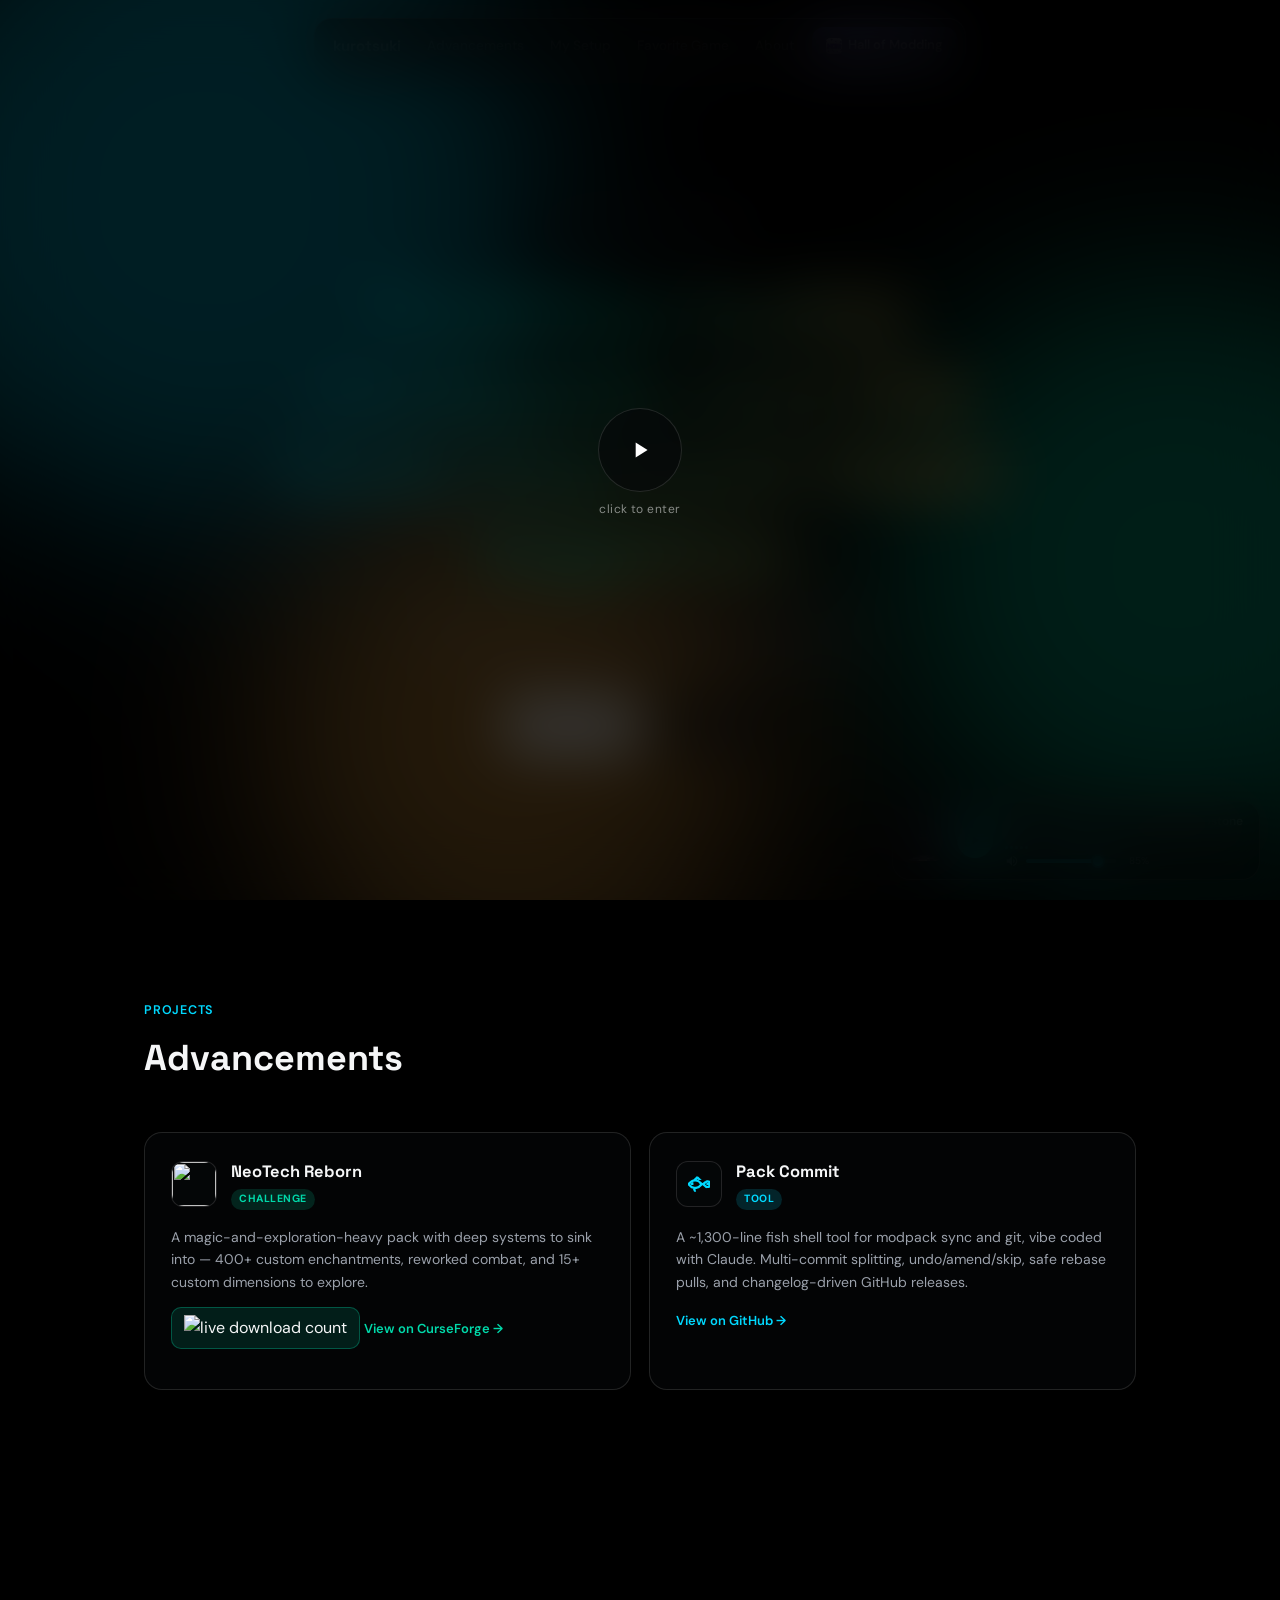
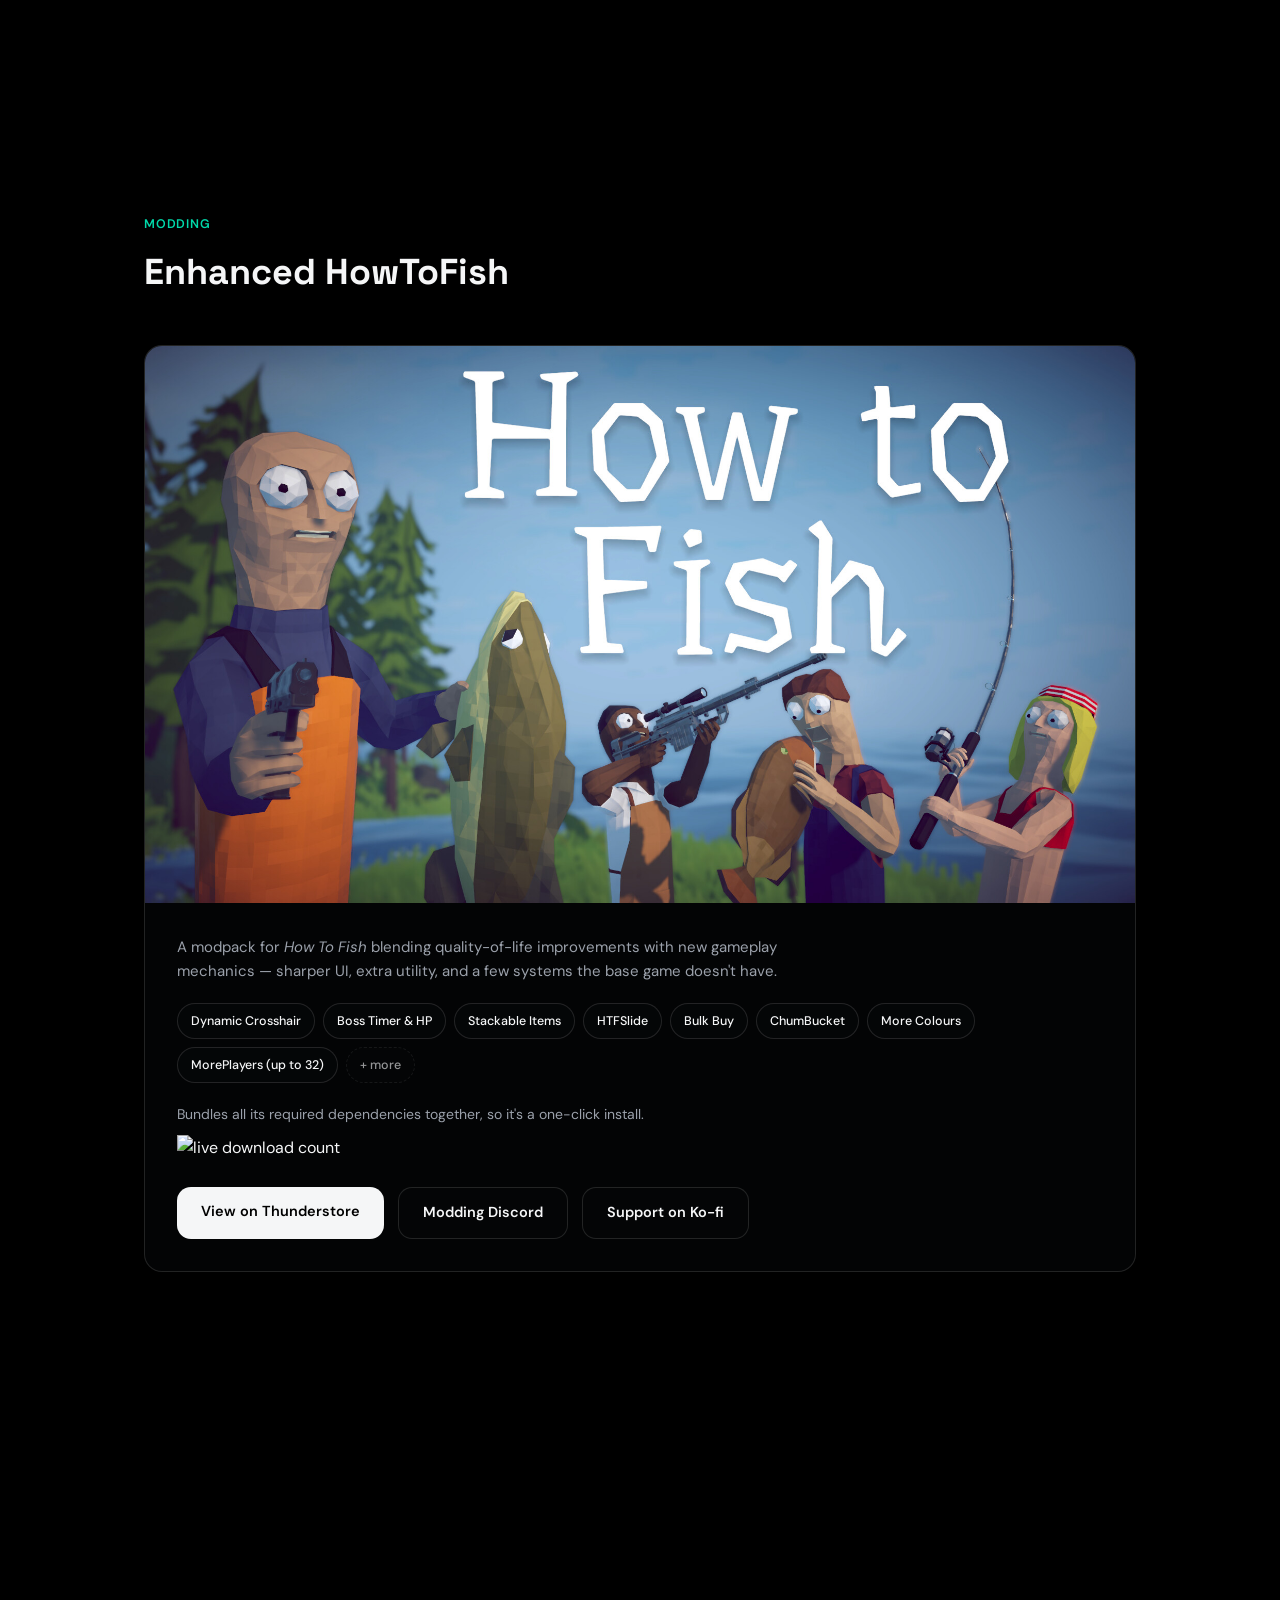
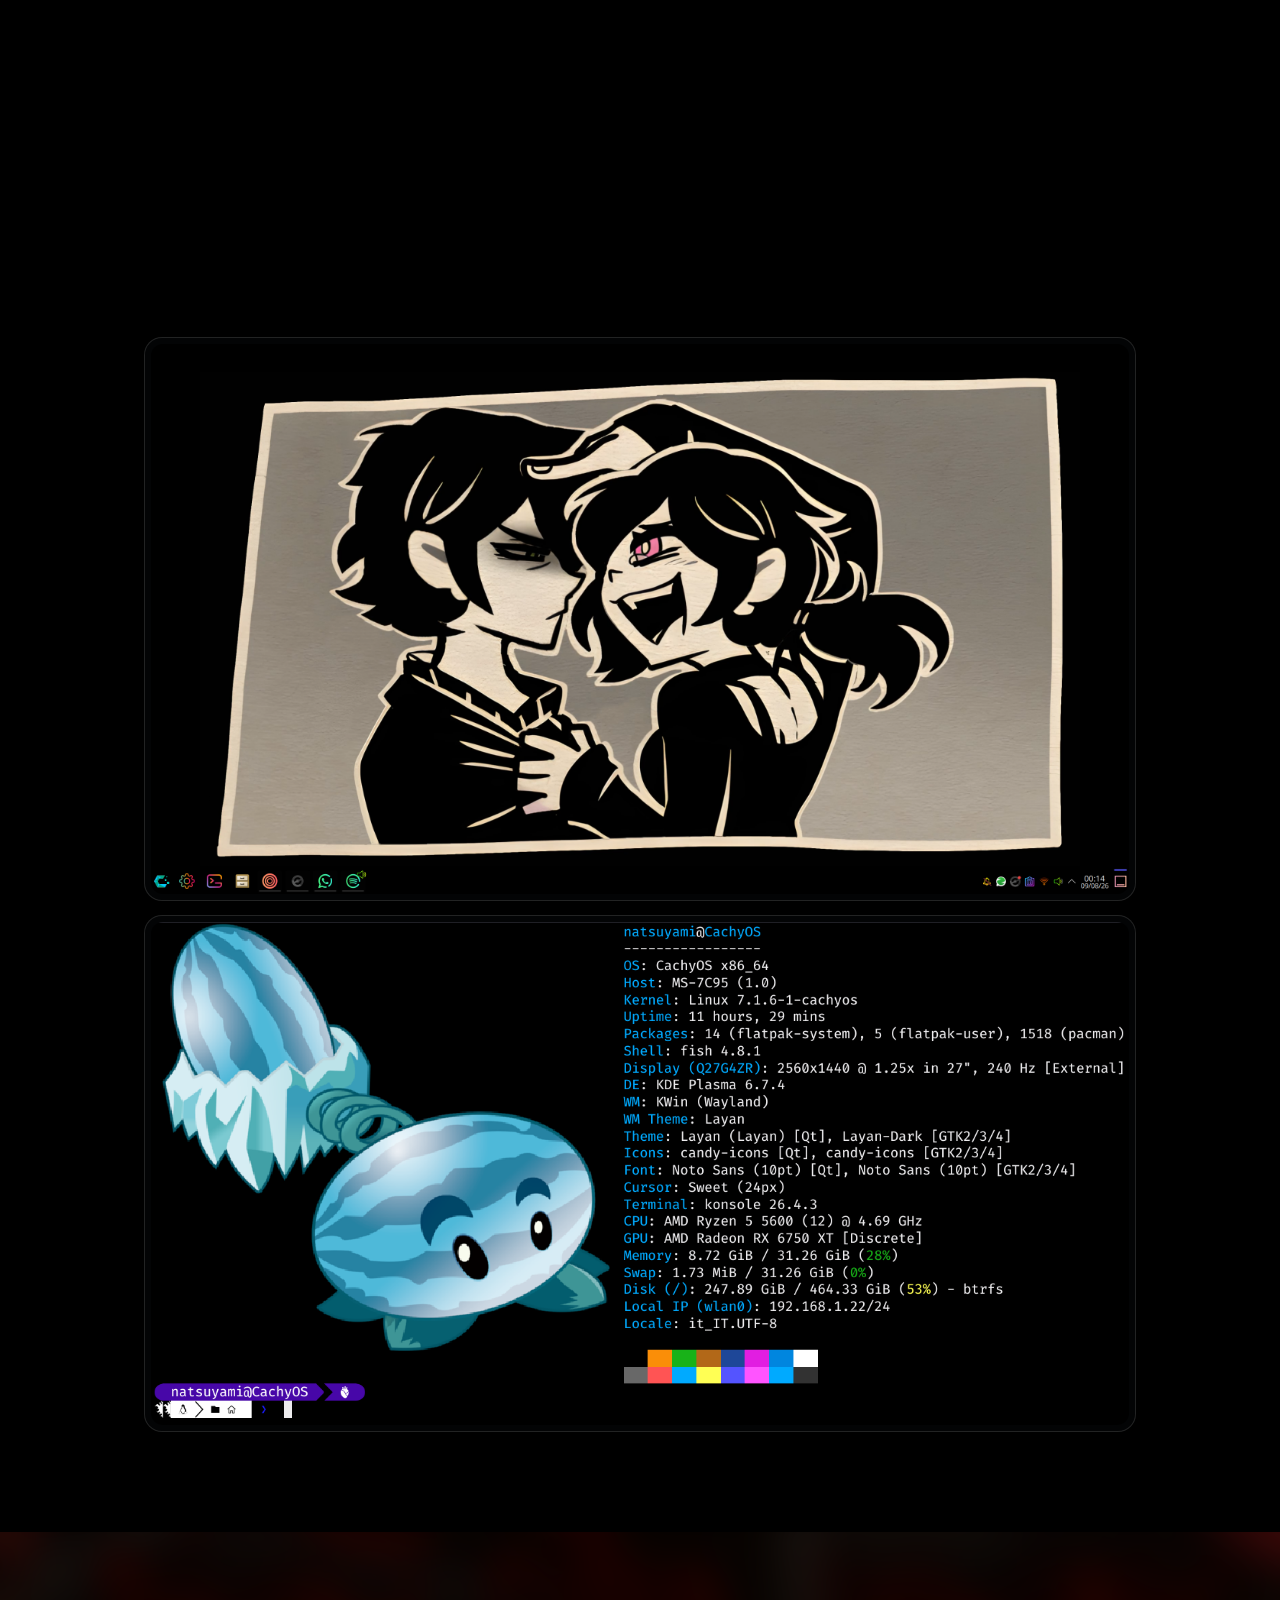
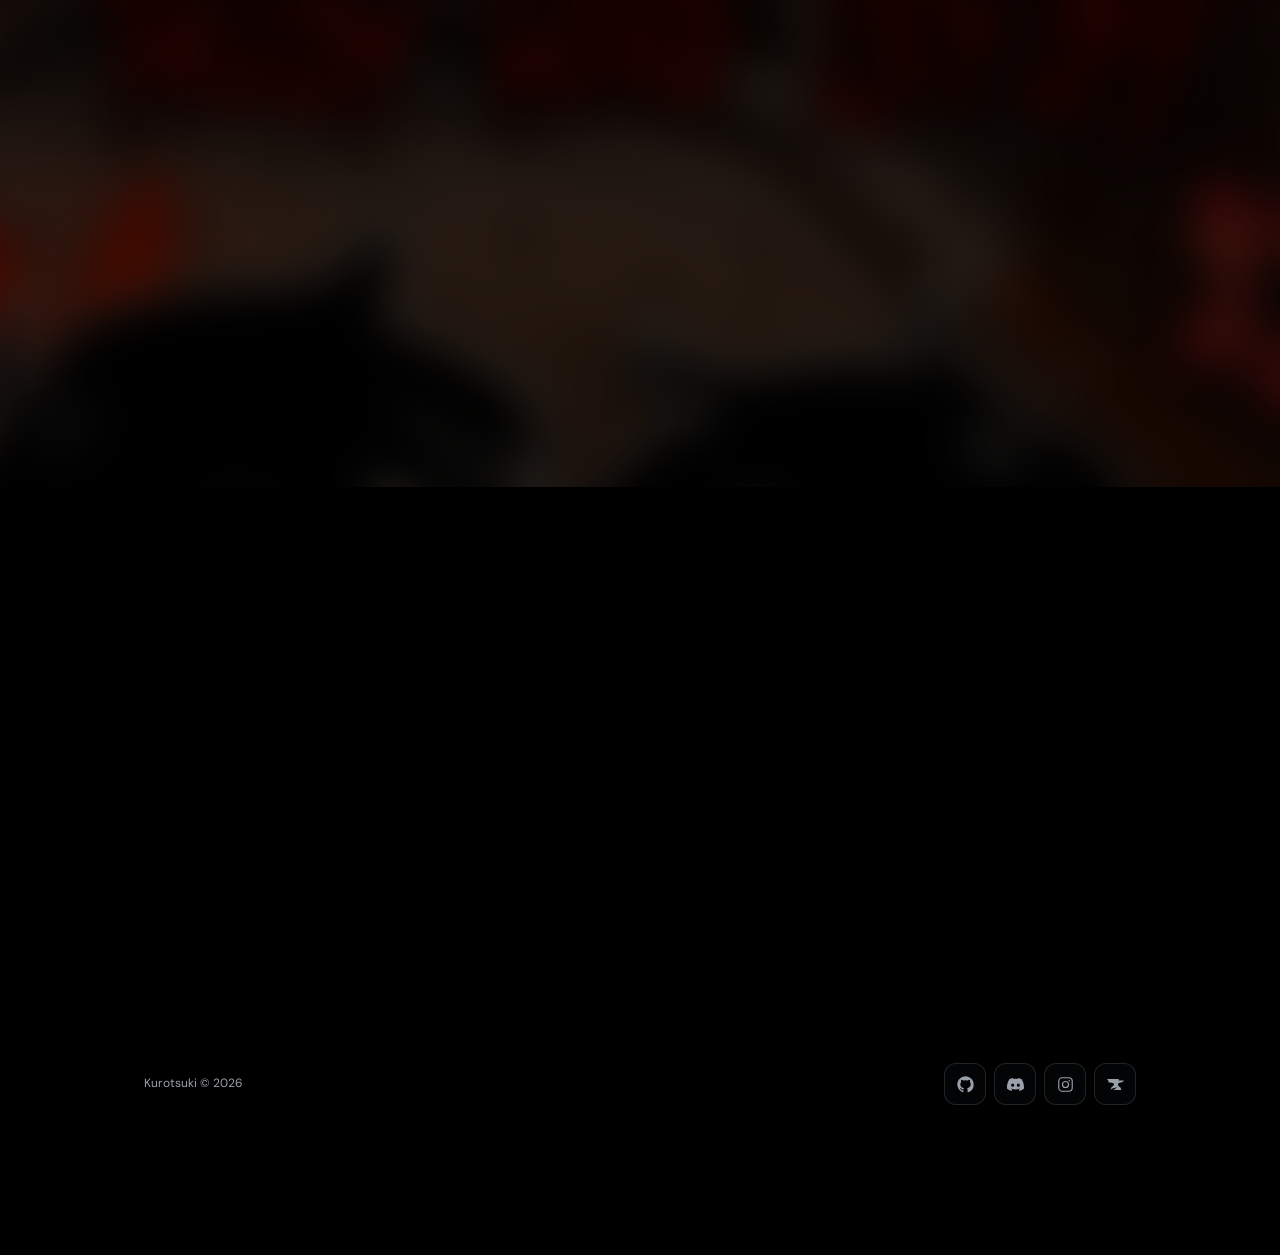
==== index.html @ 496e0413 "some fixes" ====
<!DOCTYPE html>
<html lang="en">
<head>
<meta charset="UTF-8">
<meta name="viewport" content="width=device-width, initial-scale=1.0">
<title>kurotsuki</title>
<meta name="description" content="Federico (kurotsuki) — developer of NeoTech Reborn and Pack Commit.">
<link rel="preconnect" href="https://fonts.googleapis.com">
<link rel="preconnect" href="https://fonts.gstatic.com" crossorigin>
<link href="https://fonts.googleapis.com/css2?family=Space+Grotesk:wght@500;600;700&family=DM+Sans:ital,wght@0,400;0,500;0,600;0,700;1,500&display=swap" rel="stylesheet">
<style>
  :root{
    --base:#000000;
    --glass:rgba(6,7,9,0.62);
    --glass-hover:rgba(6,7,9,0.75);
    --glass-border:rgba(255,255,255,0.12);
    --cyan:#00D9FF;
    --amber:#FFB347;
    --green:#00D9AA;
    --text:#F5F6F7;
    --muted:#9BA1AB;
    --display:'Space Grotesk', sans-serif;
    --body:'DM Sans', sans-serif;
  }
  *{margin:0;padding:0;box-sizing:border-box;}
  html{scroll-behavior:smooth;}
  @media (prefers-reduced-motion: reduce){
    html{scroll-behavior:auto;}
    *{animation-duration:.01ms !important; animation-iteration-count:1 !important; transition-duration:.01ms !important;}
  }
  body{background:var(--base); color:var(--text); font-family:var(--body); line-height:1.6; overflow-x:hidden;}
  a{color:inherit;}
  ::selection{background:var(--cyan); color:#000;}
  :focus-visible{outline:2px solid var(--cyan); outline-offset:3px;}
  .wrap{max-width:1040px; margin:0 auto; padding:0 24px;}
  body.gate-open{overflow:hidden; height:100vh;}
  svg{flex:none;}

  /* GRADIENT MESH BACKGROUND */
  .mesh{position:fixed; inset:0; z-index:-1; overflow:hidden; background:var(--base);}
  .blob{position:absolute; border-radius:50%; filter:blur(90px); mix-blend-mode:screen; opacity:.55;}
  .blob-cyan{width:52vw; height:52vw; background:var(--cyan); top:-15%; left:-10%; animation:float1 26s ease-in-out infinite, huecycle 50s linear infinite;}
  .blob-green{width:46vw; height:46vw; background:var(--green); top:30%; right:-15%; animation:float2 32s ease-in-out infinite, huecycle 62s linear infinite reverse;}
  .blob-amber{width:40vw; height:40vw; background:var(--amber); bottom:-10%; left:20%; animation:float3 38s ease-in-out infinite, huecycle 70s linear infinite;}
  @keyframes float1{0%,100%{transform:translate(0,0) scale(1);} 50%{transform:translate(8%,10%) scale(1.15);}}
  @keyframes float2{0%,100%{transform:translate(0,0) scale(1);} 50%{transform:translate(-10%,-6%) scale(0.9);}}
  @keyframes float3{0%,100%{transform:translate(0,0) scale(1);} 50%{transform:translate(6%,-8%) scale(1.1);}}
  @keyframes huecycle{0%{filter:blur(90px) hue-rotate(0deg);} 100%{filter:blur(90px) hue-rotate(360deg);}}

  /* GLASS PRIMITIVE */
  .glass{
    background:var(--glass);
    backdrop-filter:blur(18px); -webkit-backdrop-filter:blur(18px);
    border:1px solid var(--glass-border);
    border-radius:18px;
  }

  /* ENTRY GATE */
  .entry-gate{
    position:fixed; inset:0; z-index:200;
    background:rgba(0,0,0,0.75); backdrop-filter:blur(30px);
    display:flex; align-items:center; justify-content:center; cursor:pointer;
    transition:opacity .5s ease, visibility .5s ease;
  }
  .entry-gate.hidden{opacity:0; visibility:hidden; pointer-events:none;}
  .entry-play{
    width:84px; height:84px; border-radius:50%; display:flex; align-items:center; justify-content:center;
    background:var(--glass); border:1px solid var(--glass-border); transition:transform .2s ease;
  }
  .entry-gate:hover .entry-play{transform:scale(1.08);}
  .entry-play svg{width:26px; height:26px; fill:#fff;}
  .entry-label{position:absolute; margin-top:120px; font-family:var(--body); font-size:12px; color:rgba(255,255,255,0.5); letter-spacing:.04em;}

  /* NAVBAR */
  .navbar{
    position:fixed; top:18px; left:50%; transform:translateX(-50%); z-index:80;
    display:flex; align-items:center; gap:6px; padding:8px 8px 8px 18px;
    max-width:calc(100% - 32px);
  }
  .nav-logo{font-family:var(--display); font-weight:700; font-size:15px; margin-right:8px; white-space:nowrap;}
  .nav-links{display:flex; gap:2px;}
  .nav-links a{
    font-family:var(--body); font-weight:500; font-size:13.5px; text-decoration:none; color:var(--muted);
    padding:8px 12px; border-radius:12px; transition:color .15s ease, background .15s ease;
    white-space:nowrap;
  }
  .nav-links a:hover{color:var(--text); background:var(--glass-hover);}
  .nav-discord{
    display:flex; align-items:center; gap:6px; padding:8px 14px; border-radius:12px;
    background:linear-gradient(135deg, rgba(88,101,242,0.35), rgba(88,101,242,0.15));
    text-decoration:none; font-size:13px; font-weight:600; white-space:nowrap;
  }
  .nav-discord img{width:16px; height:16px; border-radius:4px;}
  @media (max-width:760px){
    .nav-links{display:none;}
    .navbar{padding:8px 8px 8px 14px;}
  }
  .nav-toggle{display:none; background:none; border:none; cursor:pointer; padding:8px; color:var(--text);}
  .nav-toggle svg{width:18px; height:18px;}
  @media (max-width:760px){
    .nav-toggle{display:flex; align-items:center;}
  }
  .mobile-menu{
    position:fixed; top:74px; left:50%; transform:translateX(-50%); z-index:79;
    display:none; flex-direction:column; gap:4px; padding:10px; min-width:200px;
  }
  .mobile-menu.open{display:flex;}
  .mobile-menu a{
    font-family:var(--body); font-weight:500; font-size:14px; color:var(--text); text-decoration:none;
    padding:10px 14px; border-radius:12px;
  }
  .mobile-menu a:hover{background:var(--glass-hover);}

  /* HERO */
  .hero{
    min-height:100vh; display:flex; flex-direction:column; align-items:center; justify-content:center;
    text-align:center; padding:120px 24px 60px; position:relative;
  }
  .hero-tag{
    font-family:var(--body); font-size:12.5px; color:var(--muted); padding:7px 14px; border-radius:20px;
    margin-bottom:26px; display:inline-flex; align-items:center; gap:8px;
  }
  .hero-tag .dot{width:6px; height:6px; border-radius:50%; background:var(--green); box-shadow:0 0 8px var(--green);}
  .hero h1{
    font-family:var(--display); font-weight:700; font-size:clamp(40px,8vw,76px); line-height:1.04; letter-spacing:-.02em;
    background:linear-gradient(100deg, var(--cyan), var(--green) 45%, var(--amber) 85%);
    -webkit-background-clip:text; background-clip:text; -webkit-text-fill-color:transparent;
    max-width:780px;
  }
  .hero p{margin-top:22px; color:var(--muted); font-size:17px; max-width:520px;}
  .hero-ctas{margin-top:36px; display:flex; gap:14px; flex-wrap:wrap; justify-content:center;}
  .cta{
    padding:13px 24px; border-radius:14px; font-family:var(--body); font-weight:600; font-size:14.5px;
    text-decoration:none; transition:transform .15s ease, box-shadow .15s ease;
  }
  .cta-primary{background:var(--text); color:#000;}
  .cta-primary:hover{transform:translateY(-2px); box-shadow:0 10px 30px rgba(255,255,255,0.15);}
  .cta-ghost{background:var(--glass); border:1px solid var(--glass-border); color:var(--text);}
  .cta-ghost:hover{background:var(--glass-hover); transform:translateY(-2px);}

  /* SECTIONS */
  .section{padding:100px 0;}
  .section-head{margin-bottom:44px;}
  .section-eyebrow{font-family:var(--body); font-size:12.5px; font-weight:600; letter-spacing:.06em; text-transform:uppercase; margin-bottom:10px;}
  .eyebrow-cyan{color:var(--cyan);} .eyebrow-green{color:var(--green);} .eyebrow-amber{color:var(--amber);}
  .section-title{font-family:var(--display); font-weight:700; font-size:clamp(26px,4vw,36px);}

  .reveal{opacity:0; transform:translateY(16px) scale(.98); transition:opacity .55s cubic-bezier(.16,1,.3,1), transform .55s cubic-bezier(.16,1,.3,1);}
  .reveal.in{opacity:1; transform:translateY(0) scale(1);}

  /* ADVANCEMENT CARDS (bento) */
  .cards-grid{display:grid; grid-template-columns:repeat(2,1fr); gap:18px;}
  .card{padding:26px; transition:transform .2s ease, background .2s ease, box-shadow .2s ease;}
  .card:hover{transform:translateY(-4px); background:var(--glass-hover); box-shadow:0 20px 50px rgba(0,0,0,0.4);}
  .card-top{display:flex; align-items:center; gap:14px; margin-bottom:16px;}
  .card-icon{
    width:46px; height:46px; border-radius:12px; flex:none; display:flex; align-items:center; justify-content:center;
    background:var(--glass-hover); border:1px solid var(--glass-border);
  }
  .card-icon img{width:100%; height:100%; object-fit:cover; border-radius:12px;}
  .card-banner{padding:0; overflow:hidden;}
  .card-banner-img{width:100%; height:130px; overflow:hidden;}
  .card-banner-img img{width:100%; height:100%; object-fit:cover; display:block;}
  .card-banner-content{padding:26px;}
  .feature-chips{display:flex; flex-wrap:wrap; gap:8px; margin:20px 0;}
  .feature-chip{
    font-family:var(--body); font-size:12.5px; font-weight:500; color:var(--text);
    background:var(--glass-hover); border:1px solid var(--glass-border); padding:7px 13px; border-radius:20px;
  }
  .card-icon svg{width:22px; height:22px; stroke:currentColor; fill:none; stroke-width:1.6;}
  .icon-cyan{color:var(--cyan);} .icon-green{color:var(--green);} .icon-amber{color:var(--amber);}
  .card-titles{display:flex; flex-direction:column;}
  .card-title{font-family:var(--display); font-weight:700; font-size:16.5px;}
  .card-badge{
    font-family:var(--body); font-size:10.5px; font-weight:700; letter-spacing:.05em; text-transform:uppercase;
    padding:2px 8px; border-radius:20px; display:inline-block; margin-top:4px; width:fit-content;
  }
  .badge-cyan{background:rgba(0,217,255,0.15); color:var(--cyan);}
  .badge-green{background:rgba(0,217,170,0.15); color:var(--green);}
  .badge-amber{background:rgba(255,179,71,0.15); color:var(--amber);}
  .card p{color:var(--muted); font-size:14px; margin-bottom:14px;}
  .card-link{font-family:var(--body); font-weight:600; font-size:13px; text-decoration:none; display:inline-flex; align-items:center; gap:5px;}
  .card.ghost{display:flex; align-items:center; justify-content:center; border-style:dashed; opacity:.7;}
  .card.ghost p{margin:0; text-align:center;}
  @media (max-width:700px){.cards-grid{grid-template-columns:1fr;}}

  /* SETUP */
  .spec-grid{display:grid; grid-template-columns:repeat(auto-fit,minmax(200px,1fr)); gap:14px; margin-bottom:20px;}
  .spec-card{padding:18px; display:flex; align-items:center; gap:14px;}
  .spec-icon{width:40px; height:40px; border-radius:11px; flex:none; display:flex; align-items:center; justify-content:center; background:var(--glass-hover); border:1px solid var(--glass-border);}
  .spec-icon svg{width:19px; height:19px; stroke:var(--cyan); fill:none; stroke-width:1.6;}
  .spec-label{font-family:var(--body); font-size:10.5px; color:var(--muted); text-transform:uppercase; letter-spacing:.04em;}
  .spec-value{font-family:var(--display); font-size:14.5px; font-weight:600;}
  .spec-value a{color:inherit; text-decoration:underline; text-decoration-color:var(--muted);}
  .rig-gallery{display:grid; grid-template-columns:1fr; gap:14px;}
  .rig-shot{overflow:hidden; padding:6px;}
  .rig-shot img{width:100%; display:block; border-radius:12px;}

  /* HOTBAR */
  .hotbar{display:grid; grid-template-columns:repeat(auto-fill,minmax(90px,1fr)); gap:10px; margin-bottom:20px;}
  .hotbar-slot{padding:14px 8px; display:flex; flex-direction:column; align-items:center; gap:8px; transition:background .15s ease, transform .15s ease;}
  .hotbar-slot:hover{background:var(--glass-hover); transform:translateY(-2px);}
  .hotbar-slot svg{width:20px; height:20px; stroke:var(--green); fill:none; stroke-width:1.6;}
  .hb-icon{
    width:36px; height:36px; border-radius:11px; flex:none;
    display:flex; align-items:center; justify-content:center; overflow:hidden;
    background:rgba(255,255,255,0.06); border:1px solid var(--glass-border);
  }
  .hb-icon img{width:26px; height:26px; object-fit:contain; border-radius:6px;}
  .hb-icon svg{width:19px; height:19px; stroke:var(--green); fill:none; stroke-width:1.6;}
  .hb-icon.hb-fill svg{fill:var(--green); stroke:none;}
  .hotbar-slot .label{font-family:var(--body); font-size:10.5px; color:var(--muted); text-align:center; line-height:1.25;}

  /* FAVORITE GAME (kept) */
  .game-banner{position:relative; padding:100px 0; overflow:hidden;}
  .game-bg{position:absolute; inset:0; z-index:0; background-image:url('assets/tcoaal.png'); background-size:cover; background-position:center 20%; filter:blur(20px) brightness(.3) saturate(1.1); transform:scale(1.15);}
  .game-inner{position:relative; z-index:1; display:grid; grid-template-columns:230px 1fr; gap:50px; align-items:center;}
  .polaroid{background:#EDE8DD; padding:12px 12px 34px; transform:rotate(-4deg); box-shadow:0 30px 60px rgba(0,0,0,.55);}
  .polaroid img{width:100%; display:block;}
  .game-text .kicker{font-family:var(--body); font-size:11.5px; font-weight:600; color:var(--amber); margin-bottom:10px; text-transform:uppercase; letter-spacing:.05em;}
  .game-title-h{font-family:var(--display); font-weight:700; font-size:clamp(24px,4vw,32px); margin-bottom:14px;}
  .game-text p{color:#C9C7C1; font-size:15px; max-width:560px;}
  .game-text p + p{margin-top:12px;}
  .game-text .hl{color:var(--amber);}
  .game-text a{font-family:var(--body); font-weight:600; font-size:13px; color:var(--amber); display:inline-block; margin-top:14px; text-decoration:none;}
  .game-text a:hover{text-decoration:underline;}
  @media (max-width:640px){.game-inner{grid-template-columns:1fr; text-align:center;} .polaroid{max-width:220px; margin:0 auto;}}

  /* ABOUT */
  .about-panel{padding:30px;}
  .about-panel p{font-size:15px;}
  .about-panel p + p{margin-top:12px; color:var(--muted);}

  /* MUSIC PLAYER */
  .player{
    position:fixed; bottom:20px; right:20px; z-index:60; padding:10px 16px 10px 10px;
    display:flex; align-items:center; gap:12px;
  }
  .player-cover{width:42px; height:42px; border-radius:11px; object-fit:cover; flex:none;}
  .player-btn{
    width:36px; height:36px; border-radius:50%; flex:none; border:none; cursor:pointer;
    background:linear-gradient(135deg, var(--cyan), var(--green));
    display:flex; align-items:center; justify-content:center;
  }
  .player-btn svg{width:14px; height:14px; fill:#000;}
  .player-info{display:flex; flex-direction:column; gap:4px;}
  .player-track{font-family:var(--body); font-size:12px; font-weight:600; color:var(--text);}
  .player-bars{display:flex; align-items:flex-end; gap:2px; height:14px;}
  .player-bars span{width:3px; border-radius:2px; background:linear-gradient(180deg, var(--cyan), var(--green)); height:3px; transition:height .35s ease-out;}
  .volume-row{display:flex; align-items:center; gap:7px;}
  .mute-btn{background:none; border:none; cursor:pointer; padding:0; display:flex; color:var(--muted);}
  .mute-btn:hover{color:var(--cyan);}
  .vol-icon-stack{position:relative; width:14px; height:14px; display:inline-block;}
  .vol-icon{
    position:absolute; inset:0; width:14px; height:14px;
    opacity:0; transition:opacity .25s ease;
  }
  .vol-icon.active{opacity:1;}
  .player-volume{-webkit-appearance:none; appearance:none; width:90px; height:4px; border-radius:2px; background:linear-gradient(to right, var(--cyan) 85%, rgba(255,255,255,0.15) 85%); cursor:pointer; transition:height .15s ease;}
  .player-volume:hover{height:5px;}
  .player-volume::-webkit-slider-thumb{
    -webkit-appearance:none; appearance:none; width:14px; height:14px; border-radius:50%;
    background:var(--cyan); cursor:pointer; box-shadow:0 0 8px rgba(0,217,255,0.6);
    transition:transform .15s ease; border:2px solid rgba(0,0,0,0.4);
  }
  .player-volume::-webkit-slider-thumb:hover{transform:scale(1.2);}
  .player-volume::-moz-range-thumb{
    width:14px; height:14px; border-radius:50%; background:var(--cyan); cursor:pointer;
    border:2px solid rgba(0,0,0,0.4); box-shadow:0 0 8px rgba(0,217,255,0.6);
    transition:transform .15s ease;
  }
  .player-volume::-moz-range-thumb:hover{transform:scale(1.2);}
  .player.muted .player-volume::-webkit-slider-thumb{background:var(--muted); box-shadow:none;}
  .player.muted .player-volume::-moz-range-thumb{background:var(--muted); box-shadow:none;}
  .volume-pct{font-family:var(--body); font-size:10px; color:var(--muted); min-width:26px; text-align:right;}
  @media (max-width:640px){.player-track{display:none;}}

  /* FOOTER */
  footer{padding:50px 0 150px;}
  .footer-inner{display:flex; justify-content:space-between; align-items:center; flex-wrap:wrap; gap:16px;}
  .footer-slots{display:flex; gap:8px;}
  .footer-slot{width:42px; height:42px; border-radius:12px; display:flex; align-items:center; justify-content:center; text-decoration:none; color:var(--muted); transition:color .15s ease, background .15s ease;}
  .footer-slot:hover{color:var(--cyan); background:var(--glass-hover);}
  .footer-slot svg{width:17px; height:17px;}
  .copyright{font-family:var(--body); font-size:12px; color:var(--muted);}
</style>
</head>
<body class="gate-open">

<div class="mesh">
  <div class="blob blob-cyan"></div>
  <div class="blob blob-green"></div>
  <div class="blob blob-amber"></div>
</div>

<div class="entry-gate" id="entryGate">
  <div class="entry-play"><svg viewBox="0 0 24 24"><path d="M8 5v14l11-7z"/></svg></div>
  <div class="entry-label">click to enter</div>
</div>

<nav class="navbar glass">
  <span class="nav-logo">kurotsuki</span>
  <div class="nav-links">
    <a href="#advancements">Advancements</a>
    <a href="#setup">My Setup</a>
    <a href="#favorite-game">Favorite Game</a>
    <a href="#about">About</a>
  </div>
  <button class="nav-toggle" id="navToggle" aria-label="Menu">
    <svg viewBox="0 0 24 24" fill="none" stroke="currentColor" stroke-width="2"><path d="M3 6h18M3 12h18M3 18h18"/></svg>
  </button>
  <a class="nav-discord" href="https://discord.gg/8Hz9qTjJaB" target="_blank" rel="noopener">
    <img src="assets/server_logo.png" alt="">Hall of Modding
  </a>
</nav>
<div class="mobile-menu glass" id="mobileMenu">
  <a href="#advancements">Advancements</a>
  <a href="#setup">My Setup</a>
  <a href="#favorite-game">Favorite Game</a>
  <a href="#about">About</a>
</div>

<main id="top">
  <section class="hero">
    <div class="hero-tag glass"><span class="dot"></span>Actively building NeoTech Reborn</div>
    <h1>Federico builds modpacks and the tools that hold them together.</h1>
    <p>Solo developer on NeoTech Reborn. Off the pack, I write fish shell tooling to keep the whole thing from falling apart.</p>
    <div class="hero-ctas">
      <a class="cta cta-primary" href="https://github.com/VaporeonScripts" target="_blank" rel="noopener">View GitHub</a>
      <a class="cta cta-ghost" href="https://www.instagram.com/fede_disciglio_y3p/" target="_blank" rel="noopener">Instagram</a>
    </div>
  </section>

  <section class="section" id="advancements">
    <div class="wrap">
      <div class="section-head reveal">
        <div class="section-eyebrow eyebrow-cyan">Projects</div>
        <h2 class="section-title">Advancements</h2>
      </div>

      <div class="cards-grid">
        <div class="card glass reveal">
          <div class="card-top">
            <div class="card-icon"><img src="https://media.forgecdn.net/avatars/thumbnails/1135/584/256/256/638696980042288408.png" alt=""></div>
            <div class="card-titles">
              <span class="card-title">NeoTech Reborn</span>
              <span class="card-badge badge-green">Challenge</span>
            </div>
          </div>
          <p>A magic-and-exploration-heavy pack with deep systems to sink into — 400+ custom enchantments, reworked combat, and 15+ custom dimensions to explore.</p>
          <div style="display:inline-flex; background:rgba(0,217,170,0.12); border:1px solid rgba(0,217,170,0.3); border-radius:10px; padding:7px 12px; margin-bottom:14px;">
            <img src="https://cf.way2muchnoise.eu/full_1118358_downloads.svg?badge_style=for_the_badge" alt="live download count" style="height:26px; display:block;">
          </div>
          <a class="card-link icon-green" href="https://www.curseforge.com/minecraft/modpacks/neotech-reborn" target="_blank" rel="noopener">View on CurseForge →</a>
        </div>

        <div class="card glass reveal">
          <div class="card-top">
            <div class="card-icon icon-cyan"><svg viewBox="0 0 24 24" style="fill:currentColor;"><path d="m19.164 9.228-3.016 2.688v.527l3.016 2.688v-1.228l-1.936-1.723 1.936-1.724V9.228m-6.658.046v1.208l1.905 1.696-1.905 1.695v1.209l2.968-2.645v-.518l-2.968-2.645M9.781 7.847a6.519 6.519 0 0 0-2.038-.335c-.672 0-1.349.112-2.03.335a9.23 9.23 0 0 0-2.088 1.017v.723c.69-.4 1.377-.7 2.06-.897a7.388 7.388 0 0 1 2.058-.296c.684 0 1.368.098 2.052.296a9.452 9.452 0 0 1 2.075.897v-.723a9.229 9.229 0 0 0-2.09-1.017m.014 7.78a7.371 7.371 0 0 1-2.052.296 7.388 7.388 0 0 1-2.057-.296 9.18 9.18 0 0 1-2.061-.897v.723a9.228 9.228 0 0 0 2.088 1.017 6.492 6.492 0 0 0 2.03.335c.678 0 1.357-.112 2.038-.335a9.227 9.227 0 0 0 2.089-1.017v-.723c-.7.4-1.391.7-2.075.897m.602-11.23h-.51L7.28 6.92h1.19l1.672-1.62 1.671 1.62h1.191l-2.607-2.525m-2.965 13.68v-.824H6.427v.825l.786 1.527h.614l-.395-1.527M4.127 10.95v1.216H5.13V10.95H4.127m-1.16-1.695L0 11.901v.518l2.967 2.645v-1.208L1.063 12.16l1.904-1.695V9.256m20.68 3.28c-.235-.3-.574-.509-1.017-.626.395-.103.696-.278.902-.525.206-.247.31-.556.31-.926 0-.546-.197-.984-.59-1.314-.393-.33-.919-.495-1.575-.495-.22 0-.473.025-.758.073-.284.048-.61.12-.974.217v.84c.314-.12.613-.21.9-.27a4.05 4.05 0 0 1 .832-.091c.403 0 .714.093.933.278.218.185.328.451.328.798 0 .328-.118.584-.353.768-.235.184-.562.276-.98.276h-.697v.75h.696c.458 0 .821.116 1.09.346.268.23.402.542.402.934 0 .425-.134.75-.402.976-.269.226-.653.339-1.153.339a3.55 3.55 0 0 1-.89-.117 4.395 4.395 0 0 1-.91-.358v.909a6.1 6.1 0 0 0 .95.249c.323.057.639.085.95.085.738 0 1.315-.177 1.733-.53.417-.355.626-.842.626-1.463 0-.449-.118-.823-.353-1.123"/></svg></div>
            <div class="card-titles">
              <span class="card-title">Pack Commit</span>
              <span class="card-badge badge-cyan">Tool</span>
            </div>
          </div>
          <p>A ~1,300-line fish shell tool for modpack sync and git, vibe coded with Claude. Multi-commit splitting, undo/amend/skip, safe rebase pulls, and changelog-driven GitHub releases.</p>
          <a class="card-link icon-cyan" href="https://github.com/VaporeonScripts/pack-commit" target="_blank" rel="noopener">View on GitHub →</a>
        </div>

        <div class="card glass reveal">
          <div class="card-top">
            <div class="card-icon icon-amber"><svg viewBox="0 0 24 24"><path d="M12 6.5c-1.5-1-4-1.5-6-1v13c2-.5 4.5 0 6 1 1.5-1 4-1.5 6-1v-13c-2-.5-4.5 0-6 1Z" stroke-linecap="round" stroke-linejoin="round"/><path d="M12 6.5v13" stroke-linecap="round"/></svg></div>
            <div class="card-titles">
              <span class="card-title">Andy &amp; Leyley Translation</span>
              <span class="card-badge badge-amber">Localization</span>
            </div>
          </div>
          <p>Part of the Italian translation team for The Coffin of Andy and Leyley, running grammar and orthography passes on the full script.</p>
          <a class="card-link icon-amber" href="https://steamcommunity.com/app/2378900/discussions/2/594022969417677218/" target="_blank" rel="noopener">Translation thread →</a>
        </div>

        <div class="card glass reveal">
          <div class="card-top">
            <div class="card-icon"><img src="assets/server_logo.png" alt=""></div>
            <div class="card-titles">
              <span class="card-title">Hall of Modding</span>
              <span class="card-badge badge-cyan">Community</span>
            </div>
          </div>
          <p>A Discord community built around the pack — dev updates, changelogs, support, and a genuinely chill crowd.</p>
          <a class="card-link icon-cyan" href="https://discord.gg/8Hz9qTjJaB" target="_blank" rel="noopener">Join the server →</a>
        </div>

        </div>
    </div>
  </section>

  <section class="section" id="howtofish">
    <div class="wrap">
      <div class="section-head reveal">
        <div class="section-eyebrow eyebrow-green">Modding</div>
        <h2 class="section-title">Enhanced HowToFish</h2>
      </div>
      <div class="glass reveal" style="overflow:hidden;">
        <img src="assets/howtofish.png" alt="How to Fish" style="width:100%; display:block;">
        <div style="padding:32px;">
          <p style="color:var(--muted); font-size:15px; max-width:640px;">A modpack for <em>How To Fish</em> blending quality-of-life improvements with new gameplay mechanics — sharper UI, extra utility, and a few systems the base game doesn't have.</p>
          <div class="feature-chips">
            <span class="feature-chip">Dynamic Crosshair</span>
            <span class="feature-chip">Boss Timer &amp; HP</span>
            <span class="feature-chip">Stackable Items</span>
            <span class="feature-chip">HTFSlide</span>
            <span class="feature-chip">Bulk Buy</span>
            <span class="feature-chip">ChumBucket</span>
            <span class="feature-chip">More Colours</span>
            <span class="feature-chip">MorePlayers (up to 32)</span>
            <span class="feature-chip" style="opacity:.6; border-style:dashed;">+ more</span>
          </div>
          <p style="color:var(--muted); font-size:14px;">Bundles all its required dependencies together, so it's a one-click install.</p>
          <img src="https://img.shields.io/thunderstore/dt/Linux_Squad/Enhanced_HowToFish?style=for-the-badge&color=00D9AA&labelColor=141517&label=DOWNLOADS" alt="live download count" style="height:30px; display:block; margin-top:10px;">
          <div class="hero-ctas" style="justify-content:flex-start; margin-top:22px;">
            <a class="cta cta-primary" href="https://thunderstore.io/c/how-to-fish/p/Linux_Squad/Enhanced_HowToFish/" target="_blank" rel="noopener">View on Thunderstore</a>
            <a class="cta cta-ghost" href="https://discord.gg/BNHgApHyW" target="_blank" rel="noopener">Modding Discord</a>
            <a class="cta cta-ghost" href="https://ko-fi.com/kurotsuki_arch" target="_blank" rel="noopener">Support on Ko-fi</a>
          </div>
        </div>
      </div>
    </div>
  </section>

  <section class="section" id="setup">
    <div class="wrap">
      <div class="section-head reveal">
        <div class="section-eyebrow eyebrow-green">Hardware &amp; software</div>
        <h2 class="section-title">My Setup</h2>
      </div>

      <div class="spec-grid">
        <div class="spec-card glass reveal">
          <div class="spec-icon"><svg viewBox="0 0 24 24"><rect x="7" y="7" width="10" height="10" rx="1.5"/><path d="M9 3v3M15 3v3M9 18v3M15 18v3M3 9h3M3 15h3M18 9h3M18 15h3"/></svg></div>
          <div><div class="spec-label">CPU</div><div class="spec-value">Ryzen 5 5600</div></div>
        </div>
        <div class="spec-card glass reveal">
          <div class="spec-icon"><svg viewBox="0 0 24 24"><rect x="4" y="7" width="16" height="10" rx="1.5"/><circle cx="9" cy="12" r="1.8"/><circle cx="15" cy="12" r="1.8"/></svg></div>
          <div><div class="spec-label">GPU</div><div class="spec-value">RX 6750 XT</div></div>
        </div>
        <div class="spec-card glass reveal">
          <div class="spec-icon"><svg viewBox="0 0 24 24"><rect x="4" y="9" width="16" height="6" rx="1.5"/><path d="M7 9v6M11 9v6M15 9v6"/></svg></div>
          <div><div class="spec-label">RAM</div><div class="spec-value">32GB</div></div>
        </div>
        <div class="spec-card glass reveal">
          <div class="spec-icon"><svg viewBox="0 0 24 24"><rect x="4" y="4" width="16" height="16" rx="2"/><circle cx="12" cy="12" r="3"/></svg></div>
          <div><div class="spec-label">Storage</div><div class="spec-value">1TB NVMe</div></div>
        </div>
        <div class="spec-card glass reveal">
          <div class="spec-icon"><svg viewBox="0 0 24 24"><rect x="3" y="4" width="18" height="12" rx="1.5"/><path d="M8 20h8M12 16v4"/></svg></div>
          <div><div class="spec-label">Monitor</div><div class="spec-value">AOC 27" 1440p 240Hz</div></div>
        </div>
        <div class="spec-card glass reveal">
          <div class="spec-icon"><svg viewBox="0 0 24 24"><rect x="3" y="4" width="18" height="16" rx="2"/><path d="M7 9l3 3-3 3M13 15h4"/></svg></div>
          <div><div class="spec-label">OS</div><div class="spec-value"><a href="https://cachyos.org/" target="_blank" rel="noopener">CachyOS</a> + Win11</div></div>
        </div>
      </div>

      <div class="hotbar">
        <div class="hotbar-slot glass reveal"><div class="hb-icon" style="background:rgba(0,217,255,0.14); border-color:rgba(0,217,255,0.35);"><svg viewBox="0 0 24 24" style="fill:var(--cyan);"><path d="m19.164 9.228-3.016 2.688v.527l3.016 2.688v-1.228l-1.936-1.723 1.936-1.724V9.228m-6.658.046v1.208l1.905 1.696-1.905 1.695v1.209l2.968-2.645v-.518l-2.968-2.645M9.781 7.847a6.519 6.519 0 0 0-2.038-.335c-.672 0-1.349.112-2.03.335a9.23 9.23 0 0 0-2.088 1.017v.723c.69-.4 1.377-.7 2.06-.897a7.388 7.388 0 0 1 2.058-.296c.684 0 1.368.098 2.052.296a9.452 9.452 0 0 1 2.075.897v-.723a9.229 9.229 0 0 0-2.09-1.017m.014 7.78a7.371 7.371 0 0 1-2.052.296 7.388 7.388 0 0 1-2.057-.296 9.18 9.18 0 0 1-2.061-.897v.723a9.228 9.228 0 0 0 2.088 1.017 6.492 6.492 0 0 0 2.03.335c.678 0 1.357-.112 2.038-.335a9.227 9.227 0 0 0 2.089-1.017v-.723c-.7.4-1.391.7-2.075.897m.602-11.23h-.51L7.28 6.92h1.19l1.672-1.62 1.671 1.62h1.191l-2.607-2.525m-2.965 13.68v-.824H6.427v.825l.786 1.527h.614l-.395-1.527M4.127 10.95v1.216H5.13V10.95H4.127m-1.16-1.695L0 11.901v.518l2.967 2.645v-1.208L1.063 12.16l1.904-1.695V9.256m20.68 3.28c-.235-.3-.574-.509-1.017-.626.395-.103.696-.278.902-.525.206-.247.31-.556.31-.926 0-.546-.197-.984-.59-1.314-.393-.33-.919-.495-1.575-.495-.22 0-.473.025-.758.073-.284.048-.61.12-.974.217v.84c.314-.12.613-.21.9-.27a4.05 4.05 0 0 1 .832-.091c.403 0 .714.093.933.278.218.185.328.451.328.798 0 .328-.118.584-.353.768-.235.184-.562.276-.98.276h-.697v.75h.696c.458 0 .821.116 1.09.346.268.23.402.542.402.934 0 .425-.134.75-.402.976-.269.226-.653.339-1.153.339a3.55 3.55 0 0 1-.89-.117 4.395 4.395 0 0 1-.91-.358v.909a6.1 6.1 0 0 0 .95.249c.323.057.639.085.95.085.738 0 1.315-.177 1.733-.53.417-.355.626-.842.626-1.463 0-.449-.118-.823-.353-1.123"/></svg></div><span class="label">fish shell</span></div>  
        <div class="hotbar-slot glass reveal"><div class="hb-icon"><img src="https://media.forgecdn.net/avatars/thumbnails/1053/159/256/256/638583716122159056.png" alt=""></div><span class="label">KubeJS</span></div>
        <div class="hotbar-slot glass reveal"><div class="hb-icon"><img src="https://neoforged.net/img/authors/neoforged.png" alt=""></div><span class="label">NeoForge</span></div>
        <div class="hotbar-slot glass reveal"><div class="hb-icon hb-fill" style="background:rgba(240,80,51,0.14); border-color:rgba(240,80,51,0.35);"><svg viewBox="0 0 24 24" style="fill:#F05033;"><path d="M13.09 23.549a1.54 1.54 0 0 1-2.18 0L.451 13.089a1.54 1.54 0 0 1 0-2.179l7.191-7.19 2.733 2.733a1.85 1.85 0 0 0 .964 2.326v6.66a1.849 1.849 0 1 0 1.54 0V8.957l2.508 2.508a1.85 1.85 0 1 0 1.09-1.09l-2.634-2.634a1.85 1.85 0 0 0-2.378-2.377L8.73 2.63 10.91.451a1.54 1.54 0 0 1 2.179 0l10.459 10.46a1.54 1.54 0 0 1 0 2.179z"/></svg></div><span class="label">Git</span></div>
        <div class="hotbar-slot glass reveal"><div class="hb-icon" style="background:#1D99F3; border-color:#1D99F3;"><svg viewBox="0 0 24 24" style="fill:#fff;"><path d="M13.881 0L9.89.382v16.435l3.949-.594V9.216l5.308 7.772 4.162-1.317-5.436-7.475 5.479-7.05L19.105.17 13.84 7.22zM4.834 4.005a.203.203 0 0 0-.123.059L3.145 5.63a.203.203 0 0 0-.03.248L4.949 8.9a7.84 7.84 0 0 0-.772 1.759l-3.367.7a.203.203 0 0 0-.162.199v2.215c0 .093.064.174.155.196l3.268.8a7.83 7.83 0 0 0 .801 2.03L2.98 19.683a.203.203 0 0 0 .027.254l1.566 1.567a.204.204 0 0 0 .249.03l2.964-1.8c.582.336 1.21.6 1.874.78l.692 3.325c.02.094.102.161.198.161h2.215a.202.202 0 0 0 .197-.155l.815-3.332a7.807 7.807 0 0 0 1.927-.811l2.922 1.915c.08.053.186.042.254-.026l1.567-1.566a.202.202 0 0 0 .03-.248l-1.067-1.758-.345.11a.12.12 0 0 1-.135-.047L17.371 15.8a6.347 6.347 0 1 1-8.255-8.674V5.488c-.401.14-.79.31-1.159.511l-.001-.002-2.99-1.96a.203.203 0 0 0-.132-.033Z"/></svg></div><span class="label">KDE Plasma</span></div>
        <div class="hotbar-slot glass reveal"><div class="hb-icon"><img src="https://commons.wikimedia.org/wiki/Special:FilePath/Prism_Launcher_logo.svg" alt=""></div><span class="label">Prism Launcher</span></div>
      </div>

      <div class="rig-gallery reveal">
        <div class="rig-shot glass"><img src="assets/wallpaper.png" alt="CachyOS desktop wallpaper and taskbar"></div>
        <div class="rig-shot glass"><img src="assets/fastfetch.png" alt="fastfetch system info in Konsole"></div>
      </div>
    </div>
  </section>

  <section class="game-banner" id="favorite-game">
    <div class="game-bg"></div>
    <div class="wrap game-inner reveal">
      <div class="polaroid">
        <img src="assets/tcoaal.png" alt="The Coffin of Andy and Leyley cover art">
      </div>
      <div class="game-text">
        <div class="kicker">Favorite game</div>
        <h2 class="game-title-h">The Coffin of Andy and Leyley</h2>
        <p>This one's not just a favorite, it properly got under my skin. It's the kind of story that gets its hooks in you and doesn't let go, especially with how far each choice can send the siblings' arc.</p>
        <p>I cared enough about it to join the <span class="hl">Italian translation team</span>, going line by line through the script to get the tone right for readers back home.</p>
        <a href="https://steamcommunity.com/app/2378900/discussions/2/594022969417677218/" target="_blank" rel="noopener">Follow the translation thread →</a>
      </div>
    </div>
  </section>

  <section class="section" id="about">
    <div class="wrap">
      <div class="section-head reveal">
        <div class="section-eyebrow eyebrow-amber">Who's behind this</div>
        <h2 class="section-title">About</h2>
      </div>
      <div class="about-panel glass reveal">
        <p>Based near Bari, studying at a science-track liceo, and mostly just having fun playing games. NeoTech Reborn started as a personal pack and turned into the main project — most weeks split between KubeJS scripting, changelog writing, and keeping the fish shell tooling from getting out of hand.</p>
        <p>Away from the pack: badminton, atmospheric and narrative games, FNAF, fishing games, and a steady rotation of Italian rap — Nayt, Lazza, Gemitaiz, MadMan.</p>
      </div>
    </div>
  </section>
</main>

<div class="player glass" id="player">
  <img class="player-cover" src="assets/cover.png" alt="It's Been So Long cover art">
  <button class="player-btn" id="playerBtn" aria-label="Play or pause music">
    <svg id="playIcon" viewBox="0 0 24 24"><path d="M8 5v14l11-7z"/></svg>
    <svg id="pauseIcon" viewBox="0 0 24 24" style="display:none;"><path d="M6 5h4v14H6zM14 5h4v14h-4z"/></svg>
  </button>
  <div class="player-info">
    <div class="player-track">It's Been So Long — The Living Tombstone</div>
    <div class="player-bars"><span></span><span></span><span></span><span></span><span></span></div>
    <div class="volume-row">
      <button class="mute-btn" id="muteBtn" aria-label="Mute or unmute">
        <span class="vol-icon-stack">
          <svg id="volIcon" class="vol-icon" viewBox="0 0 24 24" fill="currentColor"><path d="M3 9v6h4l5 5V4L7 9H3z"/><path d="M16.5 12c0-1.77-1.02-3.29-2.5-4.03v8.05c1.48-.74 2.5-2.26 2.5-4.02z"/><path d="M14 3.23v2.06c2.89.86 5 3.54 5 6.71s-2.11 5.85-5 6.71v2.06c4.01-.91 7-4.49 7-8.77s-2.99-7.86-7-8.77z"/></svg>
          <svg id="volLowIcon" class="vol-icon" viewBox="0 0 24 24" fill="currentColor"><path d="M3 9v6h4l5 5V4L7 9H3z"/><path d="M16.5 12c0-1.77-1.02-3.29-2.5-4.03v8.05c1.48-.74 2.5-2.26 2.5-4.02z"/></svg>
          <svg id="muteIcon" class="vol-icon" viewBox="0 0 24 24" fill="currentColor"><path d="M16.5 12c0-1.77-1.02-3.29-2.5-4.03v2.21l2.45 2.45c.03-.2.05-.42.05-.63z"/><path d="M19 12c0 .94-.2 1.82-.54 2.64l1.51 1.51C20.63 14.91 21 13.5 21 12c0-4.28-2.99-7.86-7-8.77v2.06c2.89.86 5 3.54 5 6.71z"/><path d="M4.27 3 3 4.27 7.73 9H3v6h4l5 5v-6.73l4.25 4.25c-.67.52-1.42.93-2.25 1.18v2.06c1.38-.31 2.63-.95 3.69-1.81L19.73 21 21 19.73l-9-9L4.27 3zM12 4 9.91 6.09 12 8.18V4z"/></svg>
        </span>
      </button>
      <input type="range" class="player-volume" id="volumeSlider" min="0" max="1" step="0.01" value="0.85">
      <span class="volume-pct" id="volumePct">85%</span>
    </div>
  </div>
  <audio id="siteAudio" src="assets/theme.mp3" loop preload="auto" crossorigin="anonymous"></audio>
</div>

<footer id="contact">
  <div class="wrap footer-inner">
    <span class="copyright">Kurotsuki © 2026</span>
    <div class="footer-slots">
      <a class="footer-slot glass" href="https://github.com/VaporeonScripts" target="_blank" rel="noopener" aria-label="GitHub">
        <svg viewBox="0 0 24 24" fill="currentColor"><path d="M12 .5C5.65.5.5 5.65.5 12c0 5.08 3.29 9.39 7.86 10.91.57.1.78-.25.78-.55v-1.94c-3.2.7-3.88-1.54-3.88-1.54-.52-1.33-1.28-1.68-1.28-1.68-1.04-.71.08-.7.08-.7 1.16.08 1.77 1.19 1.77 1.19 1.03 1.76 2.7 1.25 3.36.96.1-.75.4-1.25.73-1.54-2.55-.29-5.24-1.28-5.24-5.68 0-1.26.45-2.28 1.19-3.09-.12-.29-.52-1.46.11-3.04 0 0 .97-.31 3.18 1.18a11 11 0 0 1 5.8 0c2.2-1.49 3.17-1.18 3.17-1.18.63 1.58.23 2.75.11 3.04.74.81 1.19 1.83 1.19 3.09 0 4.41-2.69 5.39-5.25 5.67.41.36.78 1.07.78 2.16v3.2c0 .3.21.66.79.55A10.51 10.51 0 0 0 23.5 12C23.5 5.65 18.35.5 12 .5Z"/></svg>
      </a>
      <a class="footer-slot glass" href="https://discord.gg/8Hz9qTjJaB" target="_blank" rel="noopener" aria-label="Discord">
        <svg viewBox="0 0 24 24" fill="currentColor"><path d="M20.317 4.37a19.8 19.8 0 0 0-4.885-1.515.07.07 0 0 0-.075.037c-.21.375-.444.864-.608 1.25a18.3 18.3 0 0 0-5.487 0 12.6 12.6 0 0 0-.617-1.25.077.077 0 0 0-.076-.037A19.7 19.7 0 0 0 3.68 4.37a.07.07 0 0 0-.032.027C.533 9.046-.32 13.58.099 18.057a.082.082 0 0 0 .031.057 19.9 19.9 0 0 0 5.993 3.03.078.078 0 0 0 .084-.028c.462-.63.874-1.295 1.226-1.994a.076.076 0 0 0-.041-.106 13.1 13.1 0 0 1-1.872-.892.077.077 0 0 1-.008-.128c.126-.094.252-.192.372-.291a.074.074 0 0 1 .077-.01c3.928 1.793 8.18 1.793 12.062 0a.073.073 0 0 1 .078.01c.12.099.246.198.373.292a.077.077 0 0 1-.006.127 12.3 12.3 0 0 1-1.873.892.076.076 0 0 0-.04.107c.36.698.772 1.362 1.225 1.993a.076.076 0 0 0 .084.028 19.9 19.9 0 0 0 6.002-3.03.077.077 0 0 0 .032-.057c.5-5.177-.838-9.674-3.548-13.66a.06.06 0 0 0-.031-.028ZM8.02 15.33c-1.183 0-2.157-1.085-2.157-2.419 0-1.333.955-2.419 2.157-2.419 1.21 0 2.176 1.096 2.157 2.42 0 1.333-.955 2.418-2.157 2.418Zm7.975 0c-1.183 0-2.157-1.085-2.157-2.419 0-1.333.955-2.419 2.157-2.419 1.21 0 2.176 1.096 2.157 2.42 0 1.333-.946 2.418-2.157 2.418Z"/></svg>
      </a>
      <a class="footer-slot glass" href="https://www.instagram.com/fede_disciglio_y3p/" target="_blank" rel="noopener" aria-label="Instagram">
        <svg viewBox="0 0 24 24" fill="none" stroke="currentColor" stroke-width="1.6"><rect x="2.5" y="2.5" width="19" height="19" rx="5"/><circle cx="12" cy="12" r="4.3"/><circle cx="17.3" cy="6.7" r="1.1" fill="currentColor" stroke="none"/></svg>
      </a>
      <a class="footer-slot glass" href="https://www.curseforge.com/minecraft/modpacks/neotech-reborn" target="_blank" rel="noopener" aria-label="CurseForge">
        <svg viewBox="0 0 24 24" fill="currentColor"><path d="M18.326 9.2145S23.2261 8.4418 24 6.1882h-7.5066V4.4H0l2.0318 2.3576V9.173s5.1267-.2665 7.1098 1.2372c2.7146 2.516-3.053 5.917-3.053 5.917L5.0995 19.6c1.5465-1.4726 4.494-3.3775 9.8983-3.2857-2.0565.65-4.1245 1.6651-5.7344 3.2857h10.9248l-1.0288-3.2726s-7.918-4.6688-.8336-7.1127z"/></svg>
      </a>
    </div>
  </div>
</footer>

<script>
  if ('scrollRestoration' in history) history.scrollRestoration = 'manual';
  window.scrollTo(0, 0);

  const navToggle = document.getElementById('navToggle');
  const mobileMenu = document.getElementById('mobileMenu');
  navToggle.addEventListener('click', () => mobileMenu.classList.toggle('open'));
  mobileMenu.querySelectorAll('a').forEach(a => a.addEventListener('click', () => mobileMenu.classList.remove('open')));

  const revealTimers = new WeakMap();
  const rio = new IntersectionObserver((entries) => {
    entries.forEach(e => {
      clearTimeout(revealTimers.get(e.target));
      if (e.intersectionRatio >= 0.15) {
        const group = e.target.closest('.cards-grid, .spec-grid, .hotbar');
        let delay = 0;
        if (group) {
          const siblings = Array.from(group.children);
          delay = siblings.indexOf(e.target) * 70;
        }
        const t = setTimeout(() => e.target.classList.add('in'), delay);
        revealTimers.set(e.target, t);
      } else if (e.intersectionRatio === 0) {
        const t = setTimeout(() => e.target.classList.remove('in'), 150);
        revealTimers.set(e.target, t);
      }
      /* between 0 and 0.15: dead zone, ignore to prevent flicker */
    });
  }, { threshold: [0, 0.15] });
  document.querySelectorAll('.reveal').forEach(el => rio.observe(el));

  const prefersReduced = window.matchMedia('(prefers-reduced-motion: reduce)').matches;
  if (!prefersReduced) {
    const blobEls = document.querySelectorAll('.blob');
    let ticking = false;
    window.addEventListener('scroll', () => {
      if (!ticking) {
        requestAnimationFrame(() => {
          const y = window.scrollY * 0.06;
          blobEls.forEach((b, i) => {
            b.style.marginTop = (y * (i + 1) * 0.4) + 'px';
          });
          ticking = false;
        });
        ticking = true;
      }
    });
  }

  const audio = document.getElementById('siteAudio');
  const player = document.getElementById('player');
  const playerBtn = document.getElementById('playerBtn');
  const playIcon = document.getElementById('playIcon');
  const pauseIcon = document.getElementById('pauseIcon');

  playerBtn.addEventListener('click', () => {
    if (audio.paused) {
      audio.play();
      playIcon.style.display = 'none';
      pauseIcon.style.display = 'block';
    } else {
      audio.pause();
      playIcon.style.display = 'block';
      pauseIcon.style.display = 'none';
    }
  });

  const volumeSlider = document.getElementById('volumeSlider');
  const volumePct = document.getElementById('volumePct');
  function updateVolumeUI() {
    const vol = parseFloat(volumeSlider.value);
    const pct = Math.round(vol * 100);
    volumePct.textContent = pct + '%';
    const trackColor = audio.muted ? 'var(--muted)' : 'var(--cyan)';
    volumeSlider.style.background = `linear-gradient(to right, ${trackColor} ${pct}%, rgba(255,255,255,0.15) ${pct}%)`;
  }
  audio.volume = parseFloat(volumeSlider.value);
  updateVolumeUI();
  volumeSlider.addEventListener('input', () => {
    audio.volume = parseFloat(volumeSlider.value);
    audio.muted = false;
    player.classList.remove('muted');
    updateVolumeUI();
    updateMuteIcon();
  });

  const muteBtn = document.getElementById('muteBtn');
  const volIcon = document.getElementById('volIcon');
  const volLowIcon = document.getElementById('volLowIcon');
  const muteIcon = document.getElementById('muteIcon');
  function updateMuteIcon() {
    volIcon.classList.remove('active');
    volLowIcon.classList.remove('active');
    muteIcon.classList.remove('active');
    if (audio.muted || audio.volume === 0) muteIcon.classList.add('active');
    else if (audio.volume < 0.5) volLowIcon.classList.add('active');
    else volIcon.classList.add('active');
  }
  muteBtn.addEventListener('click', () => {
    audio.muted = !audio.muted;
    player.classList.toggle('muted', audio.muted);
    updateMuteIcon(); updateVolumeUI();
  });
  updateMuteIcon();

  /* Real-time audio-reactive visualizer bars via Web Audio API */
  const bars = document.querySelectorAll('.player-bars span');
  let audioCtx, analyser, dataArray, sourceNode;
  function setupAnalyser() {
    if (audioCtx) return;
    audioCtx = new (window.AudioContext || window.webkitAudioContext)();
    sourceNode = audioCtx.createMediaElementSource(audio);
    analyser = audioCtx.createAnalyser();
    analyser.fftSize = 64;
    sourceNode.connect(analyser);
    analyser.connect(audioCtx.destination);
    dataArray = new Uint8Array(analyser.frequencyBinCount);
    renderBars();
  }
  function renderBars() {
    requestAnimationFrame(renderBars);
    if (!analyser || audio.paused) {
      bars.forEach(bar => { bar.style.height = '3px'; });
      return;
    }
    analyser.getByteFrequencyData(dataArray);
    bars.forEach((bar, i) => {
      const idx = Math.floor((i / bars.length) * dataArray.length * 0.6) + 1;
      const v = dataArray[idx] / 255;
      bar.style.height = (3 + v * 15) + 'px';
    });
  }

  const entryGate = document.getElementById('entryGate');
  entryGate.addEventListener('click', () => {
    setupAnalyser();
    if (audioCtx.state === 'suspended') audioCtx.resume();
    audio.volume = parseFloat(volumeSlider.value);
    audio.play().then(() => {
      playIcon.style.display = 'none';
      pauseIcon.style.display = 'block';
    }).catch(() => {});
    entryGate.classList.add('hidden');
    document.body.classList.remove('gate-open');
  }, { once: true });
</script>

</body>
</html>
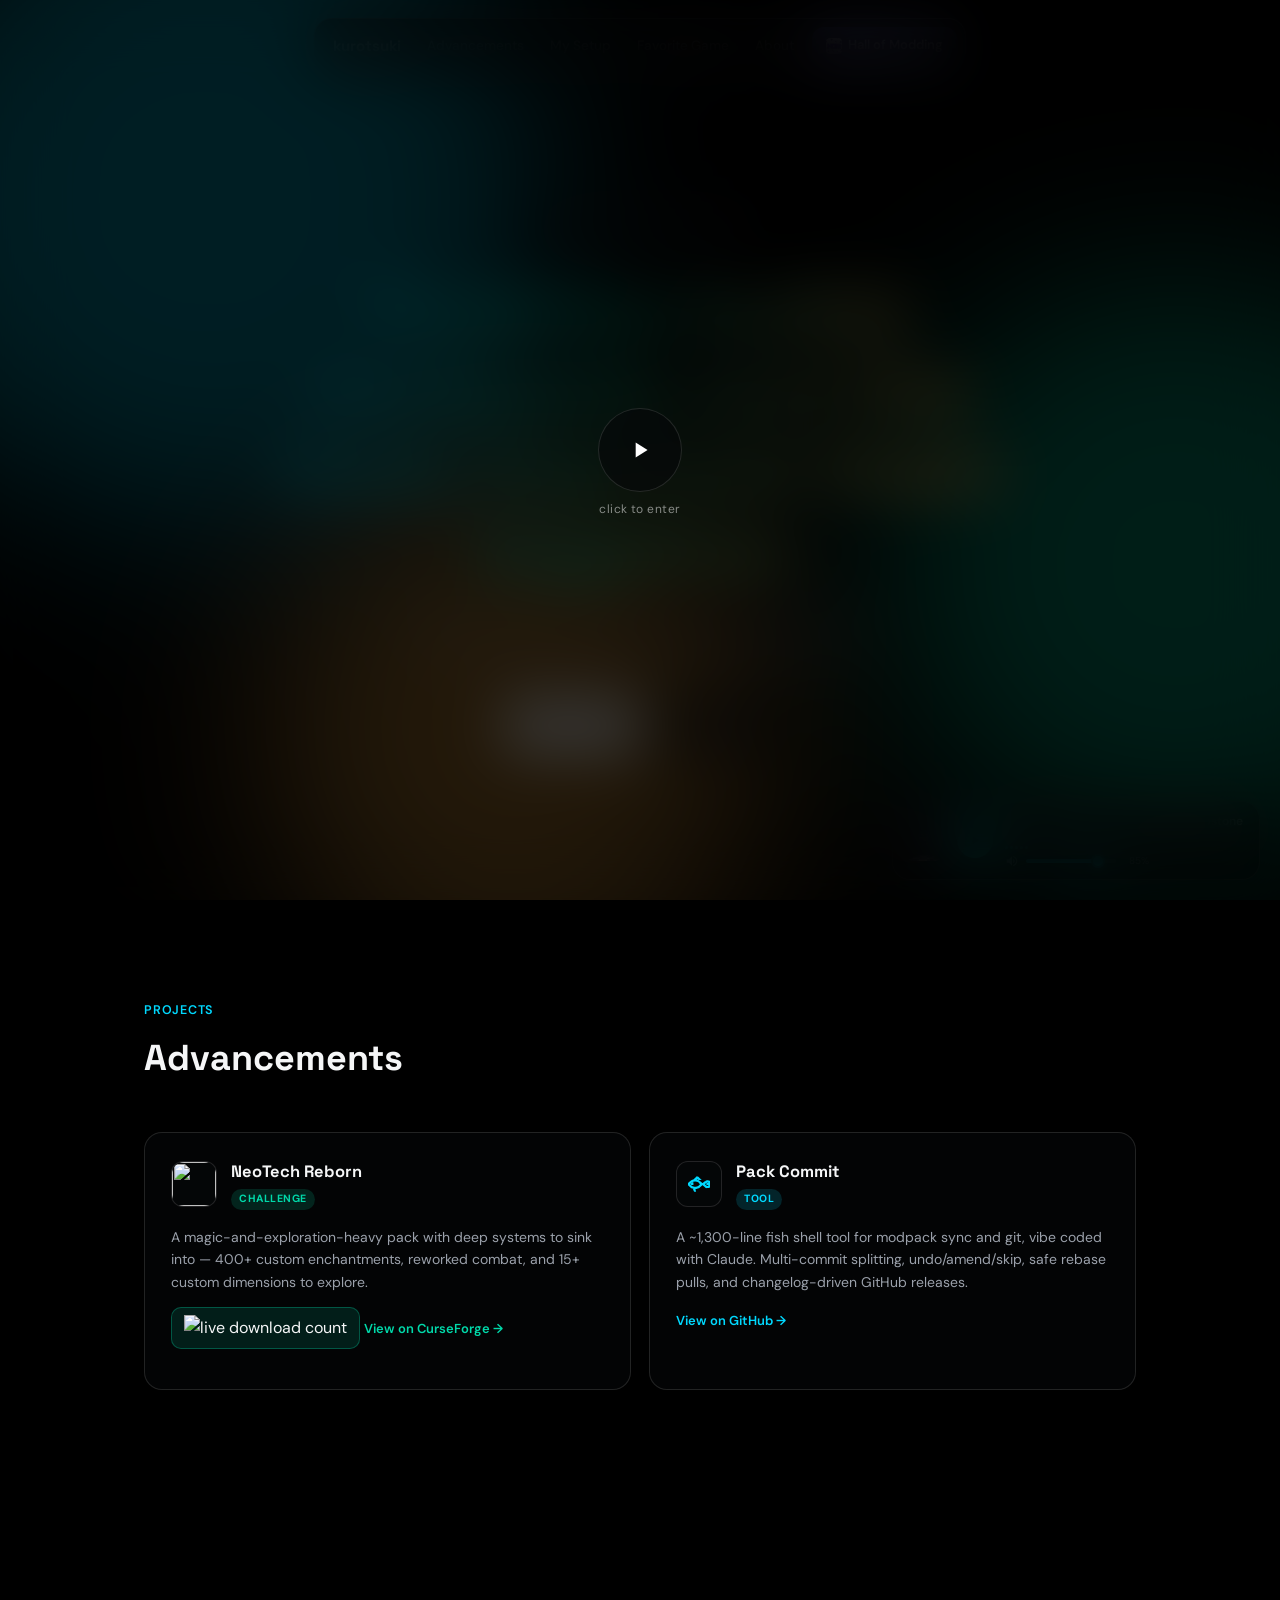
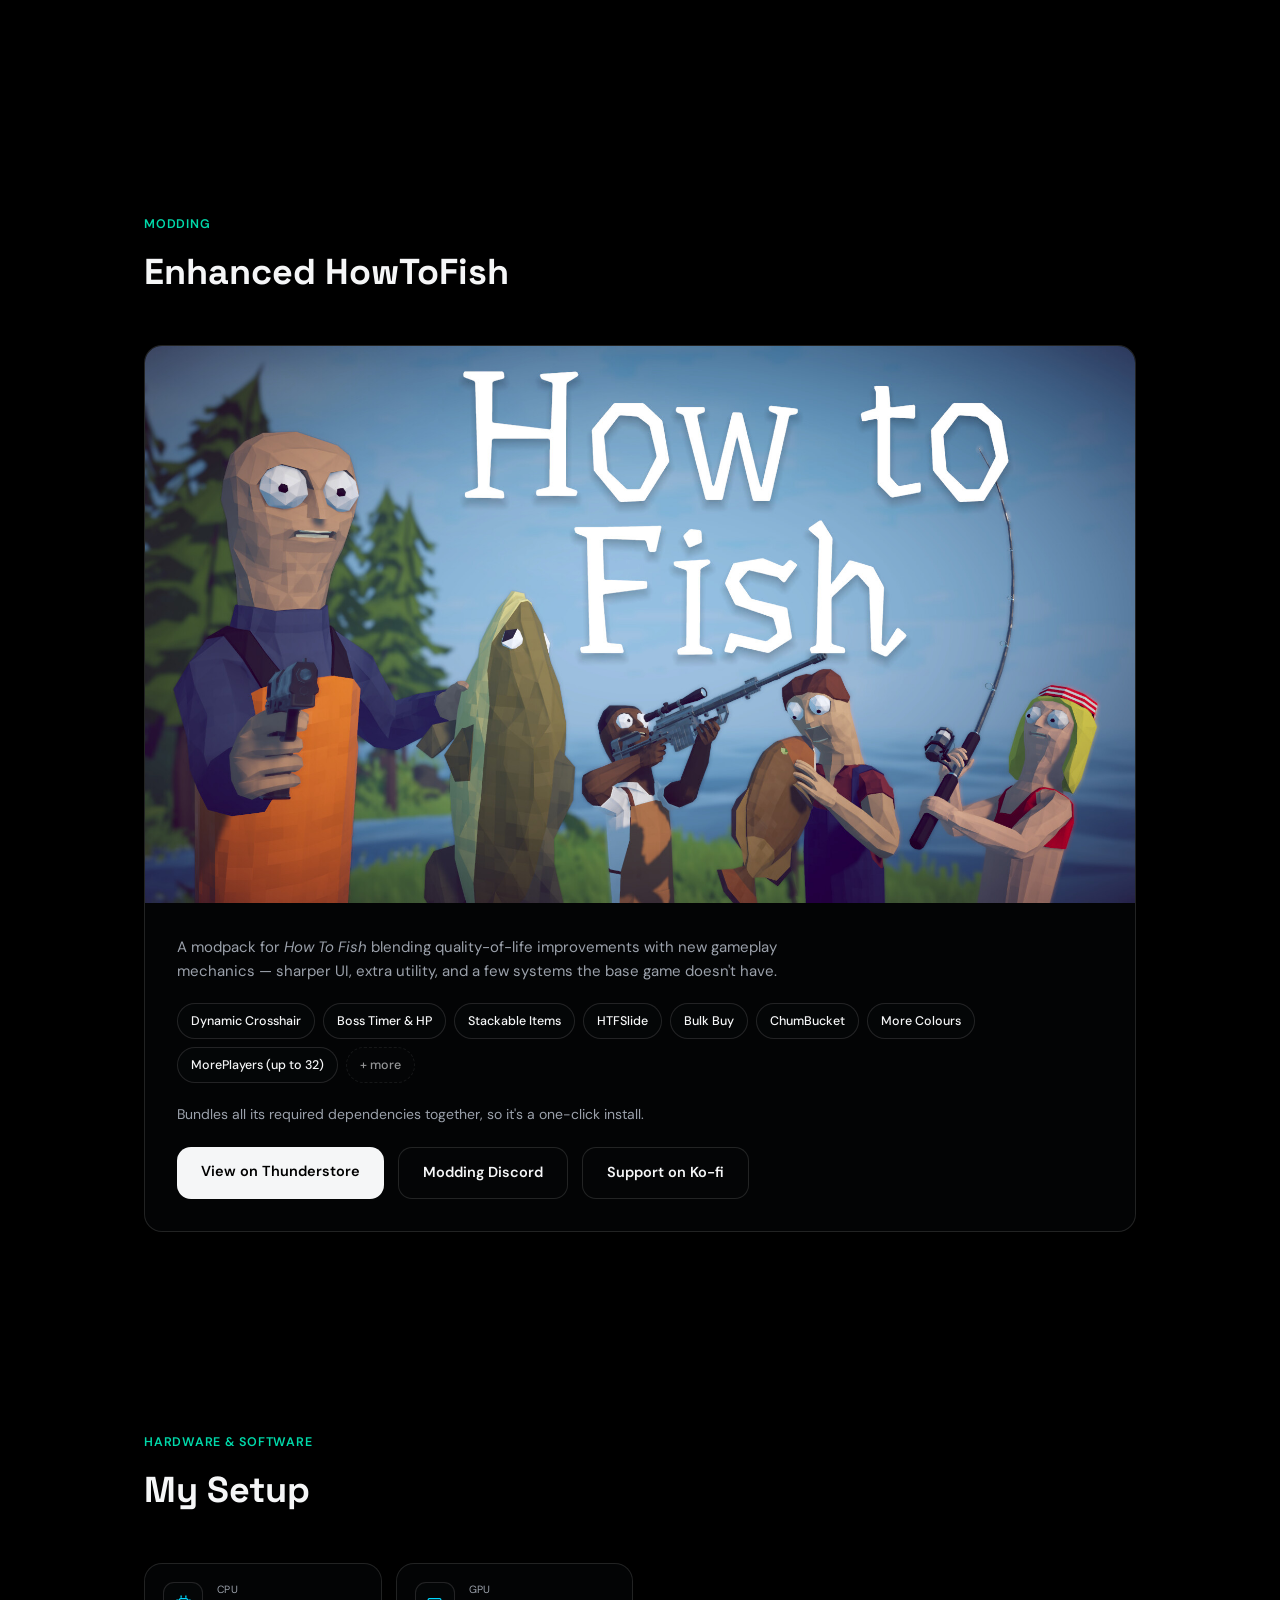
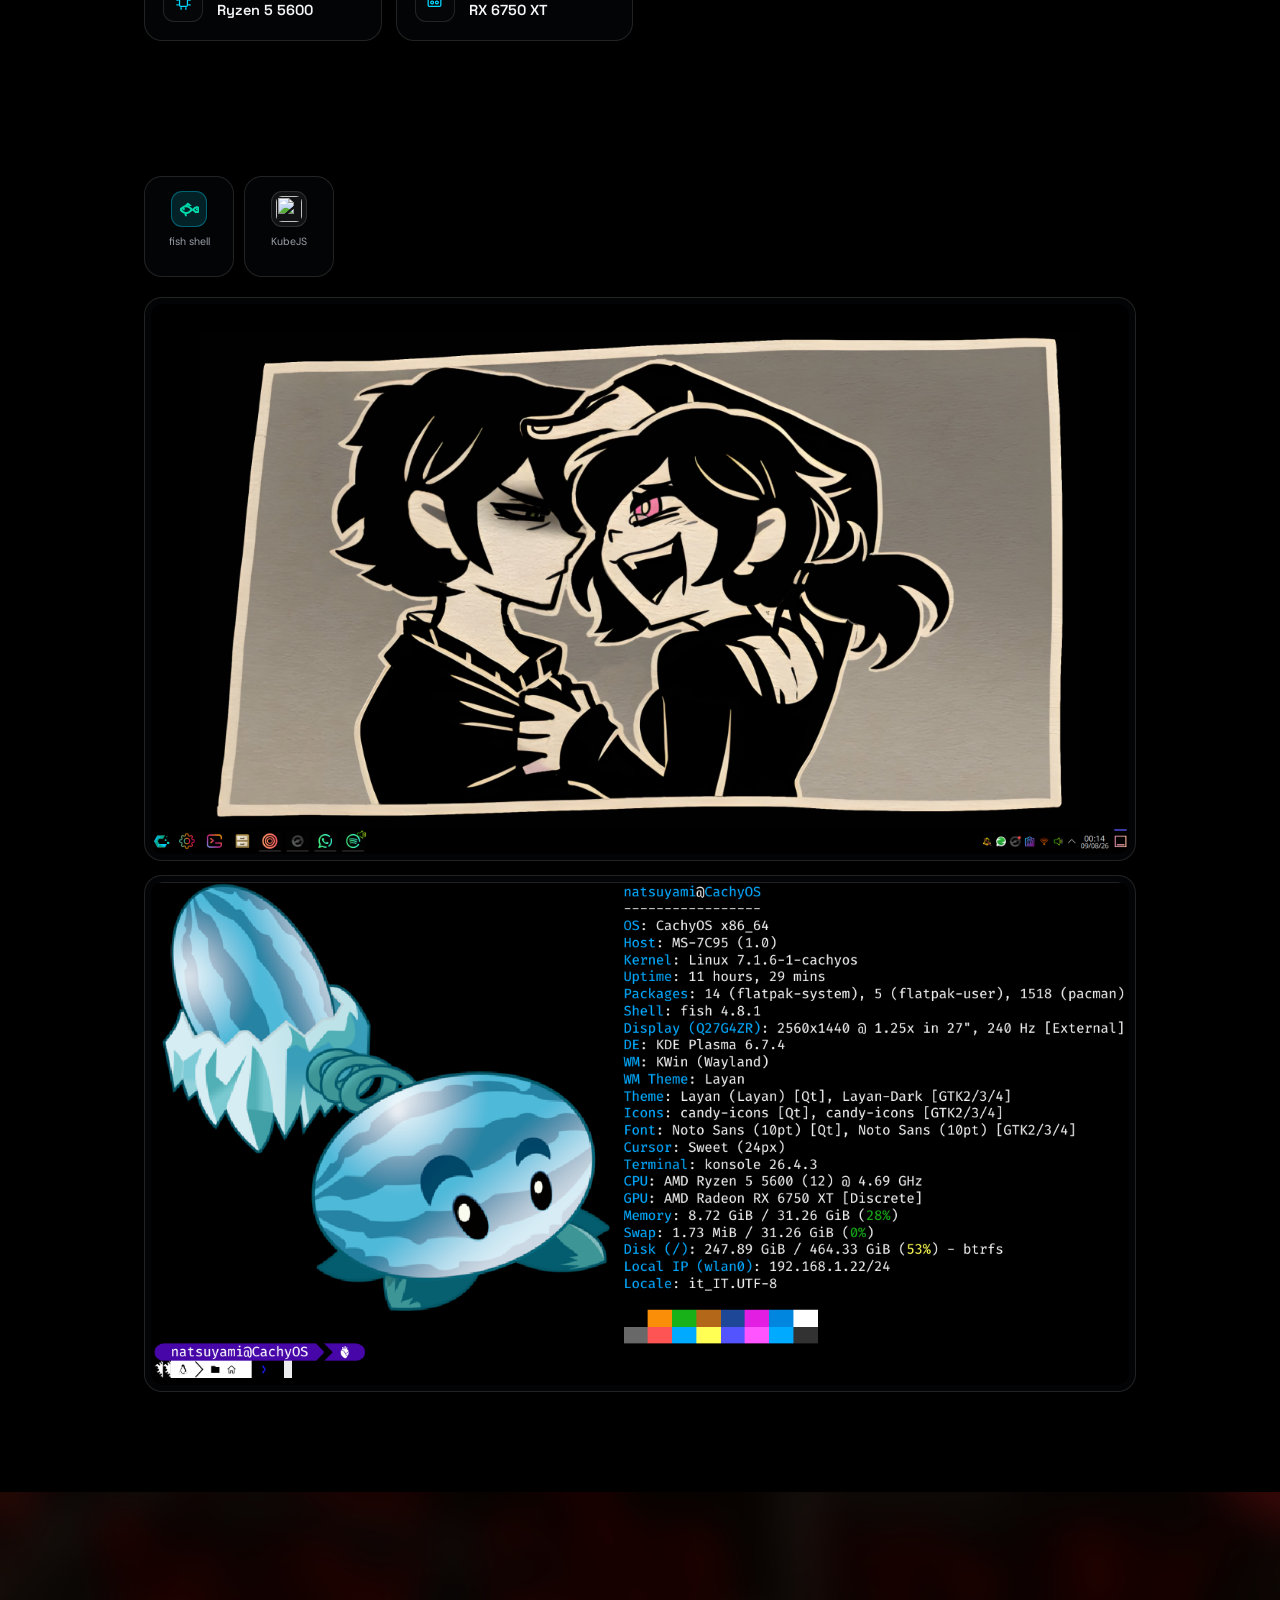
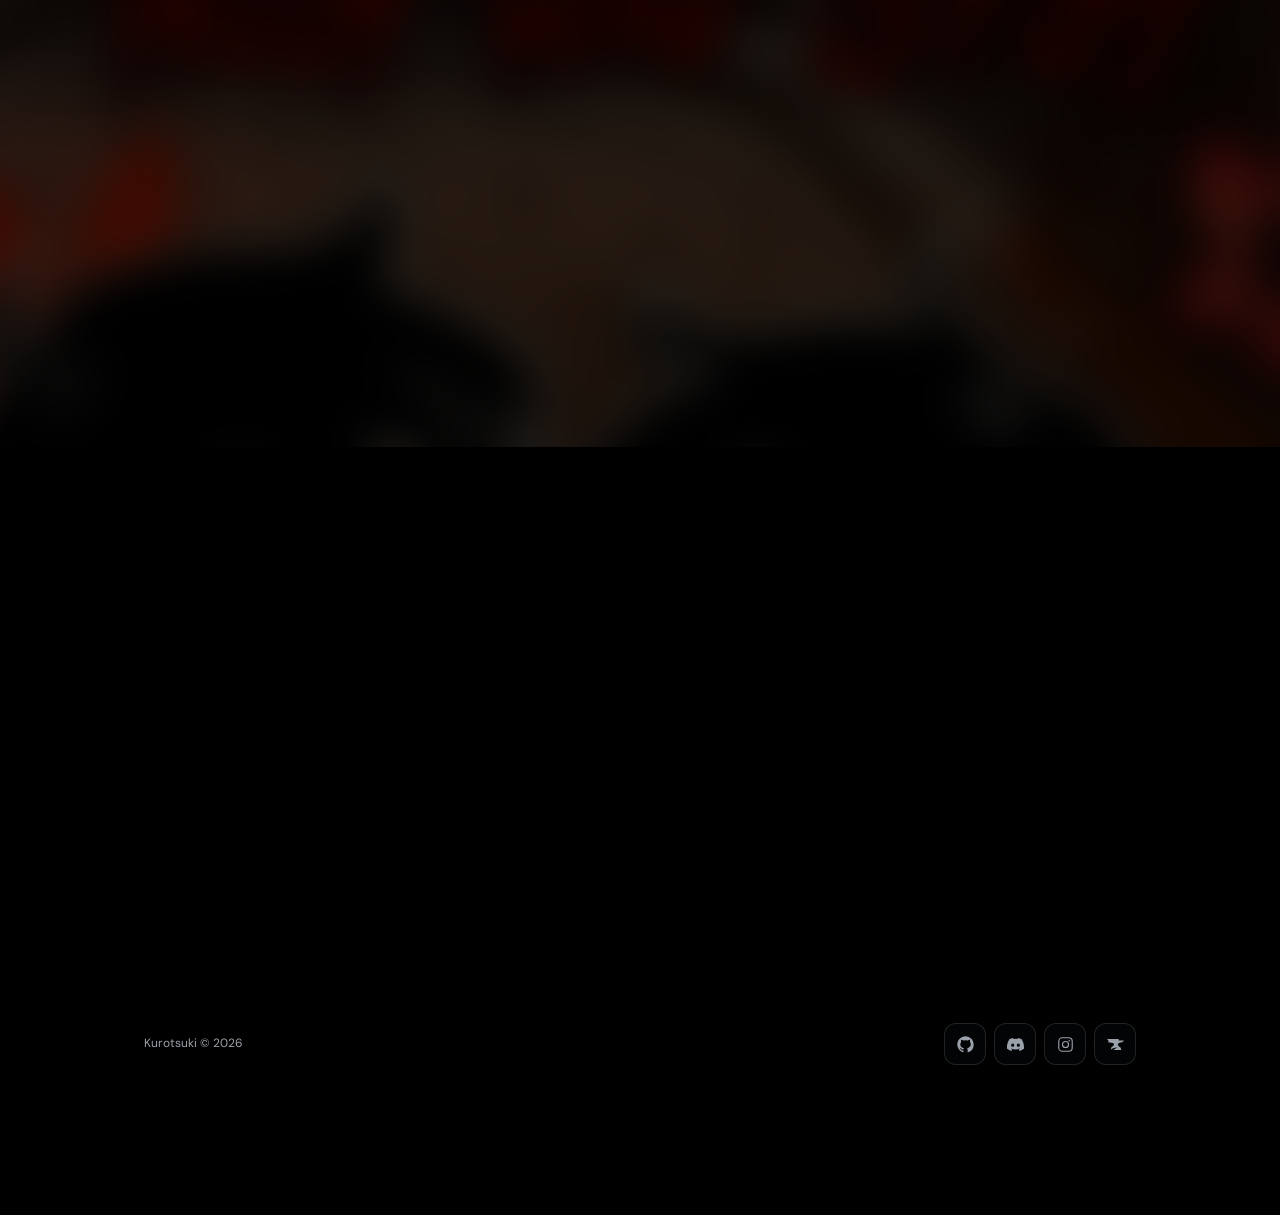
==== commit 0bcb9d9f: "fix HTF's download badge" ====
--- a/index.html
+++ b/index.html
@@ -162,6 +162,10 @@
   .card-banner-img{width:100%; height:130px; overflow:hidden;}
   .card-banner-img img{width:100%; height:100%; object-fit:cover; display:block;}
   .card-banner-content{padding:26px;}
+  .dl-badge{display:inline-flex; margin-top:10px; border-radius:8px; overflow:hidden; font-family:var(--body); font-size:12px; font-weight:700; letter-spacing:.06em; text-transform:uppercase;}
+  .dl-badge[hidden]{display:none;}
+  .dl-badge-label{padding:9px 13px; background:#141517; color:var(--text);}
+  .dl-badge-value{padding:9px 13px; background:var(--green); color:#000;}
   .feature-chips{display:flex; flex-wrap:wrap; gap:8px; margin:20px 0;}
   .feature-chip{
     font-family:var(--body); font-size:12.5px; font-weight:500; color:var(--text);
@@ -416,7 +420,7 @@
             <span class="feature-chip" style="opacity:.6; border-style:dashed;">+ more</span>
           </div>
           <p style="color:var(--muted); font-size:14px;">Bundles all its required dependencies together, so it's a one-click install.</p>
-          <img src="https://img.shields.io/thunderstore/dt/Linux_Squad/Enhanced_HowToFish?style=for-the-badge&color=00D9AA&labelColor=141517&label=DOWNLOADS" alt="live download count" style="height:30px; display:block; margin-top:10px;">
+          <div class="dl-badge" id="htfBadge" hidden><span class="dl-badge-label">Downloads</span><span class="dl-badge-value" id="htfCount"></span></div>
           <div class="hero-ctas" style="justify-content:flex-start; margin-top:22px;">
             <a class="cta cta-primary" href="https://thunderstore.io/c/how-to-fish/p/Linux_Squad/Enhanced_HowToFish/" target="_blank" rel="noopener">View on Thunderstore</a>
             <a class="cta cta-ghost" href="https://discord.gg/BNHgApHyW" target="_blank" rel="noopener">Modding Discord</a>
@@ -555,6 +559,14 @@
   if ('scrollRestoration' in history) history.scrollRestoration = 'manual';
   window.scrollTo(0, 0);
 
+  fetch('https://thunderstore.io/api/v1/package-metrics/Linux_Squad/Enhanced_HowToFish/')
+    .then(r => r.ok ? r.json() : Promise.reject())
+    .then(d => {
+      document.getElementById('htfCount').textContent = d.downloads.toLocaleString('en-US');
+      document.getElementById('htfBadge').hidden = false;
+    })
+    .catch(() => {});
+
   const navToggle = document.getElementById('navToggle');
   const mobileMenu = document.getElementById('mobileMenu');
   navToggle.addEventListener('click', () => mobileMenu.classList.toggle('open'));
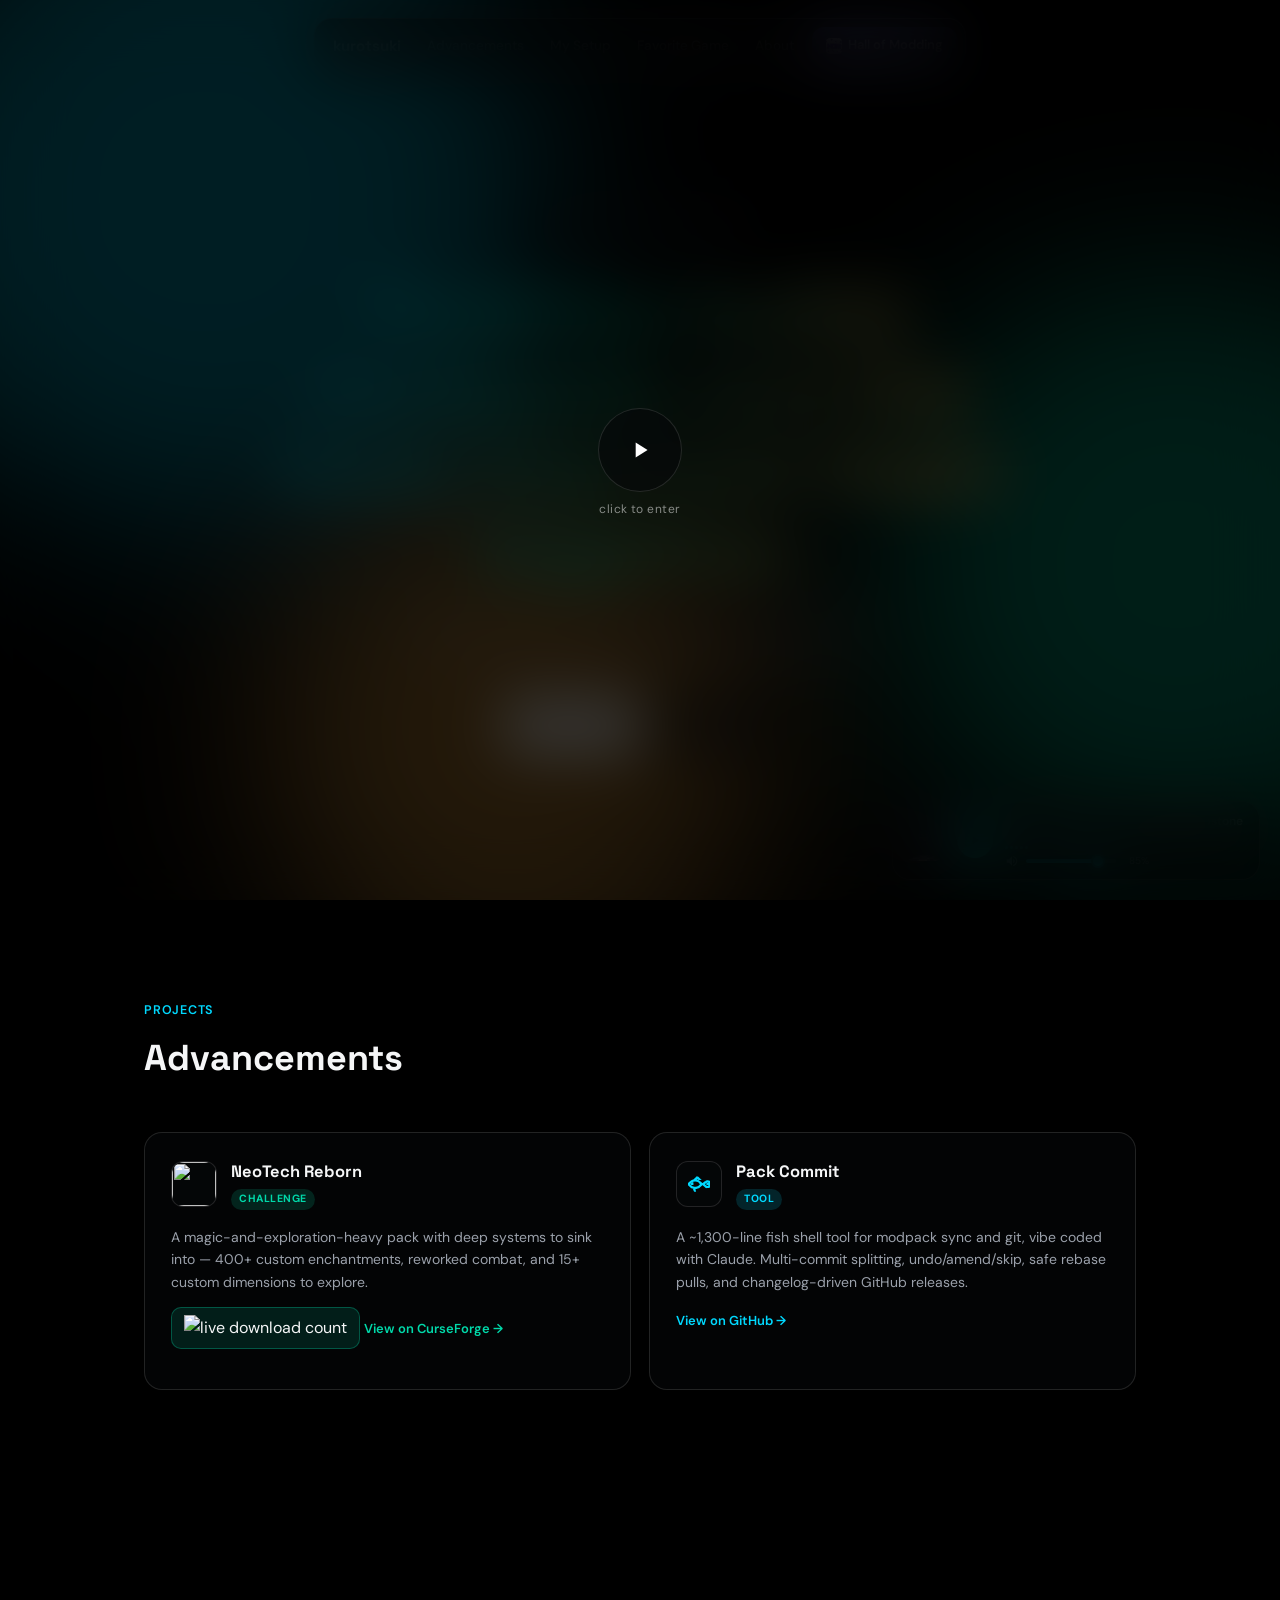
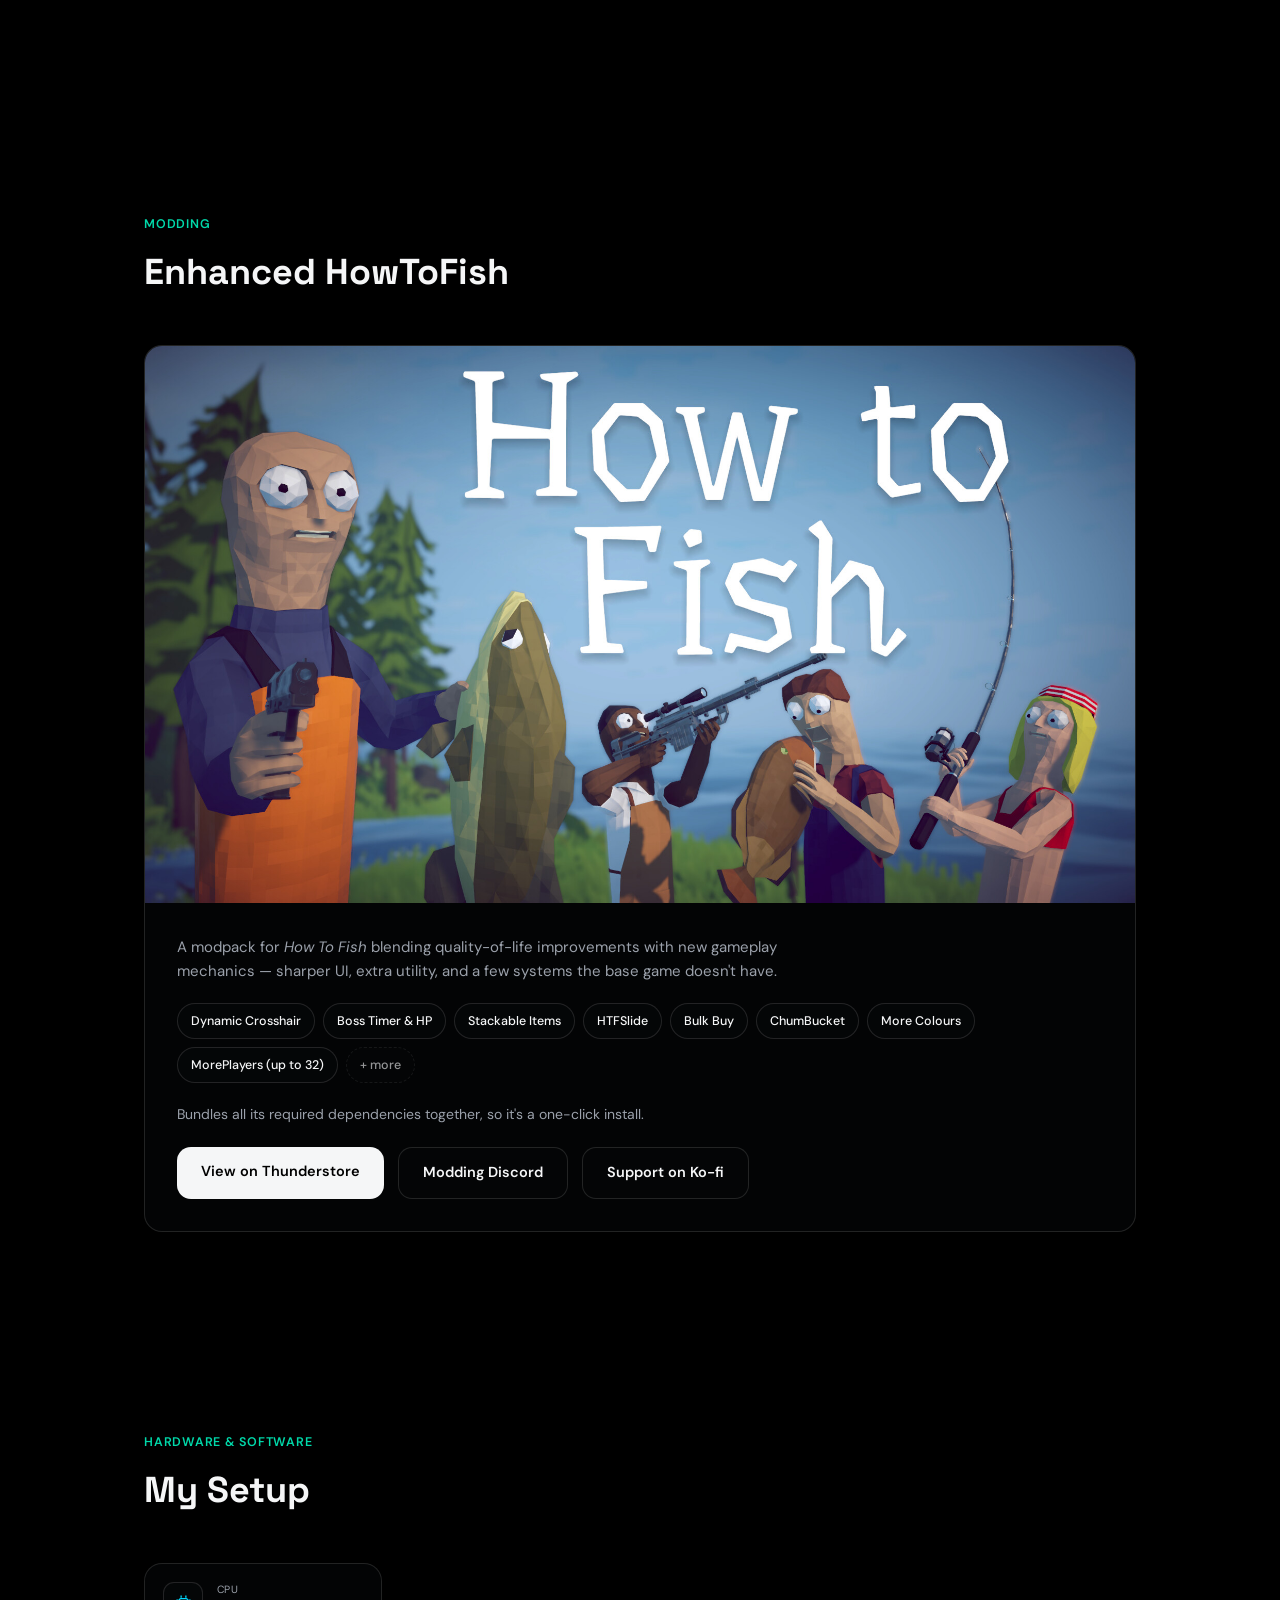
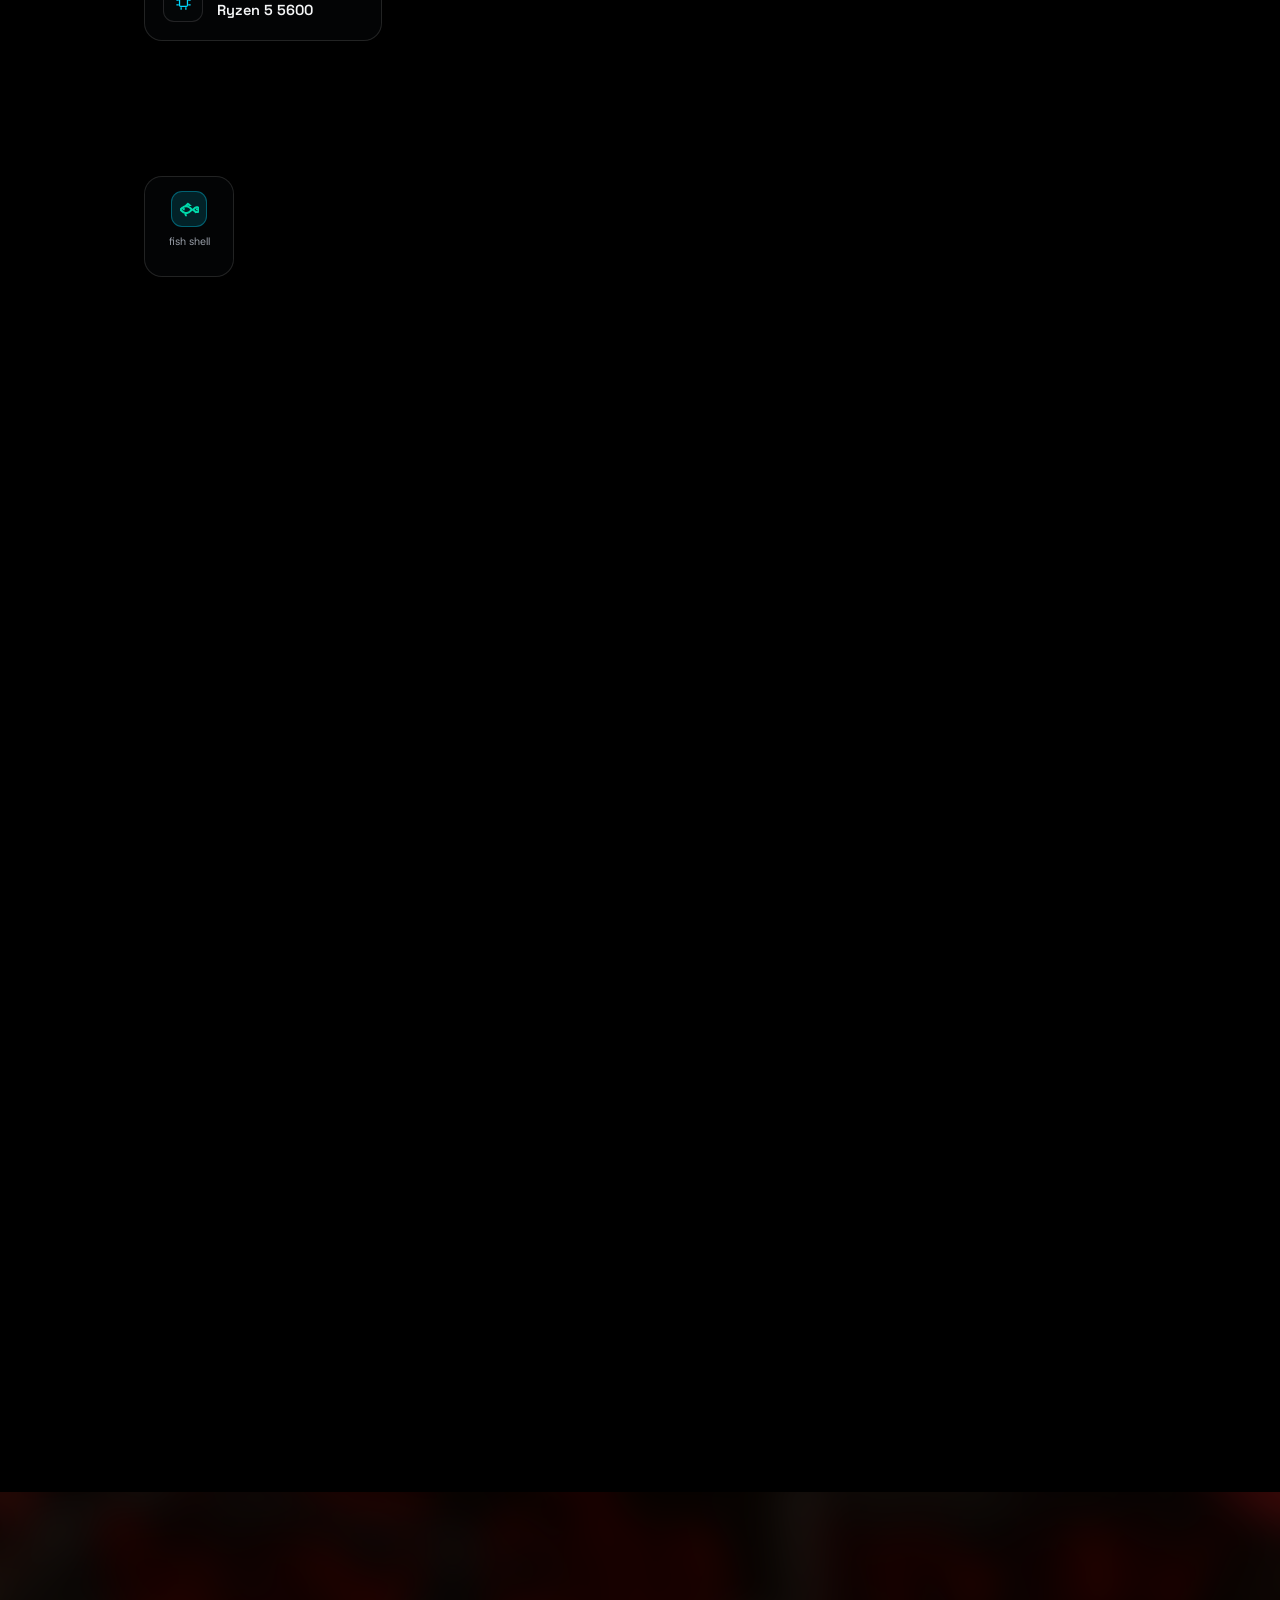
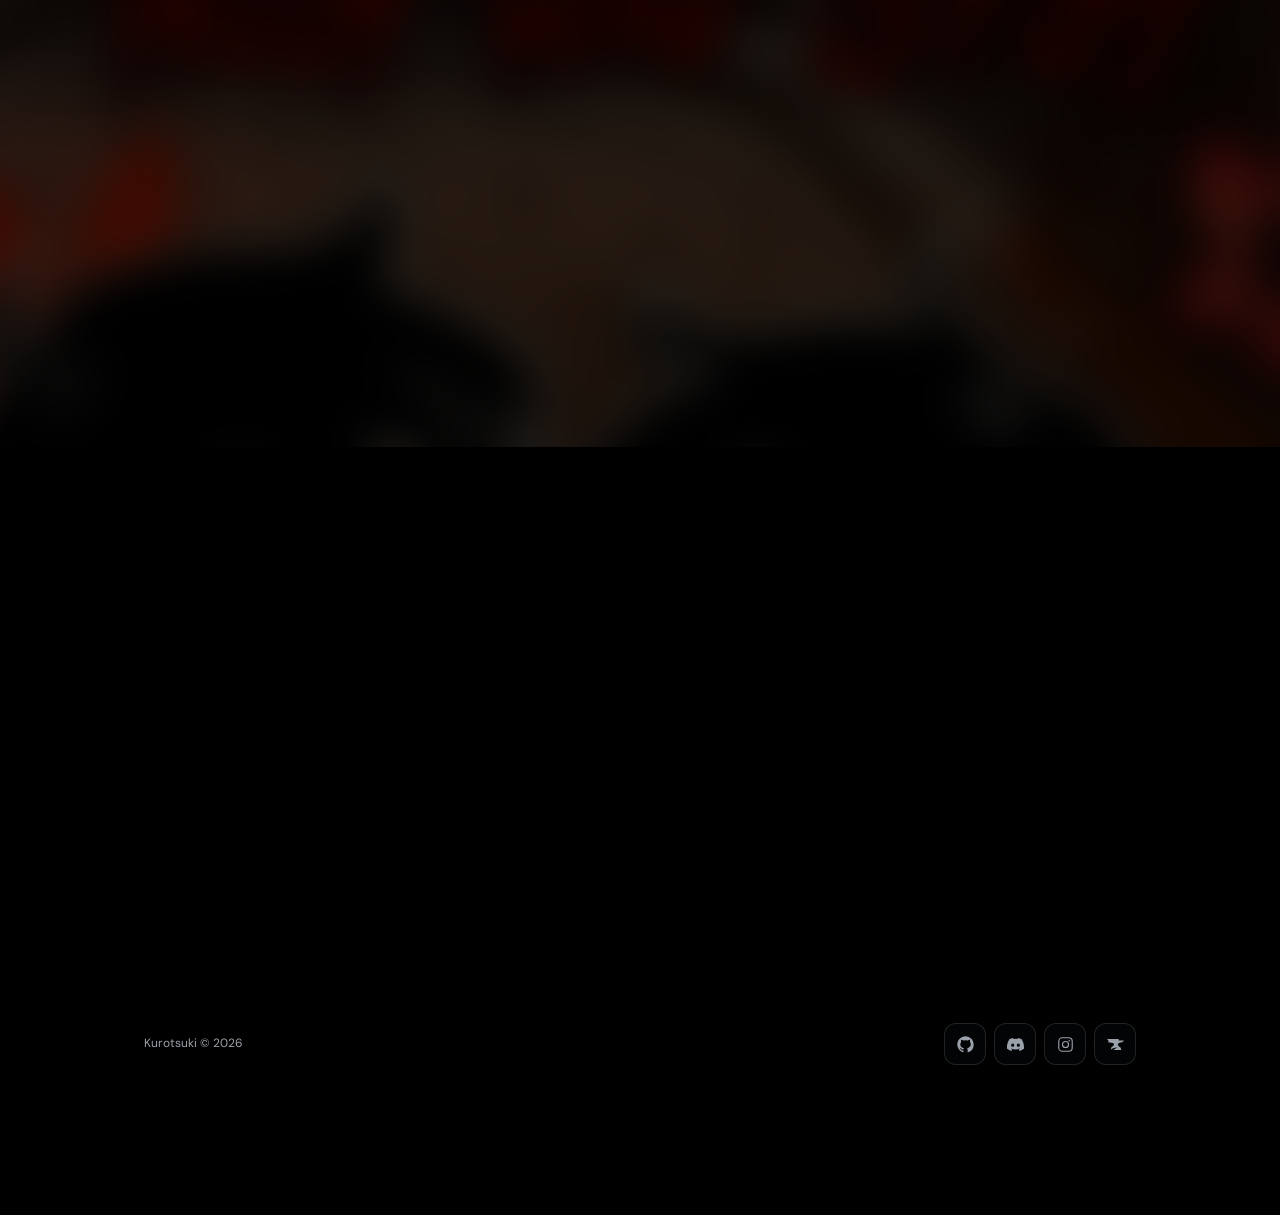
==== commit a6177ff3: "Update index.html" ====
--- a/index.html
+++ b/index.html
@@ -565,7 +565,7 @@
       document.getElementById('htfCount').textContent = d.downloads.toLocaleString('en-US');
       document.getElementById('htfBadge').hidden = false;
     })
-    .catch(() => {});
+    .catch(err => console.error('HTF badge failed:', err));
 
   const navToggle = document.getElementById('navToggle');
   const mobileMenu = document.getElementById('mobileMenu');
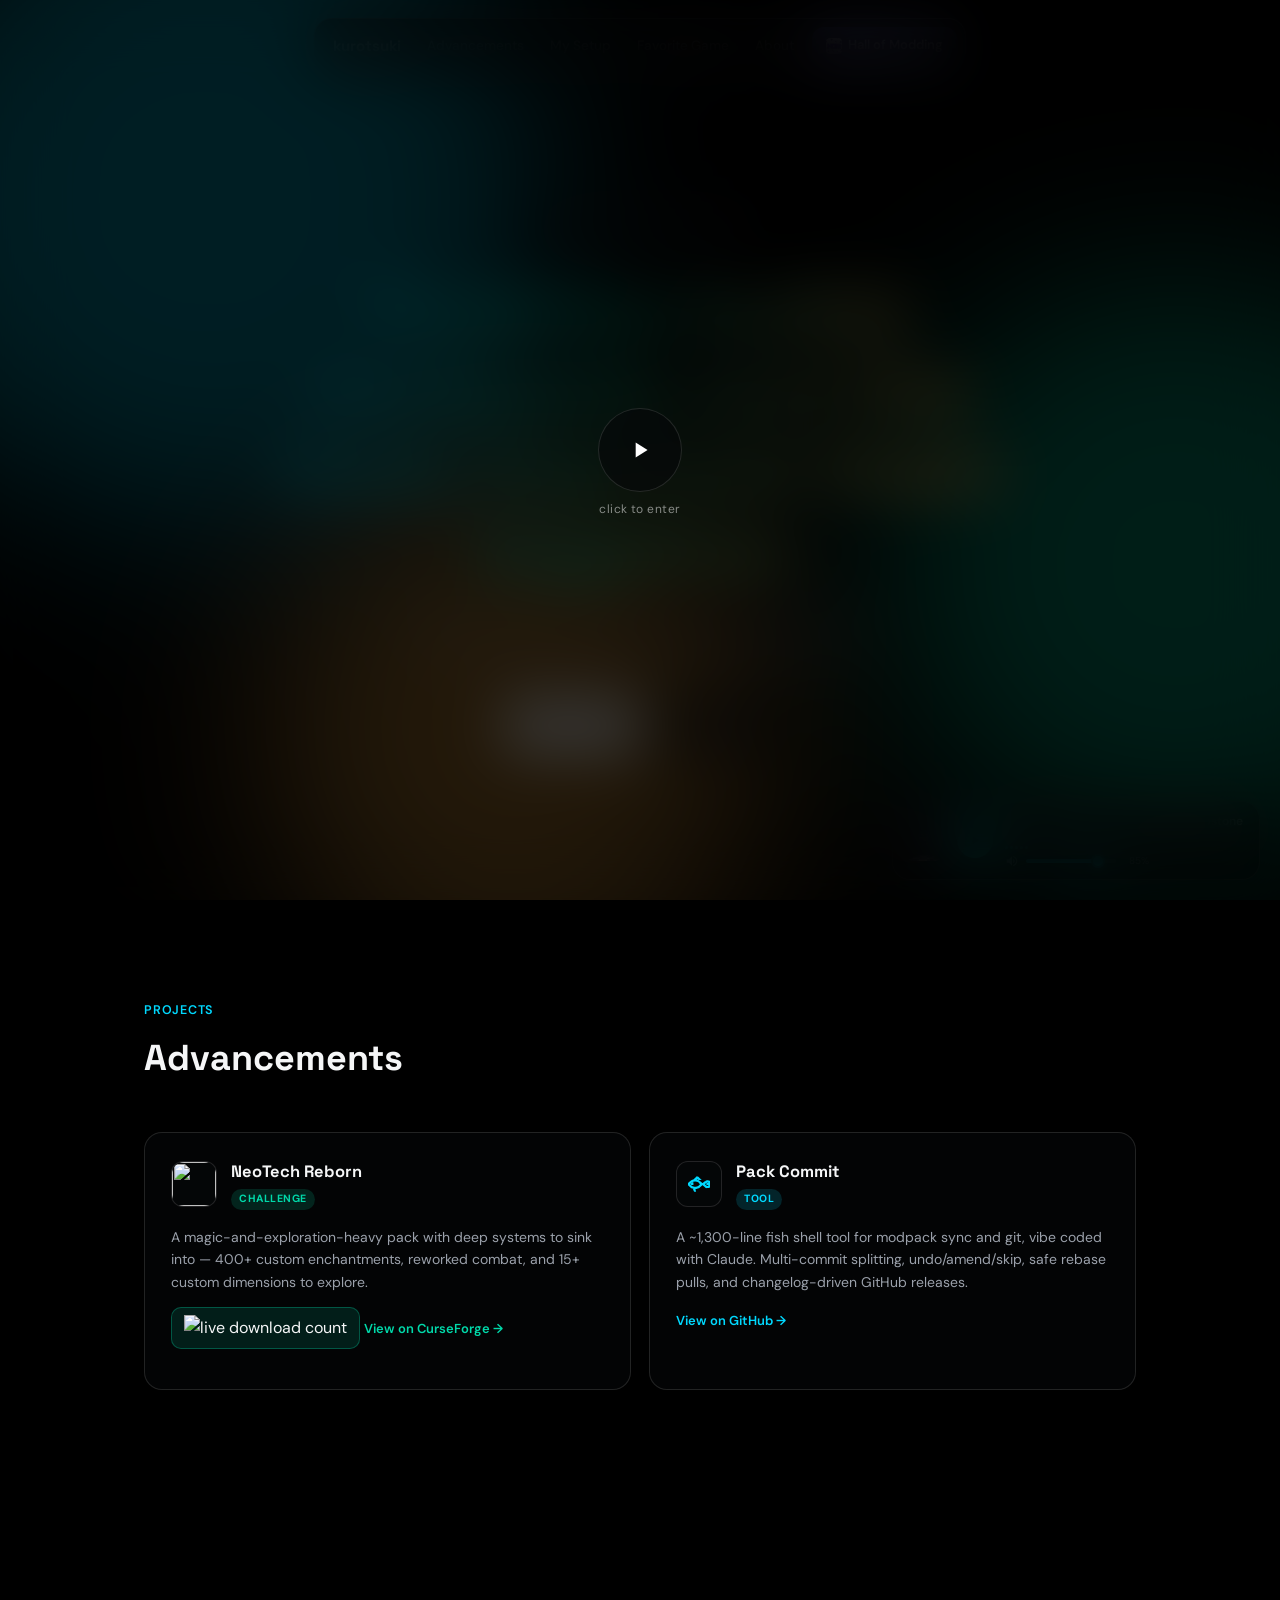
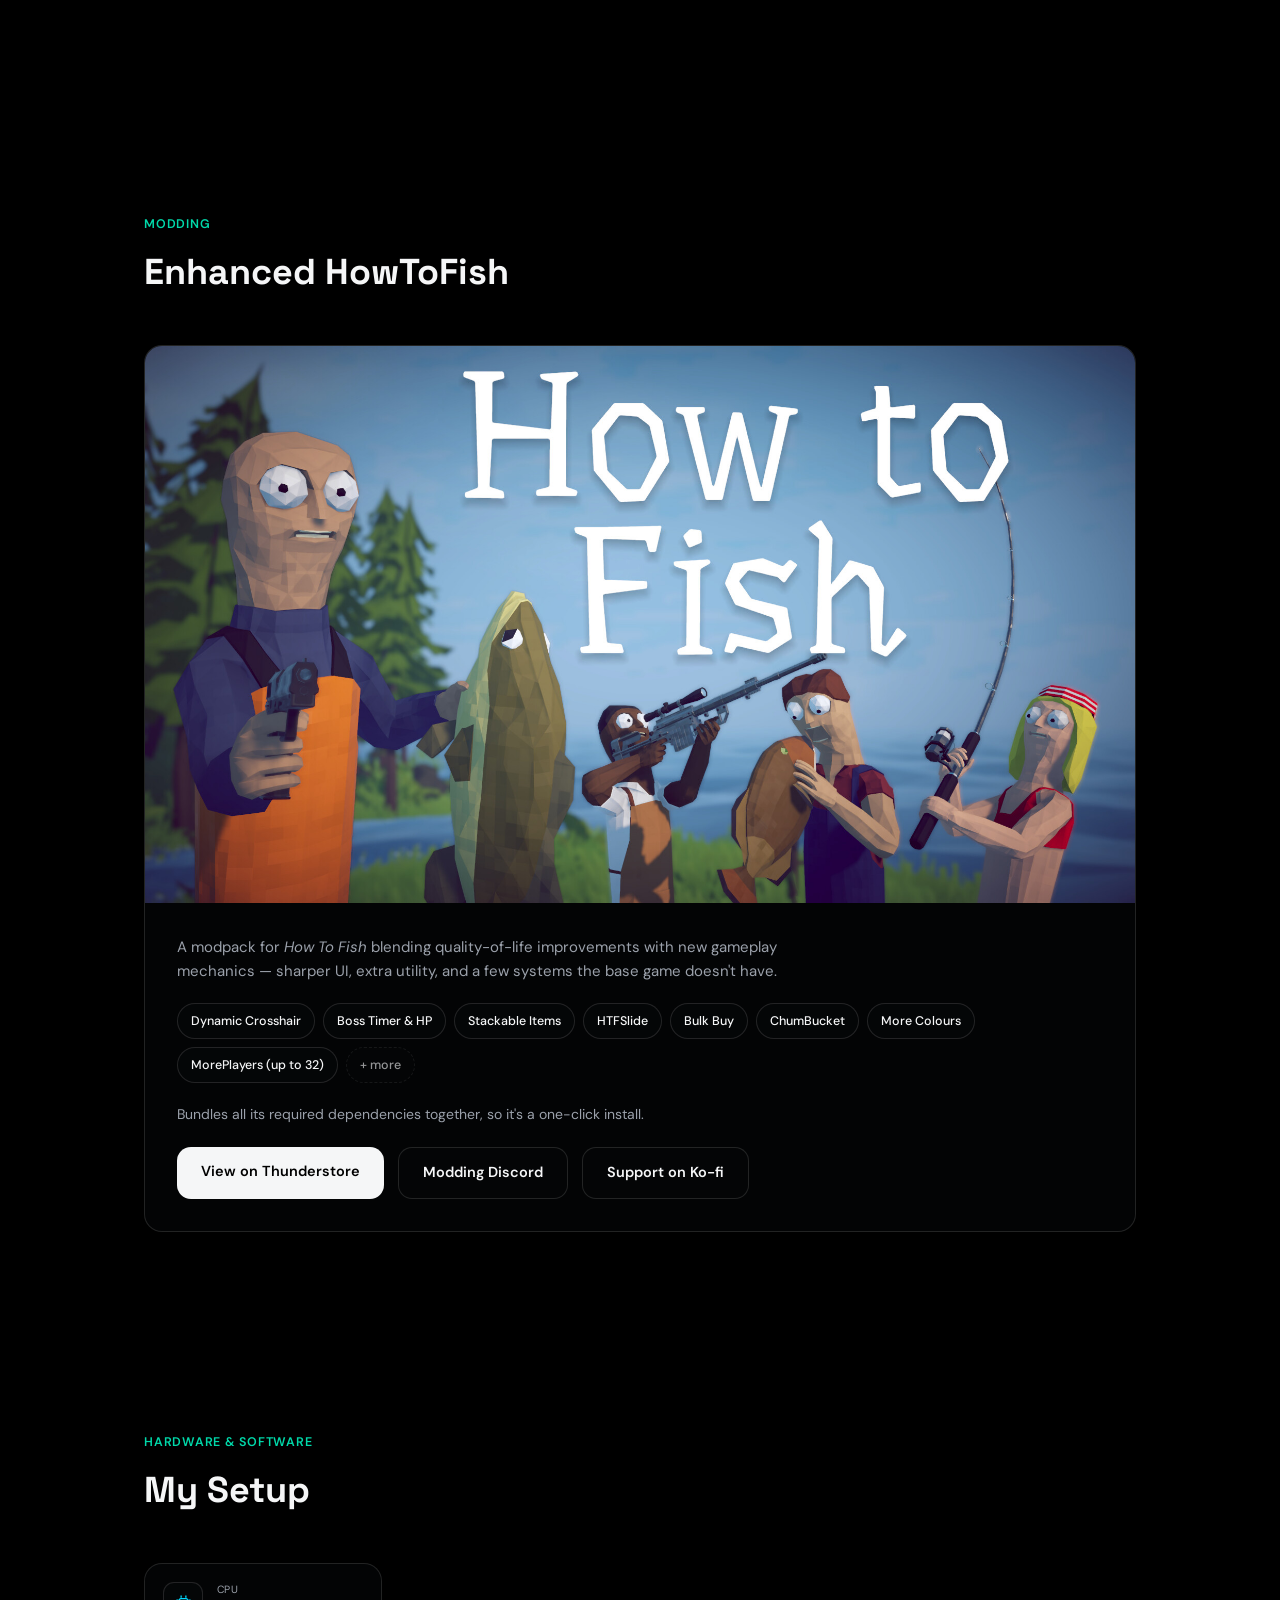
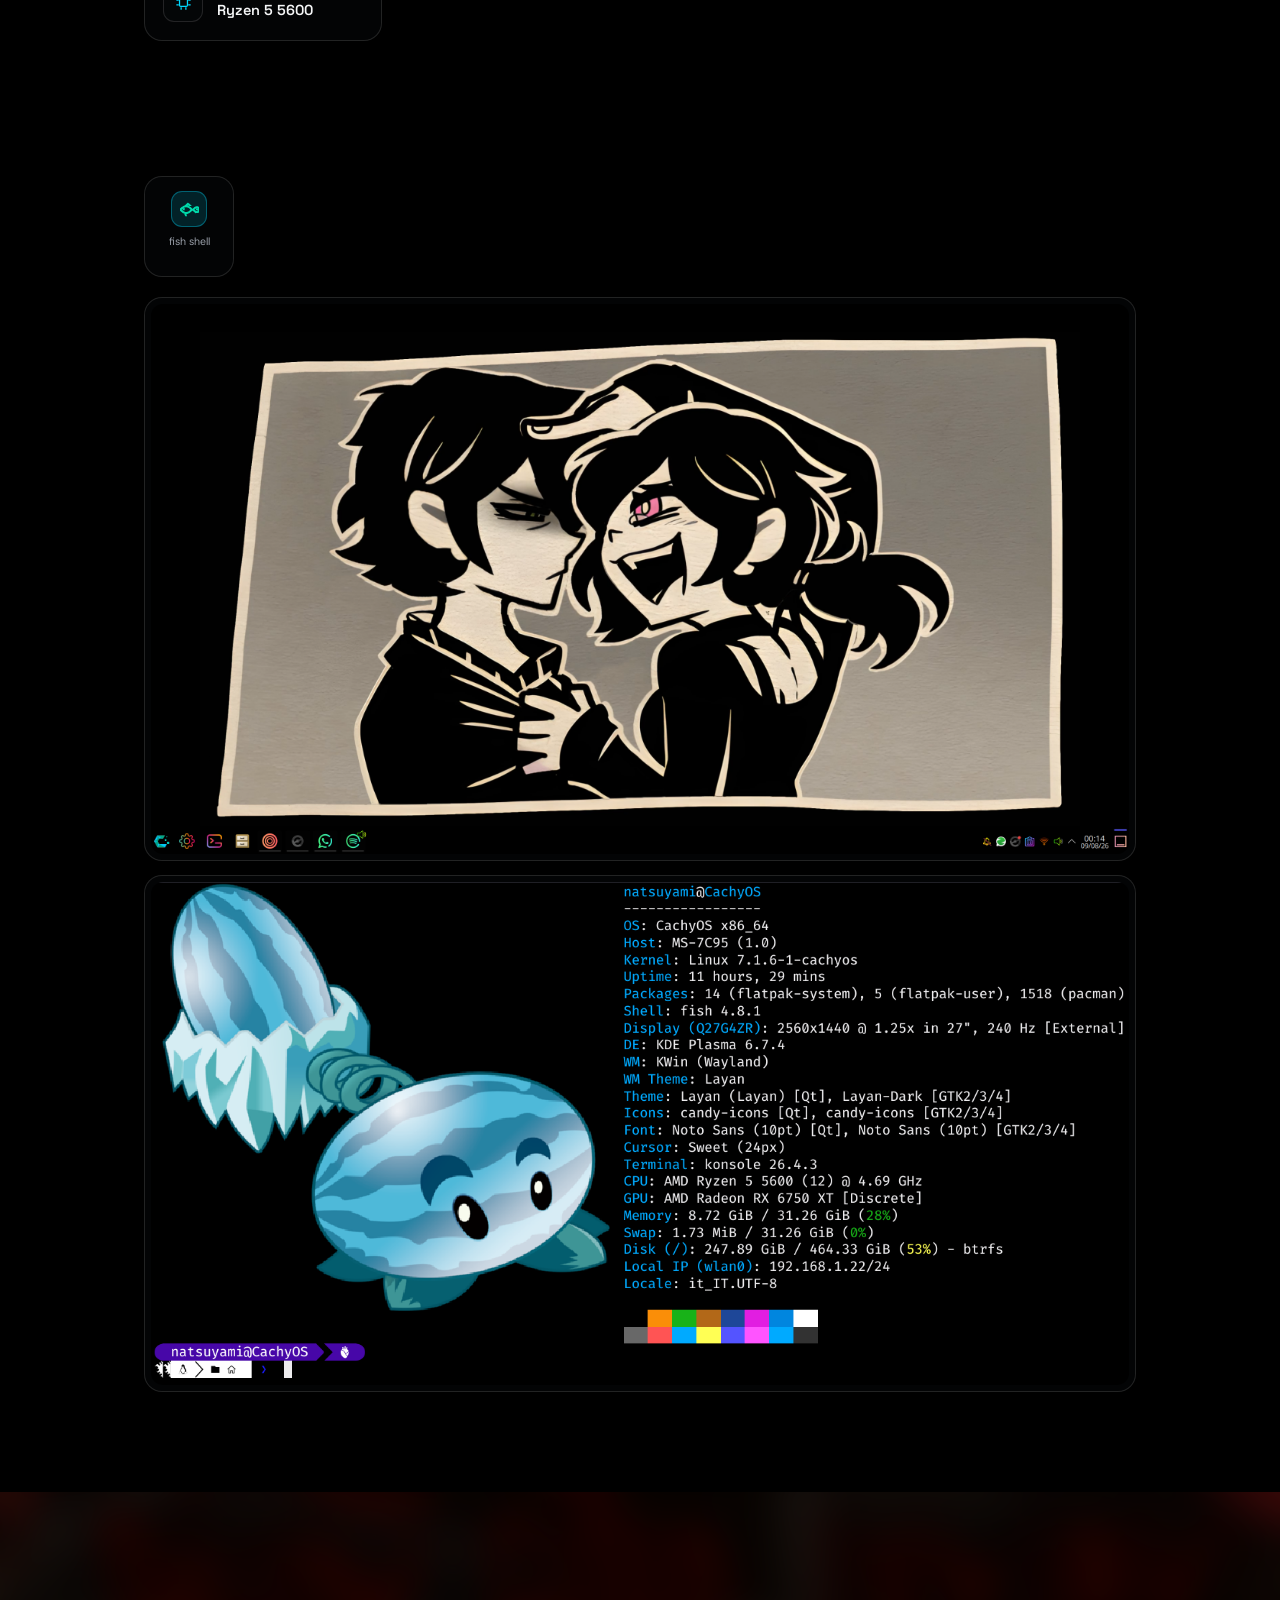
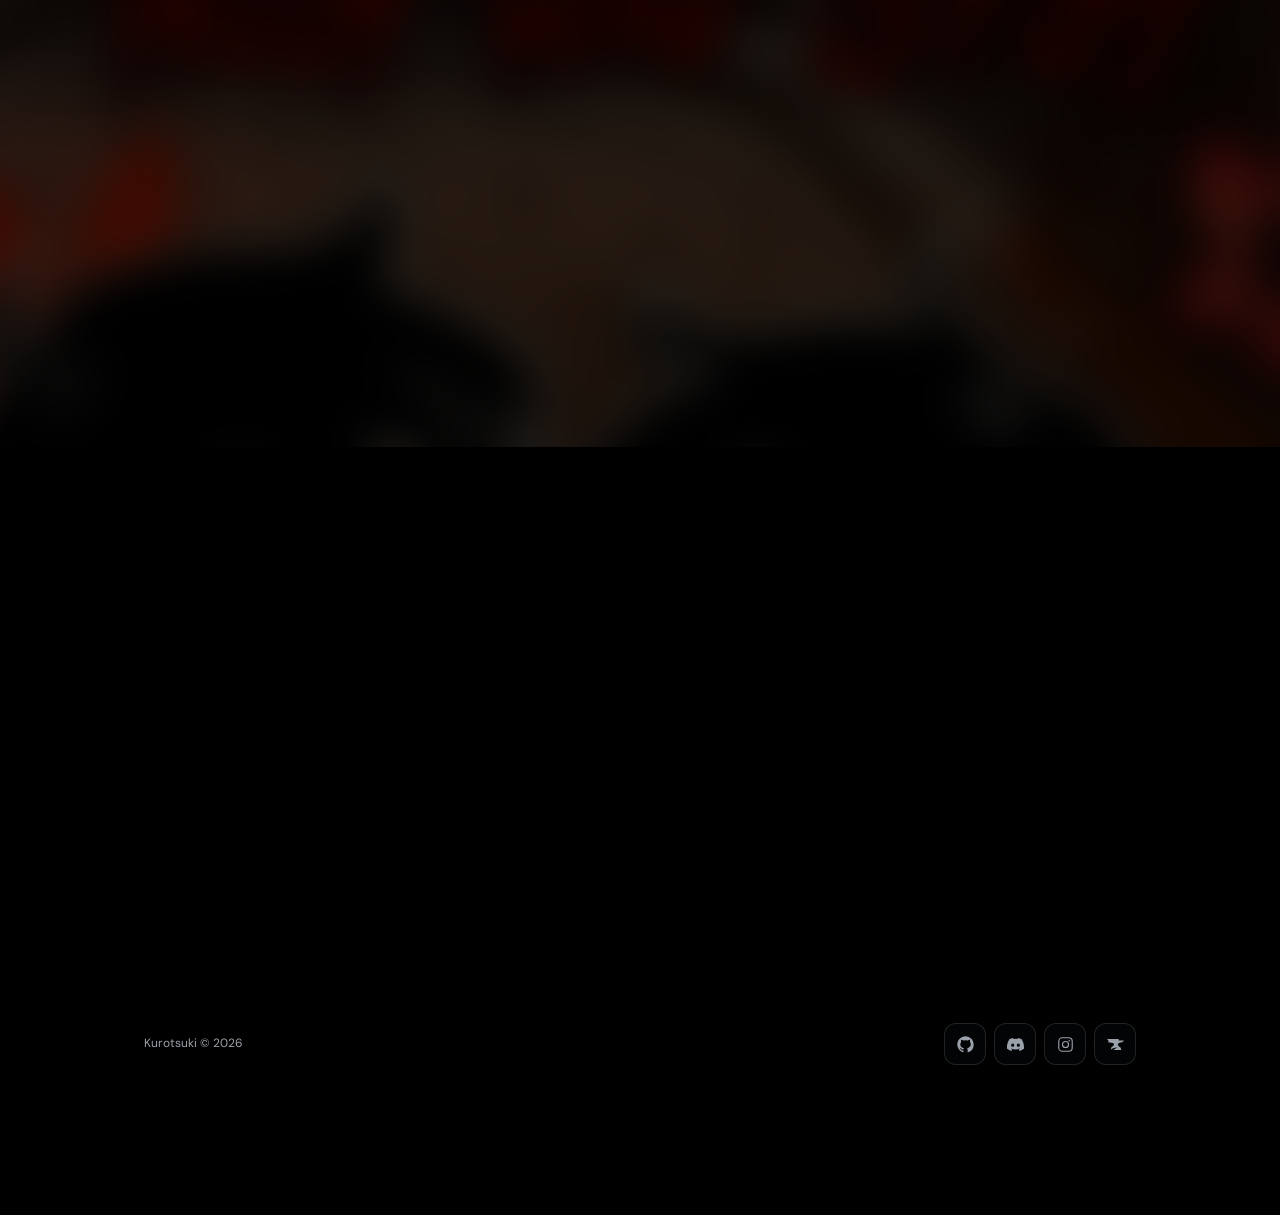
==== commit a2077e5b: "fix download count" ====
--- a/index.html
+++ b/index.html
@@ -559,13 +559,13 @@
   if ('scrollRestoration' in history) history.scrollRestoration = 'manual';
   window.scrollTo(0, 0);
 
-  fetch('https://thunderstore.io/api/v1/package-metrics/Linux_Squad/Enhanced_HowToFish/')
+  fetch('htf-stats.json?_=' + Date.now())
     .then(r => r.ok ? r.json() : Promise.reject())
     .then(d => {
       document.getElementById('htfCount').textContent = d.downloads.toLocaleString('en-US');
       document.getElementById('htfBadge').hidden = false;
     })
-    .catch(err => console.error('HTF badge failed:', err));
+    .catch(() => {});
 
   const navToggle = document.getElementById('navToggle');
   const mobileMenu = document.getElementById('mobileMenu');
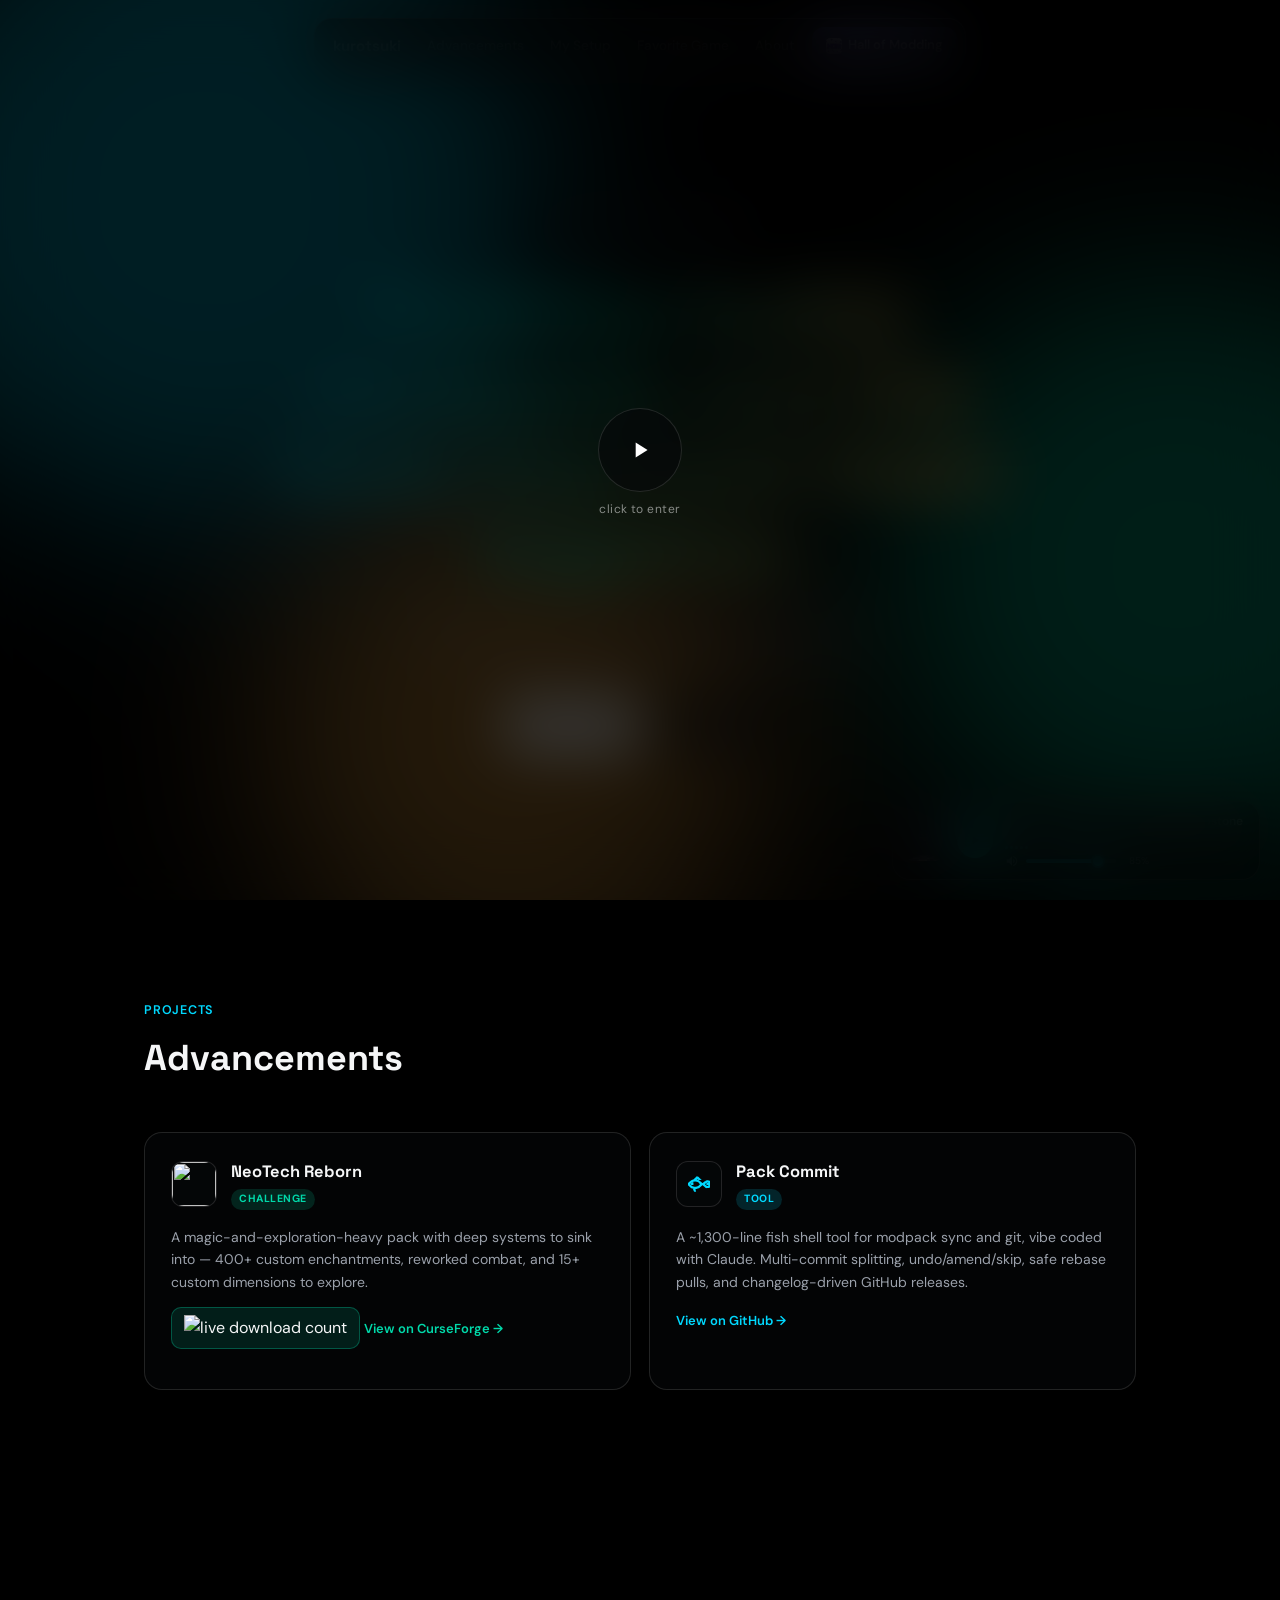
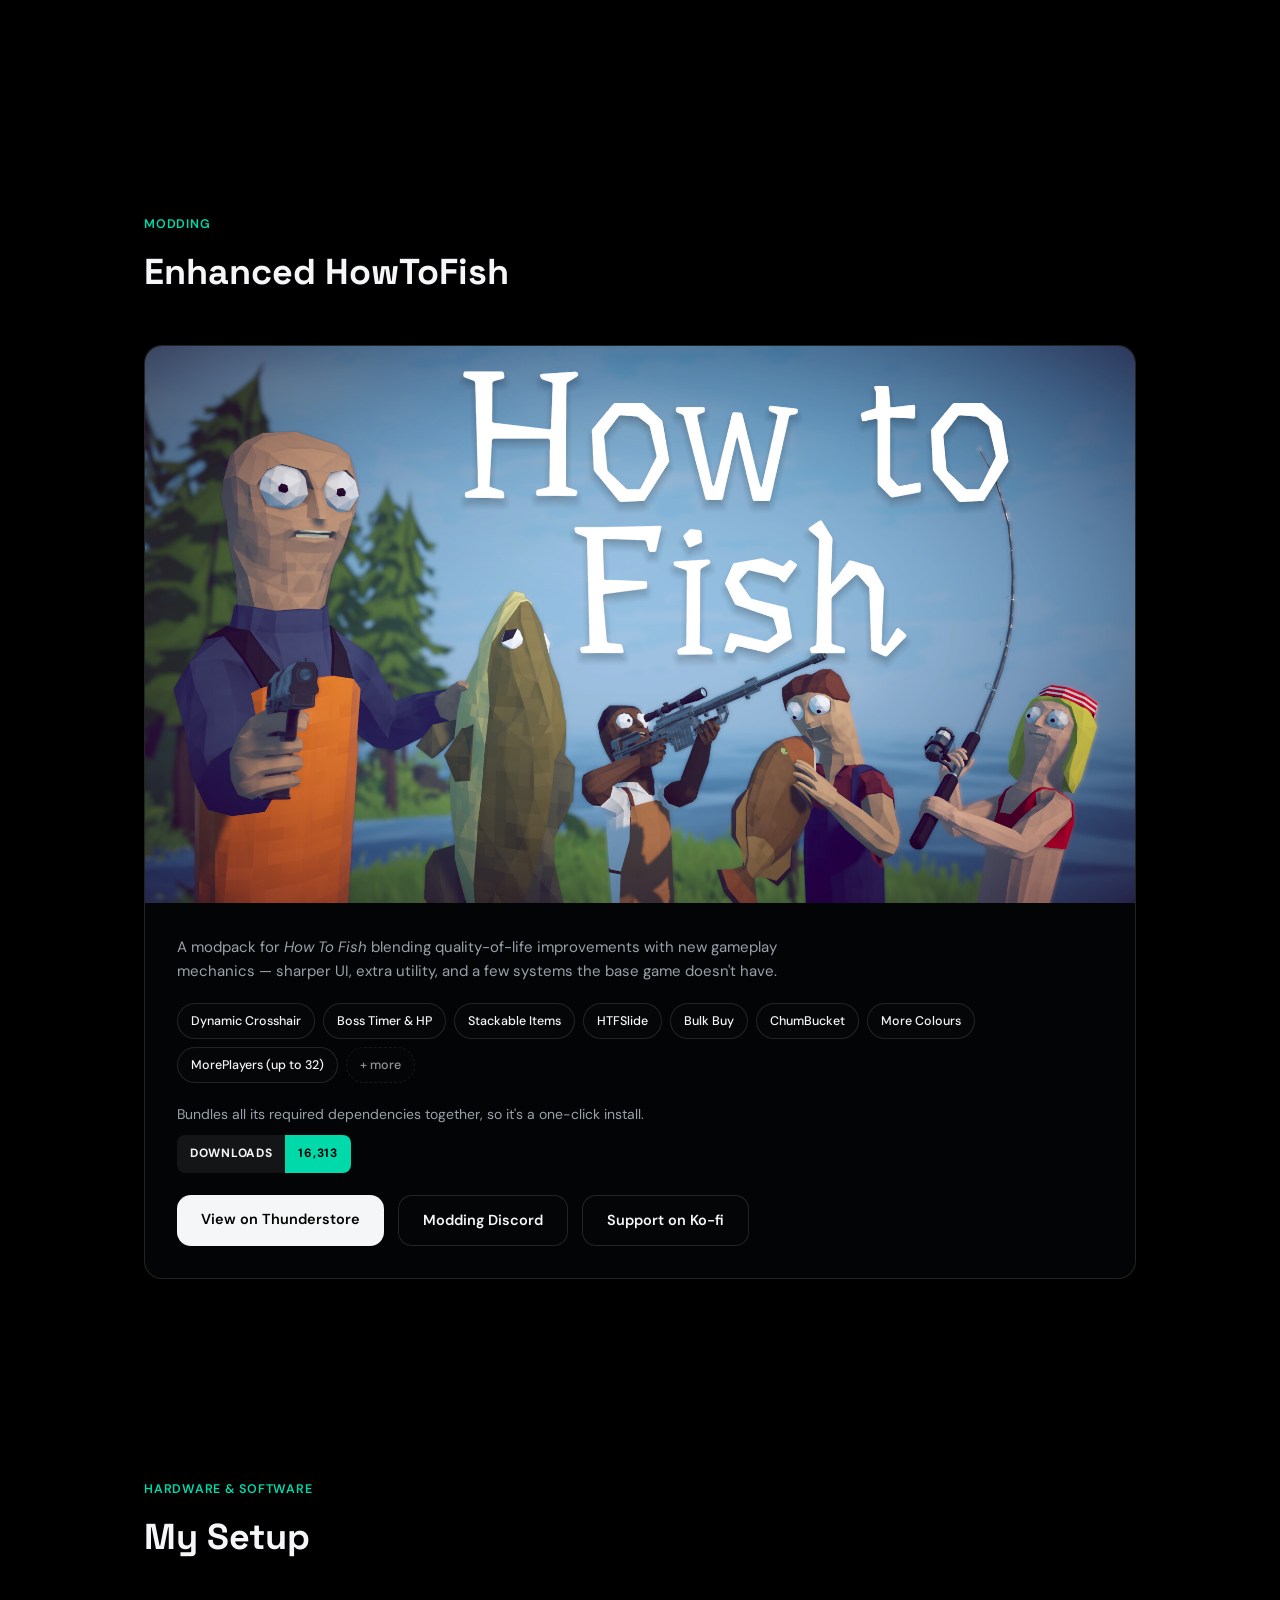
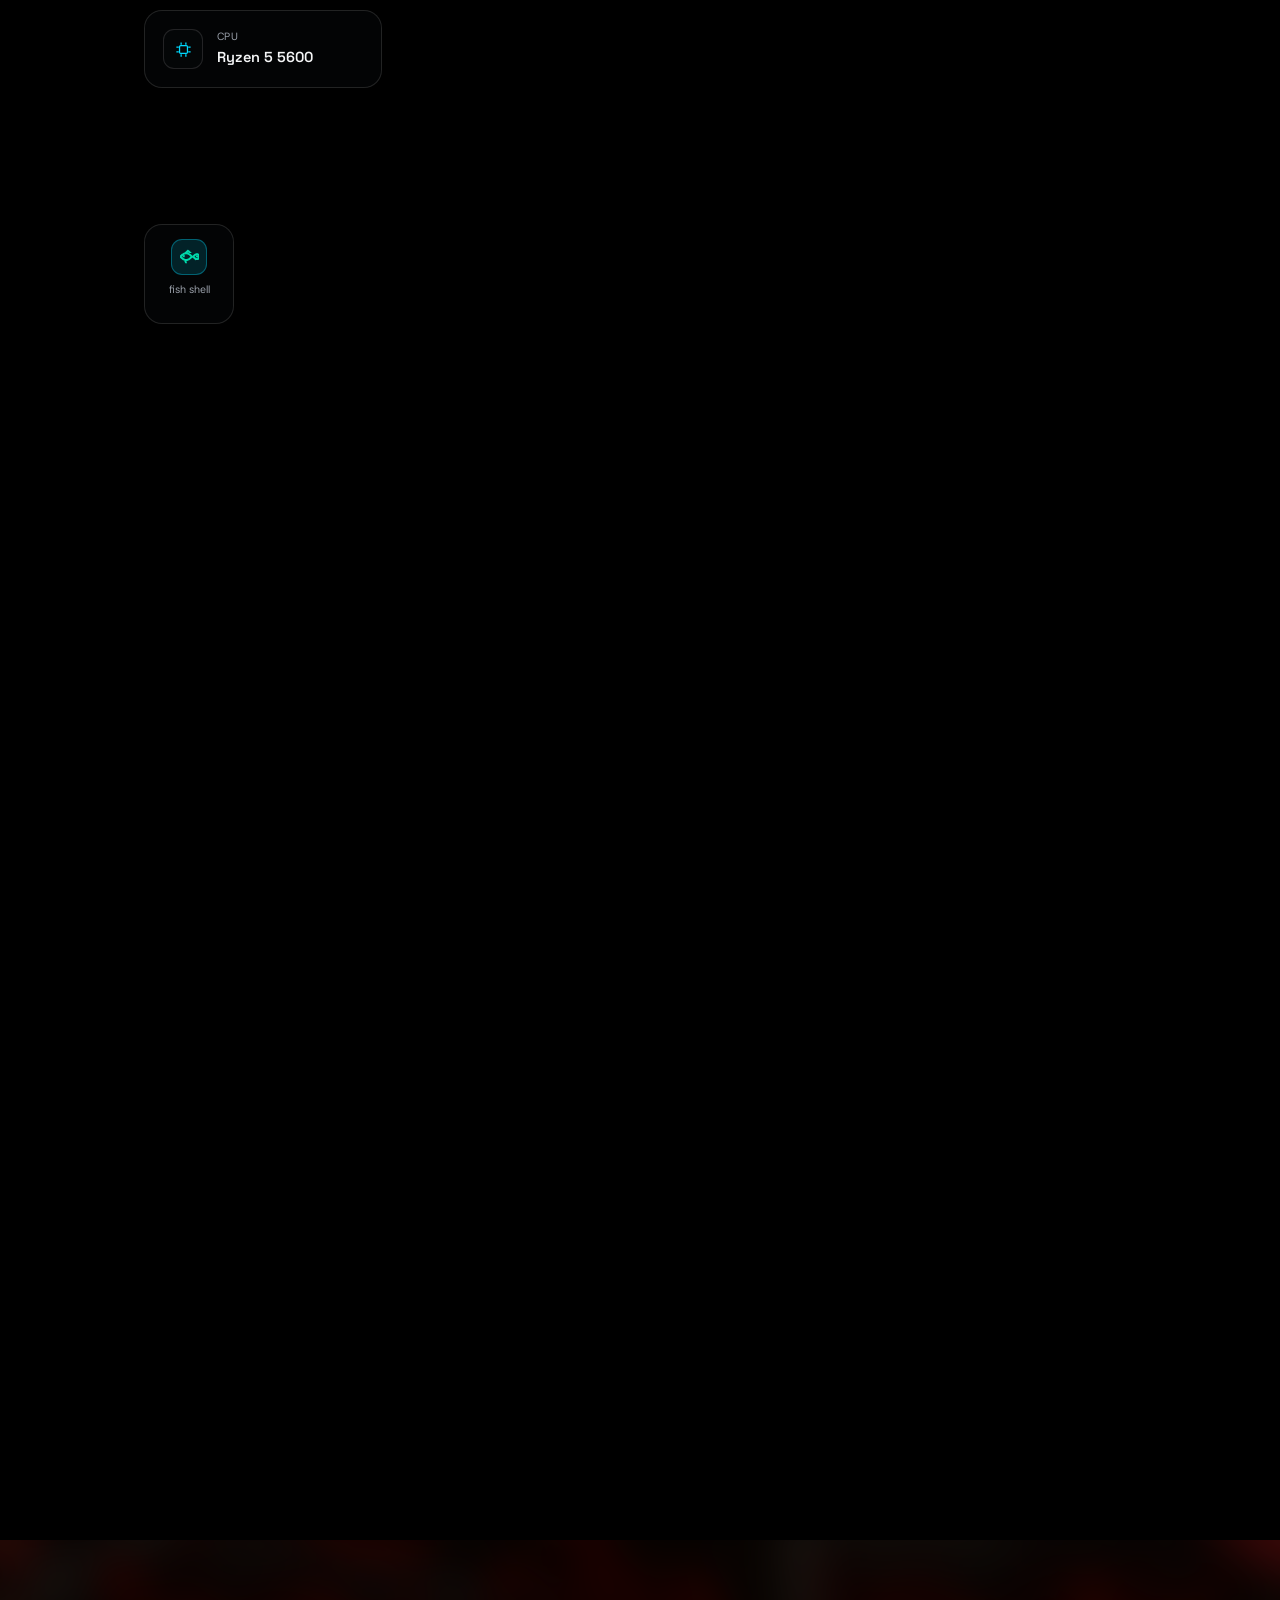
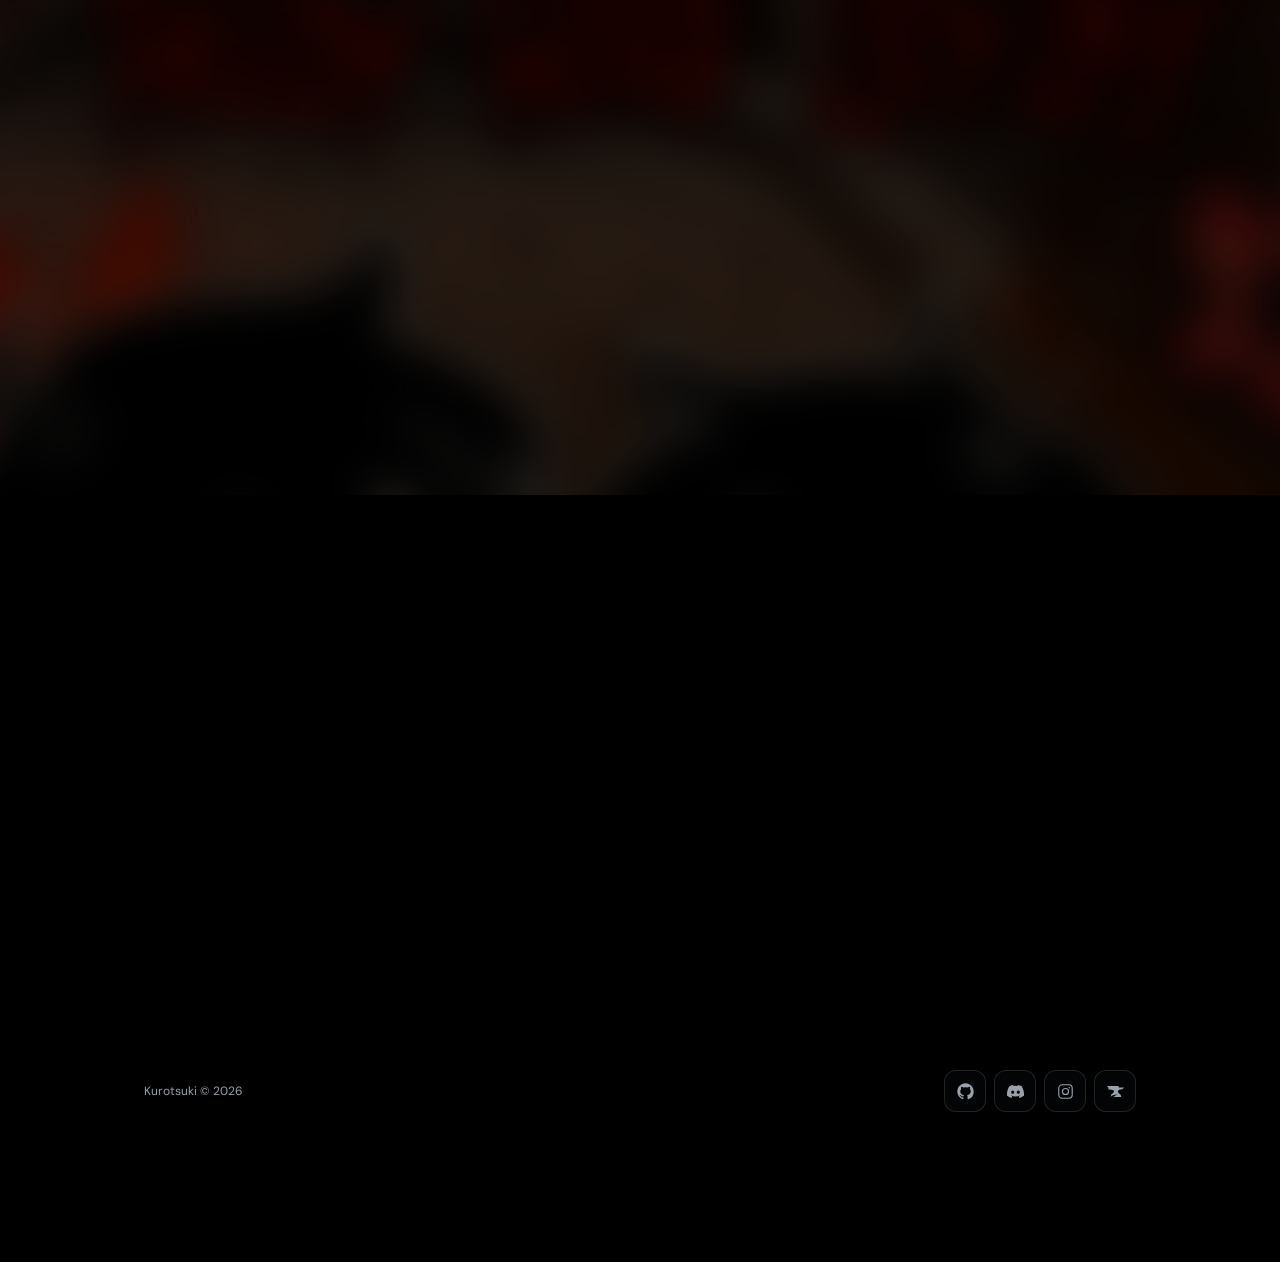
==== commit efa4ce8b: "Set the default volume to 50% to prevent unexpectedly loud audio when using speakers" ====
--- a/index.html
+++ b/index.html
@@ -529,7 +529,7 @@
         </span>
       </button>
       <input type="range" class="player-volume" id="volumeSlider" min="0" max="1" step="0.01" value="0.85">
-      <span class="volume-pct" id="volumePct">85%</span>
+      <span class="volume-pct" id="volumePct">50%</span>
     </div>
   </div>
   <audio id="siteAudio" src="assets/theme.mp3" loop preload="auto" crossorigin="anonymous"></audio>
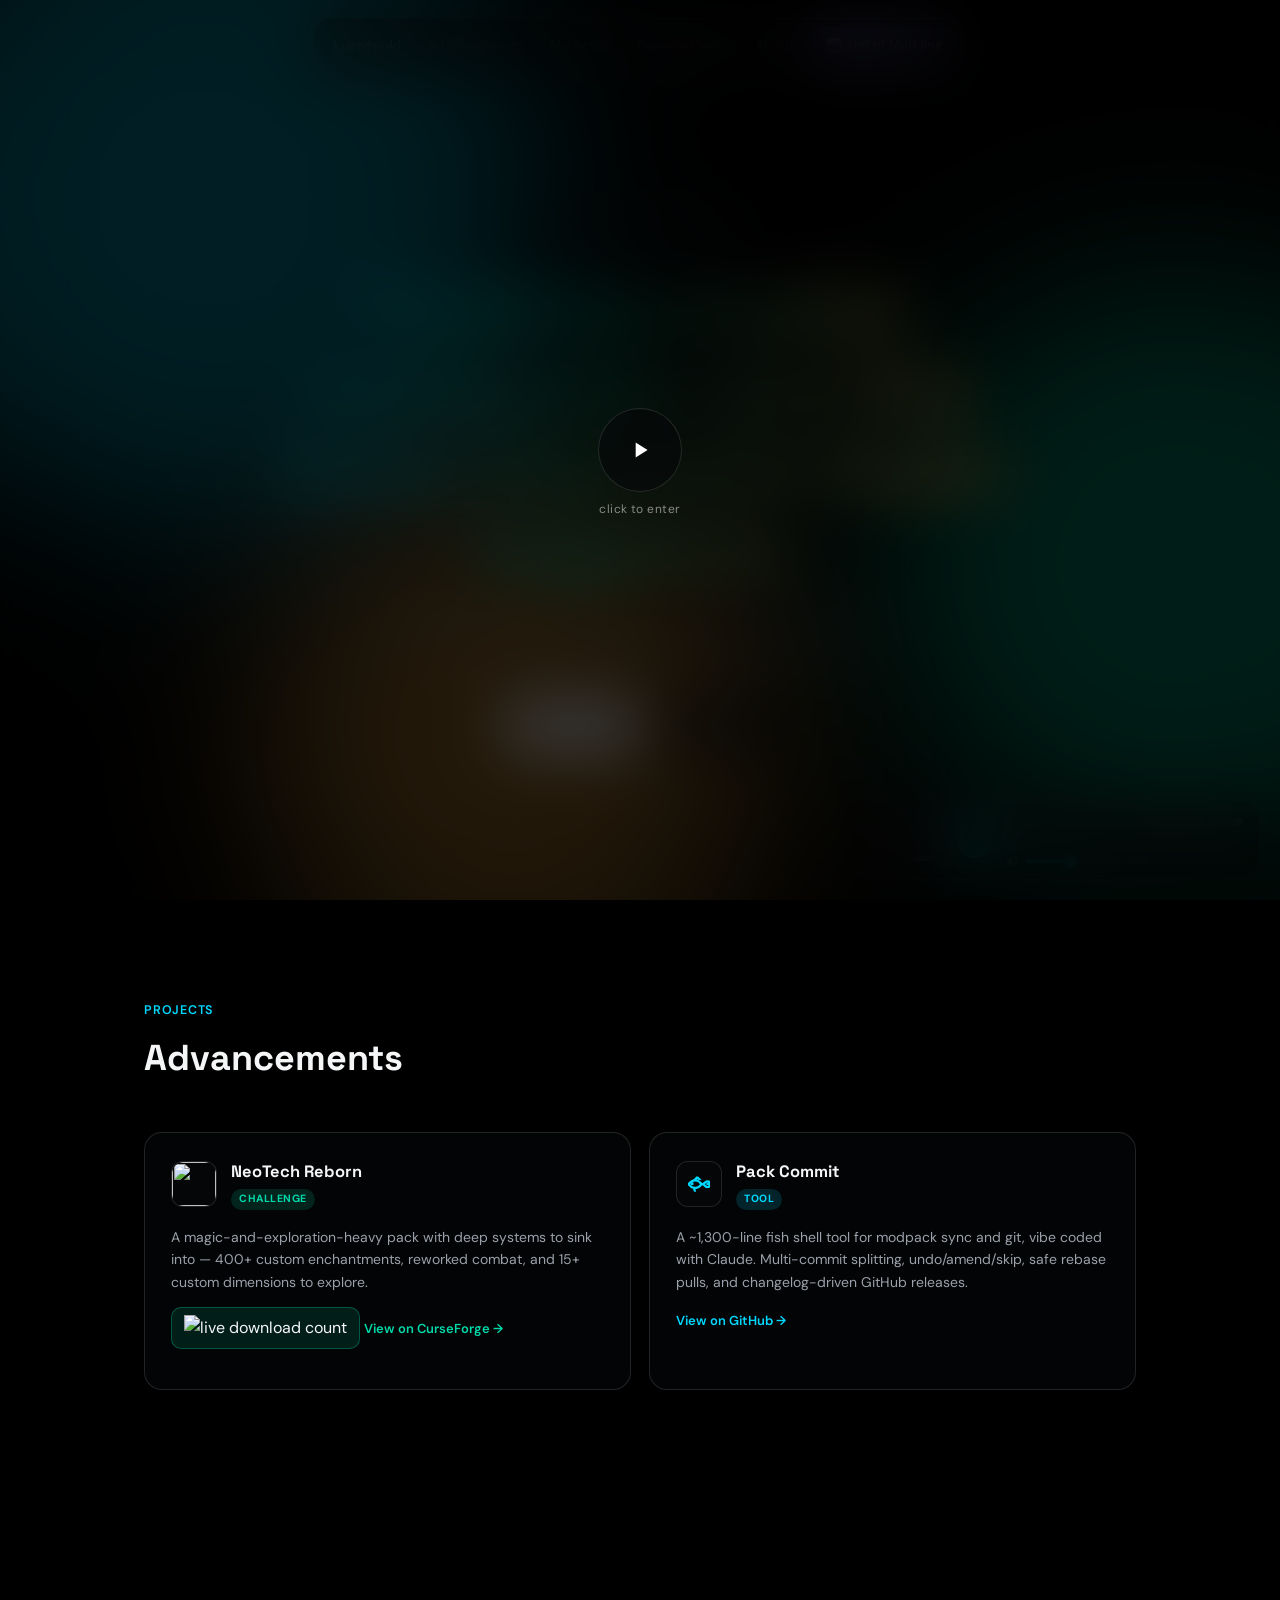
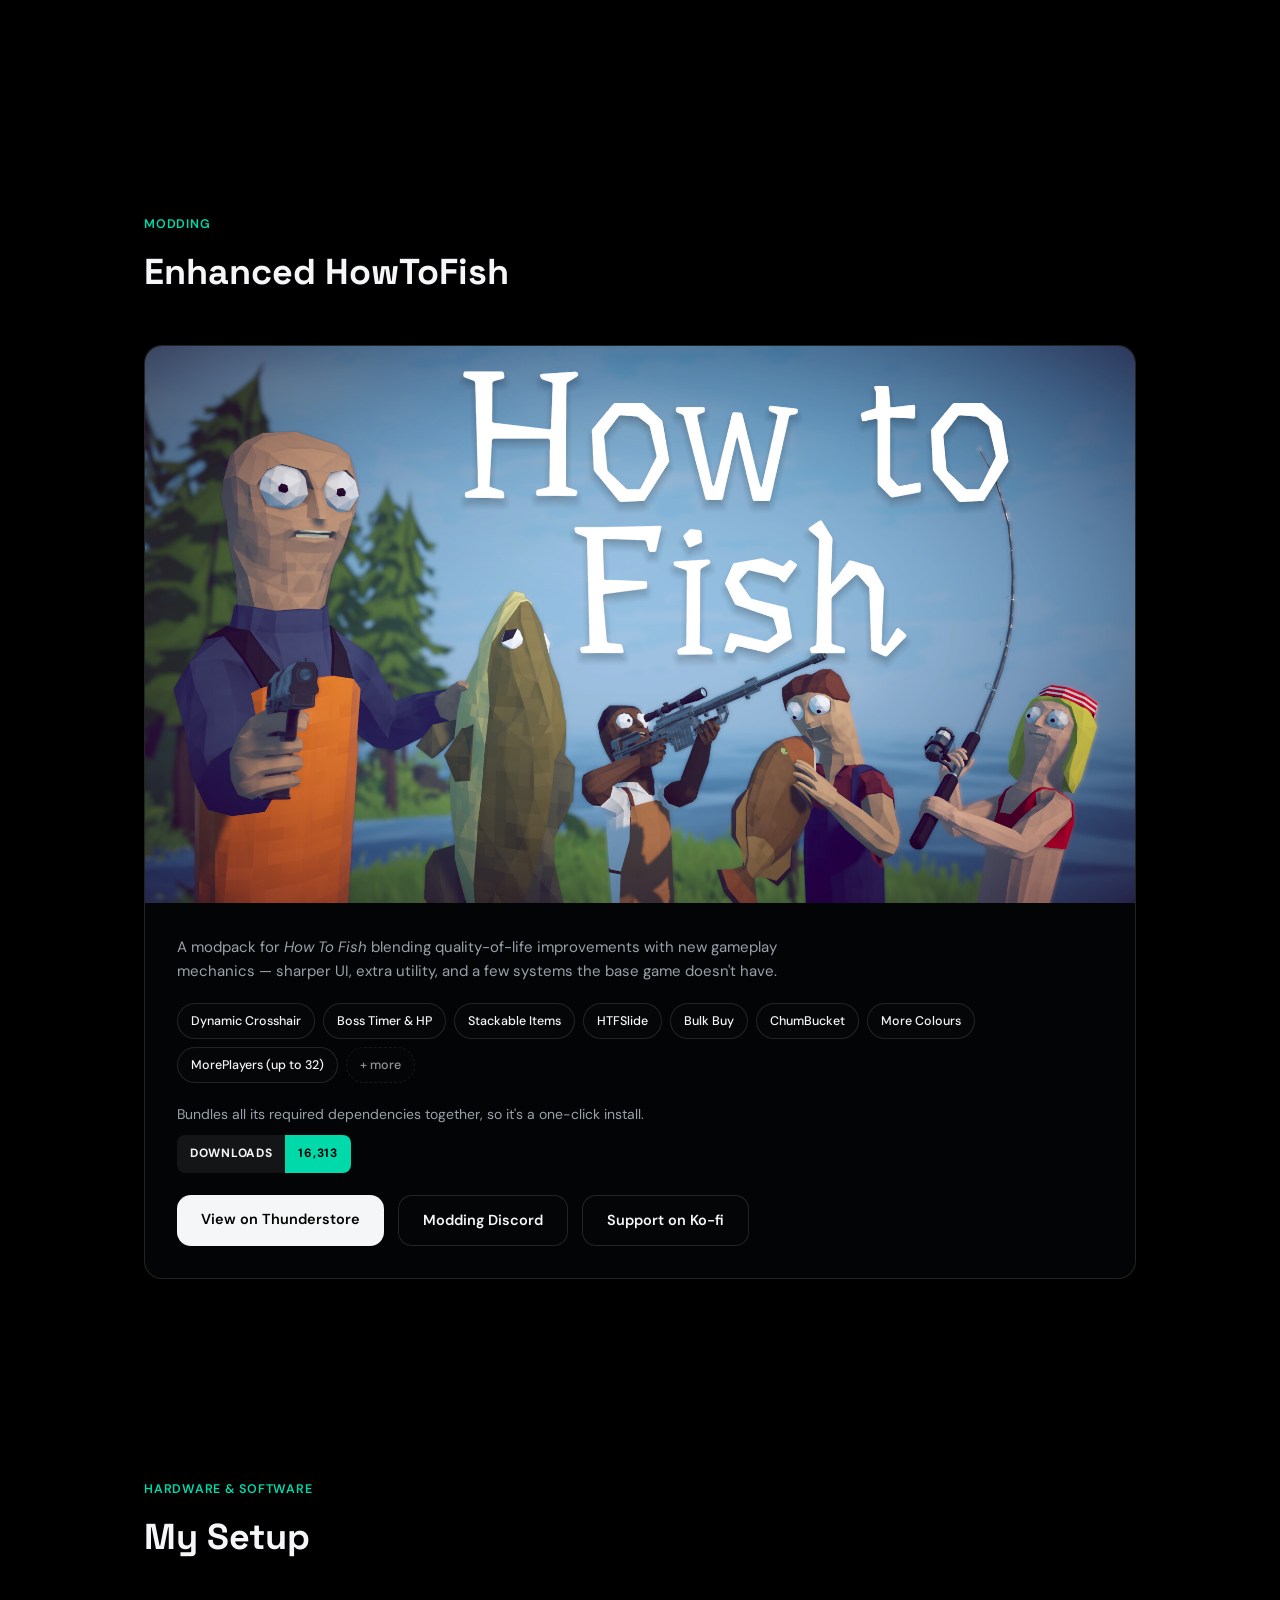
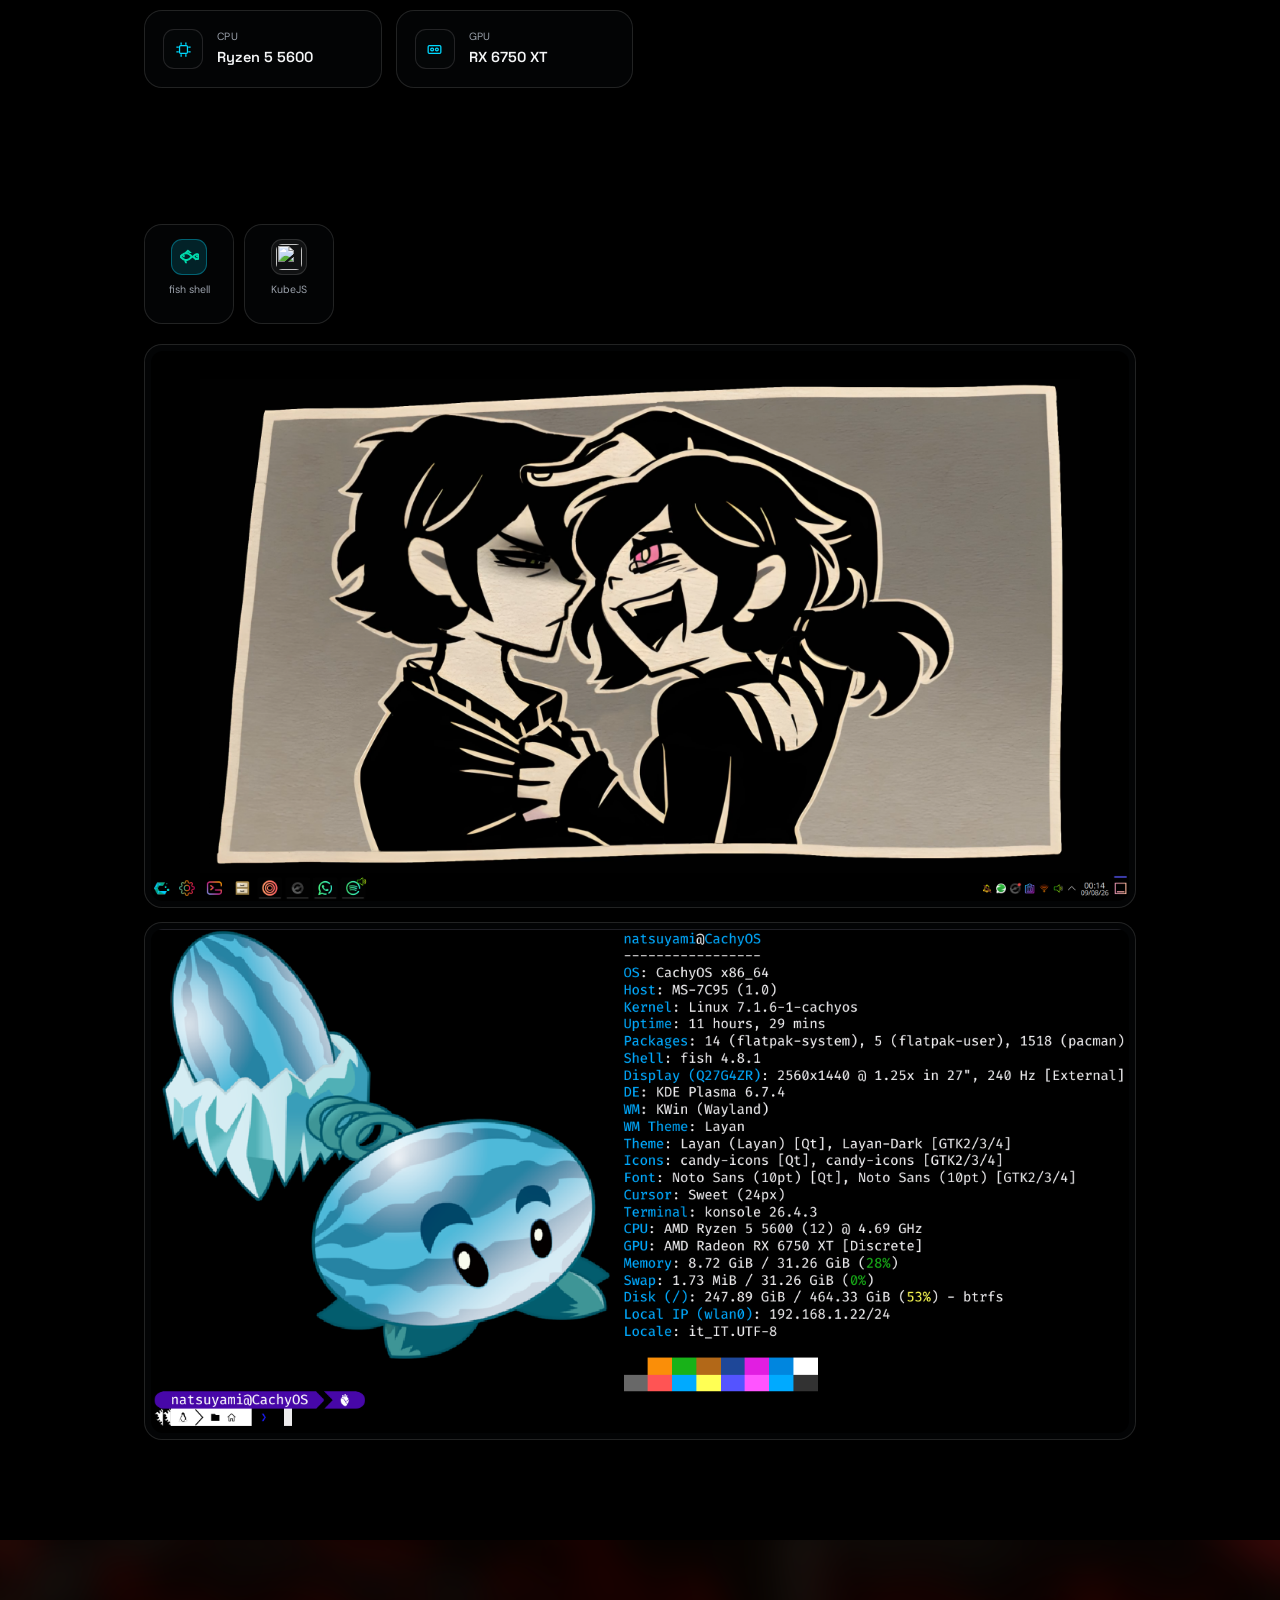
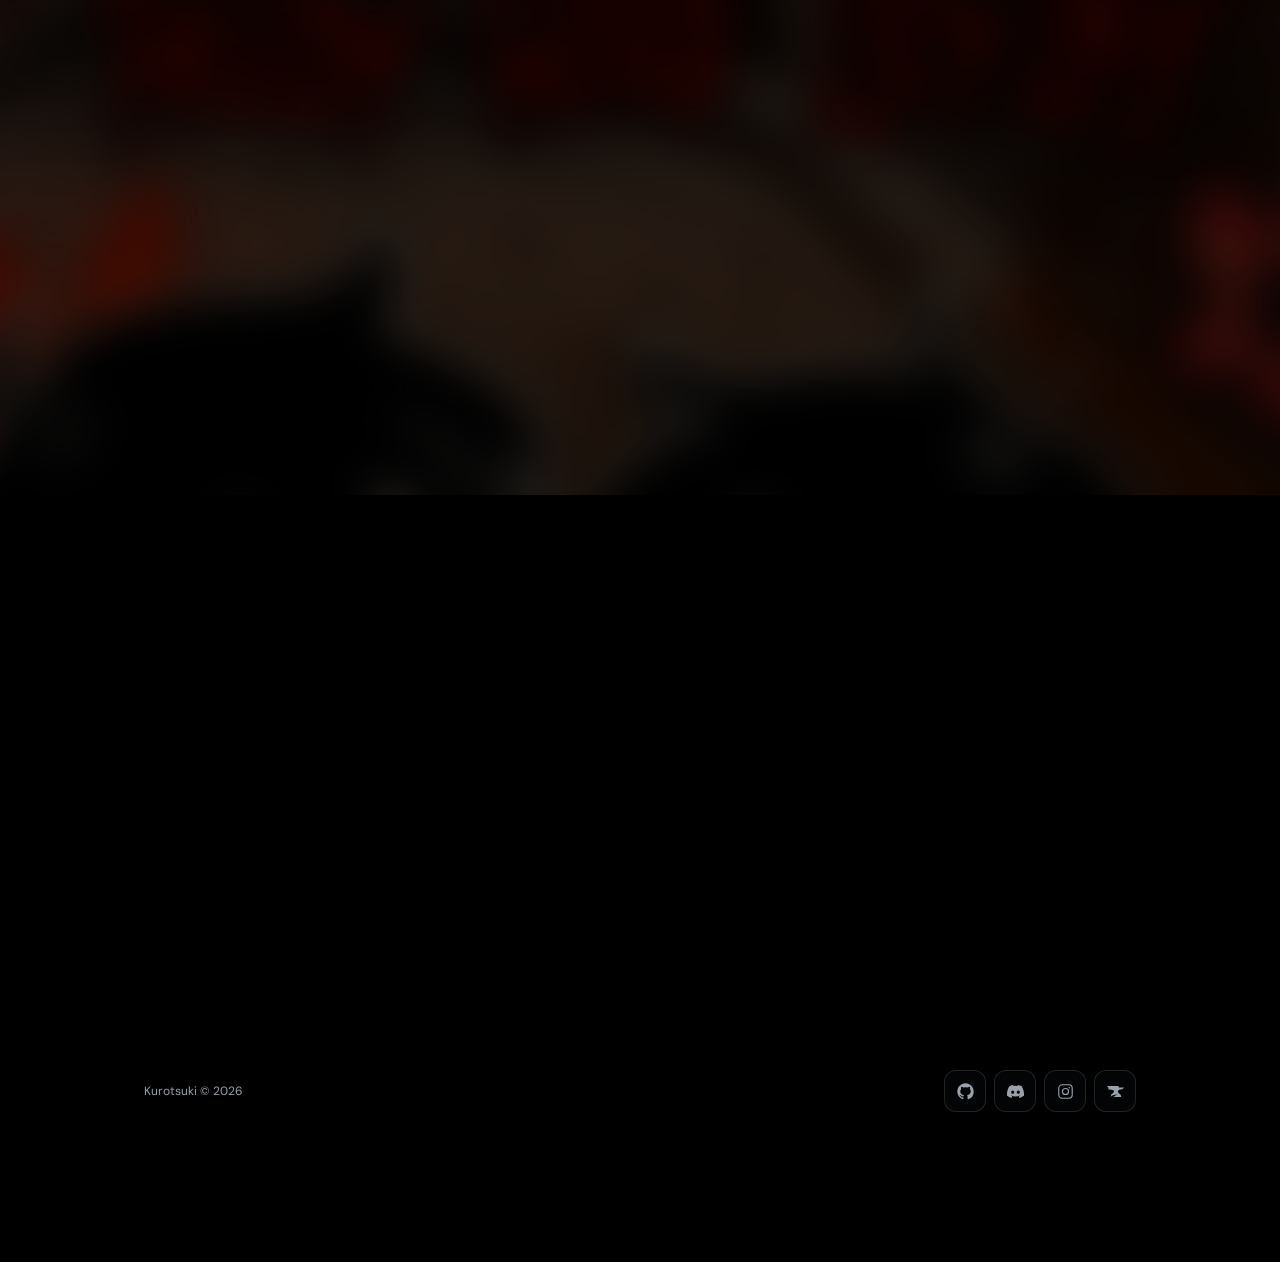
==== commit d25c9564: "Update index.html" ====
--- a/index.html
+++ b/index.html
@@ -528,7 +528,7 @@
           <svg id="muteIcon" class="vol-icon" viewBox="0 0 24 24" fill="currentColor"><path d="M16.5 12c0-1.77-1.02-3.29-2.5-4.03v2.21l2.45 2.45c.03-.2.05-.42.05-.63z"/><path d="M19 12c0 .94-.2 1.82-.54 2.64l1.51 1.51C20.63 14.91 21 13.5 21 12c0-4.28-2.99-7.86-7-8.77v2.06c2.89.86 5 3.54 5 6.71z"/><path d="M4.27 3 3 4.27 7.73 9H3v6h4l5 5v-6.73l4.25 4.25c-.67.52-1.42.93-2.25 1.18v2.06c1.38-.31 2.63-.95 3.69-1.81L19.73 21 21 19.73l-9-9L4.27 3zM12 4 9.91 6.09 12 8.18V4z"/></svg>
         </span>
       </button>
-      <input type="range" class="player-volume" id="volumeSlider" min="0" max="1" step="0.01" value="0.85">
+      <input type="range" class="player-volume" id="volumeSlider" min="0" max="1" step="0.01" value="0.50">
       <span class="volume-pct" id="volumePct">50%</span>
     </div>
   </div>
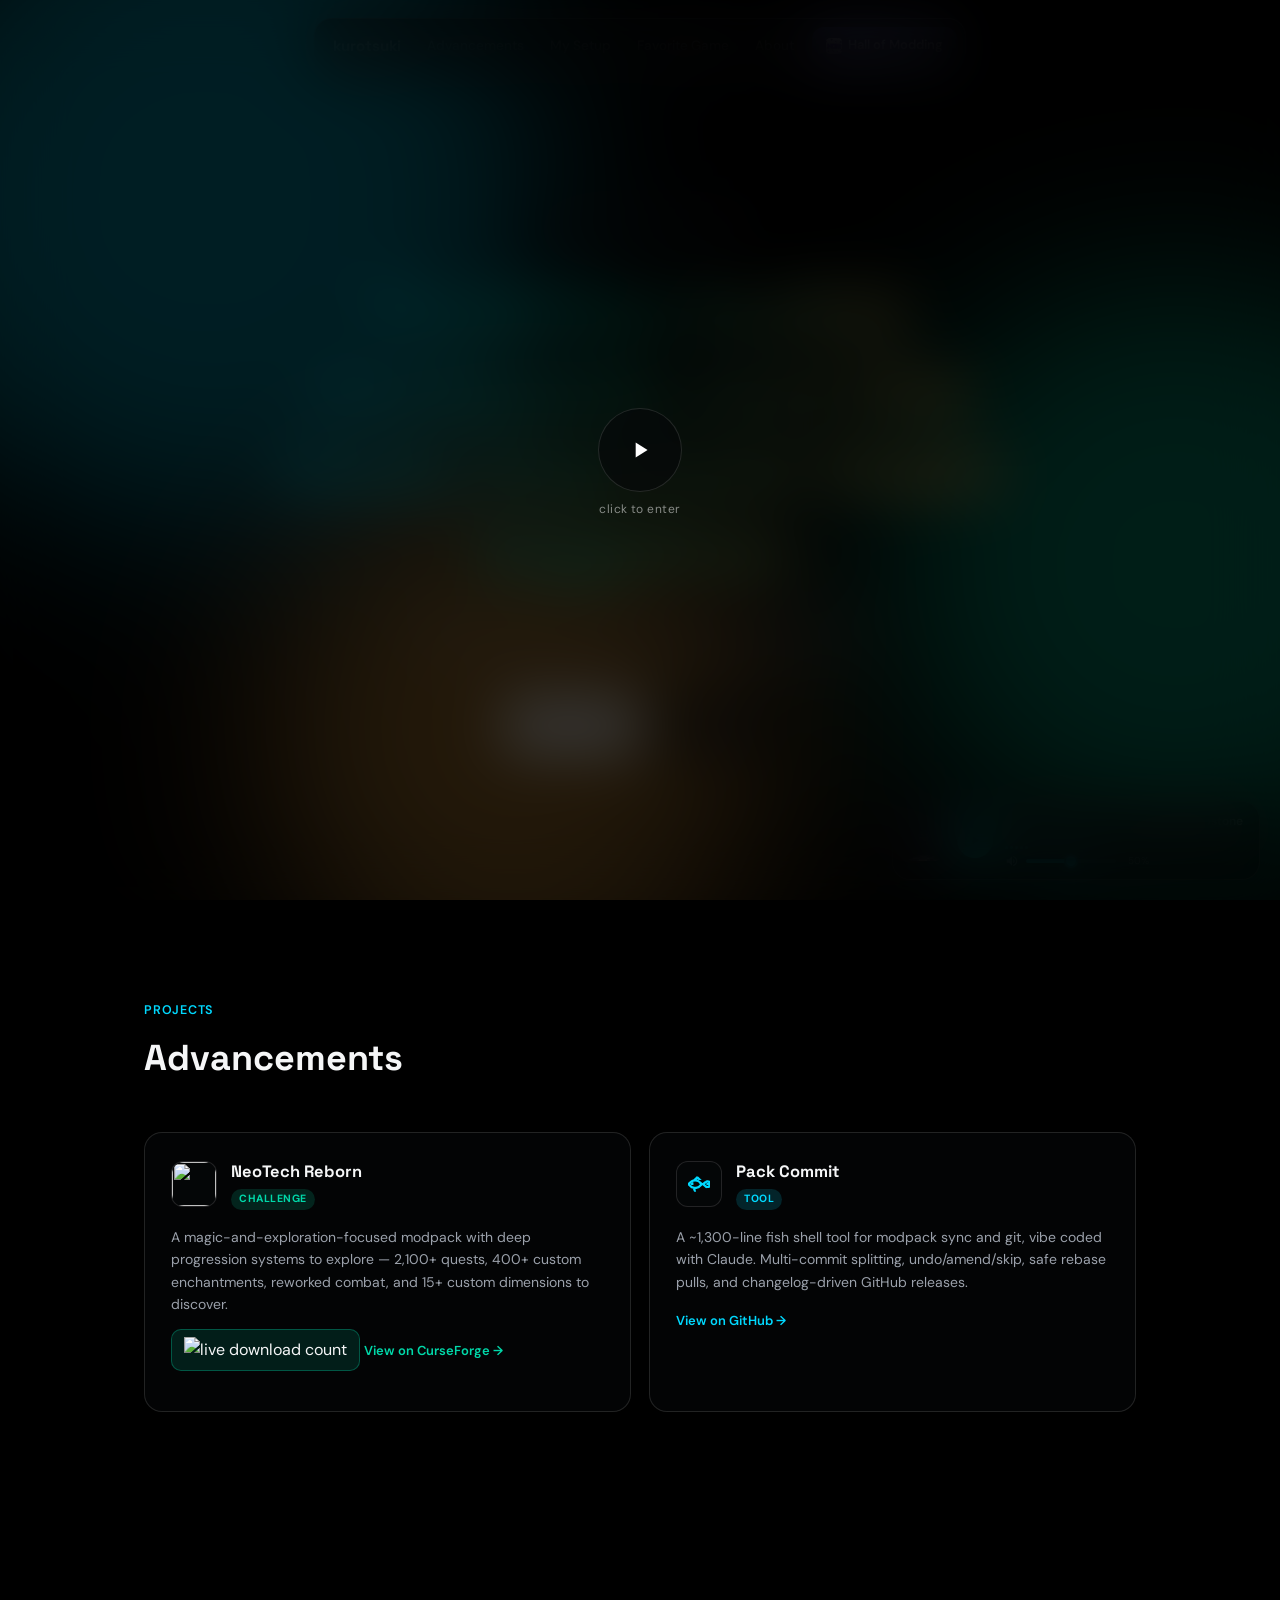
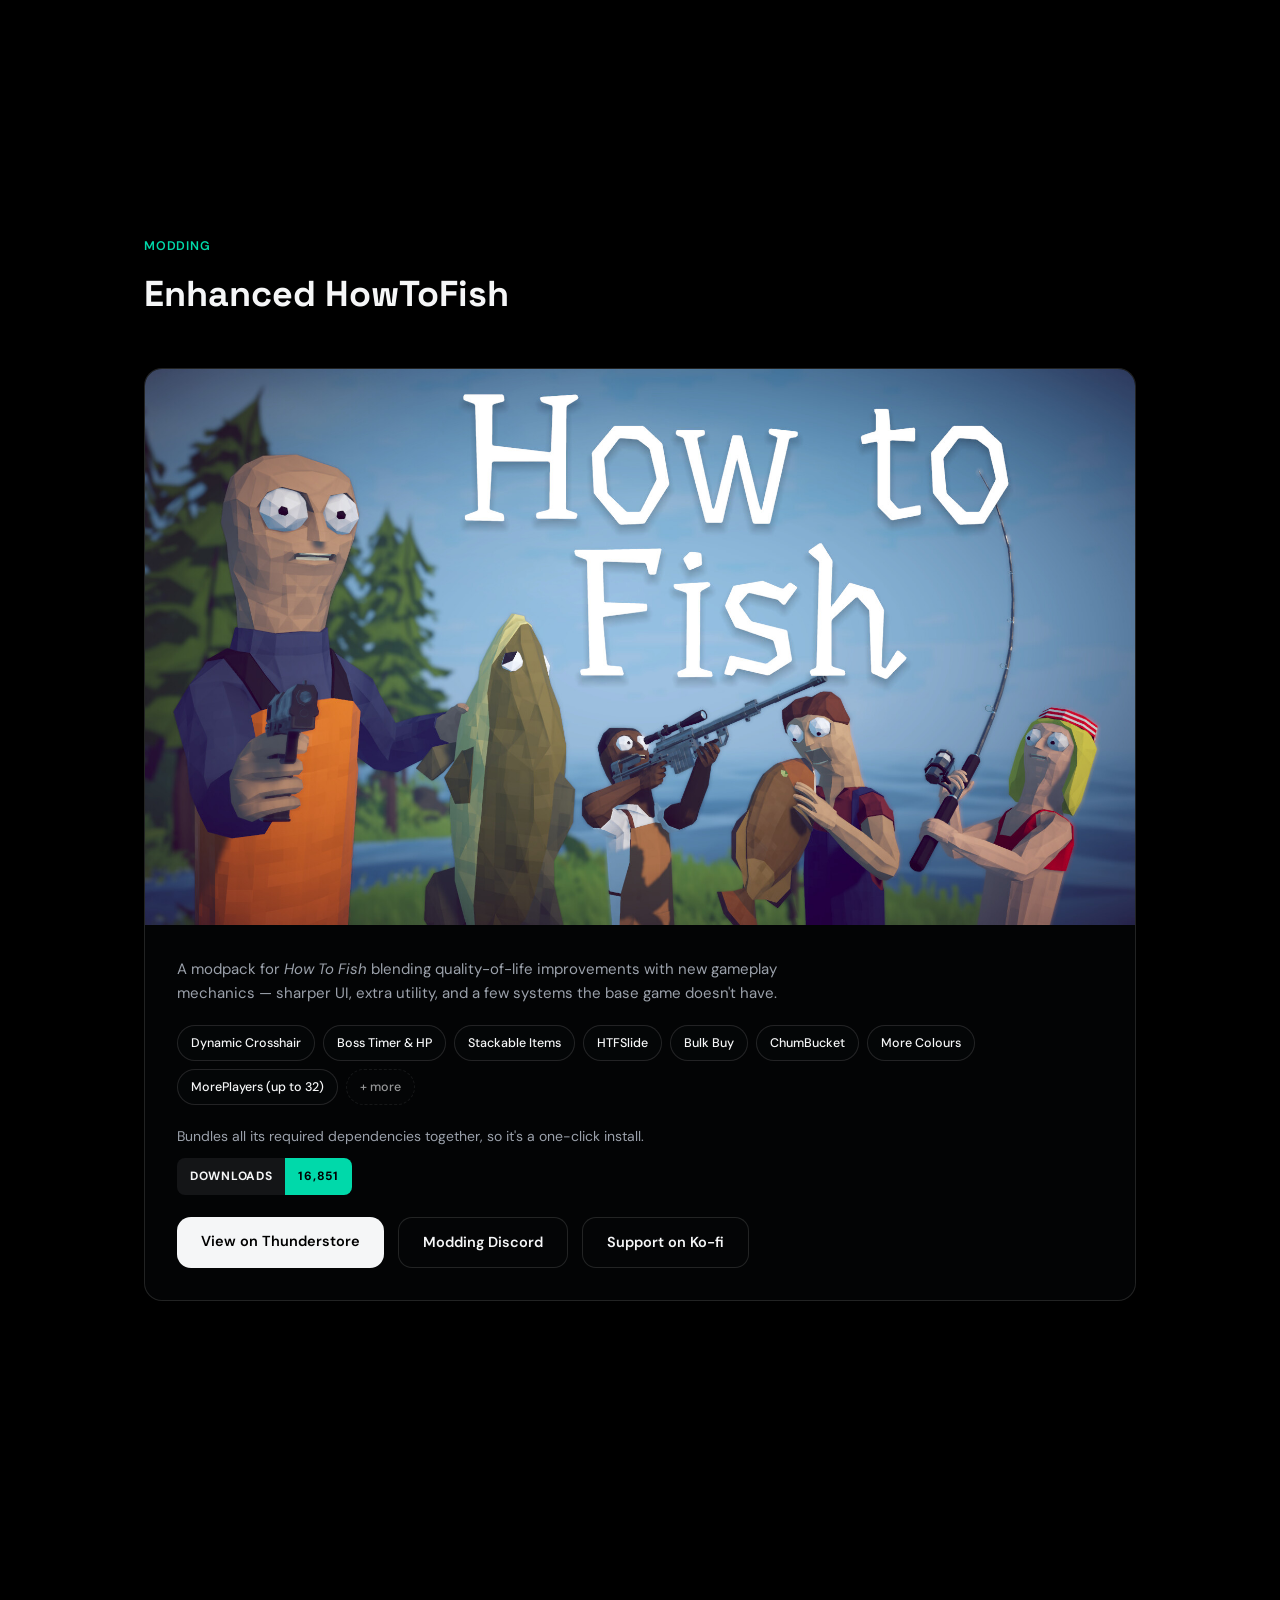
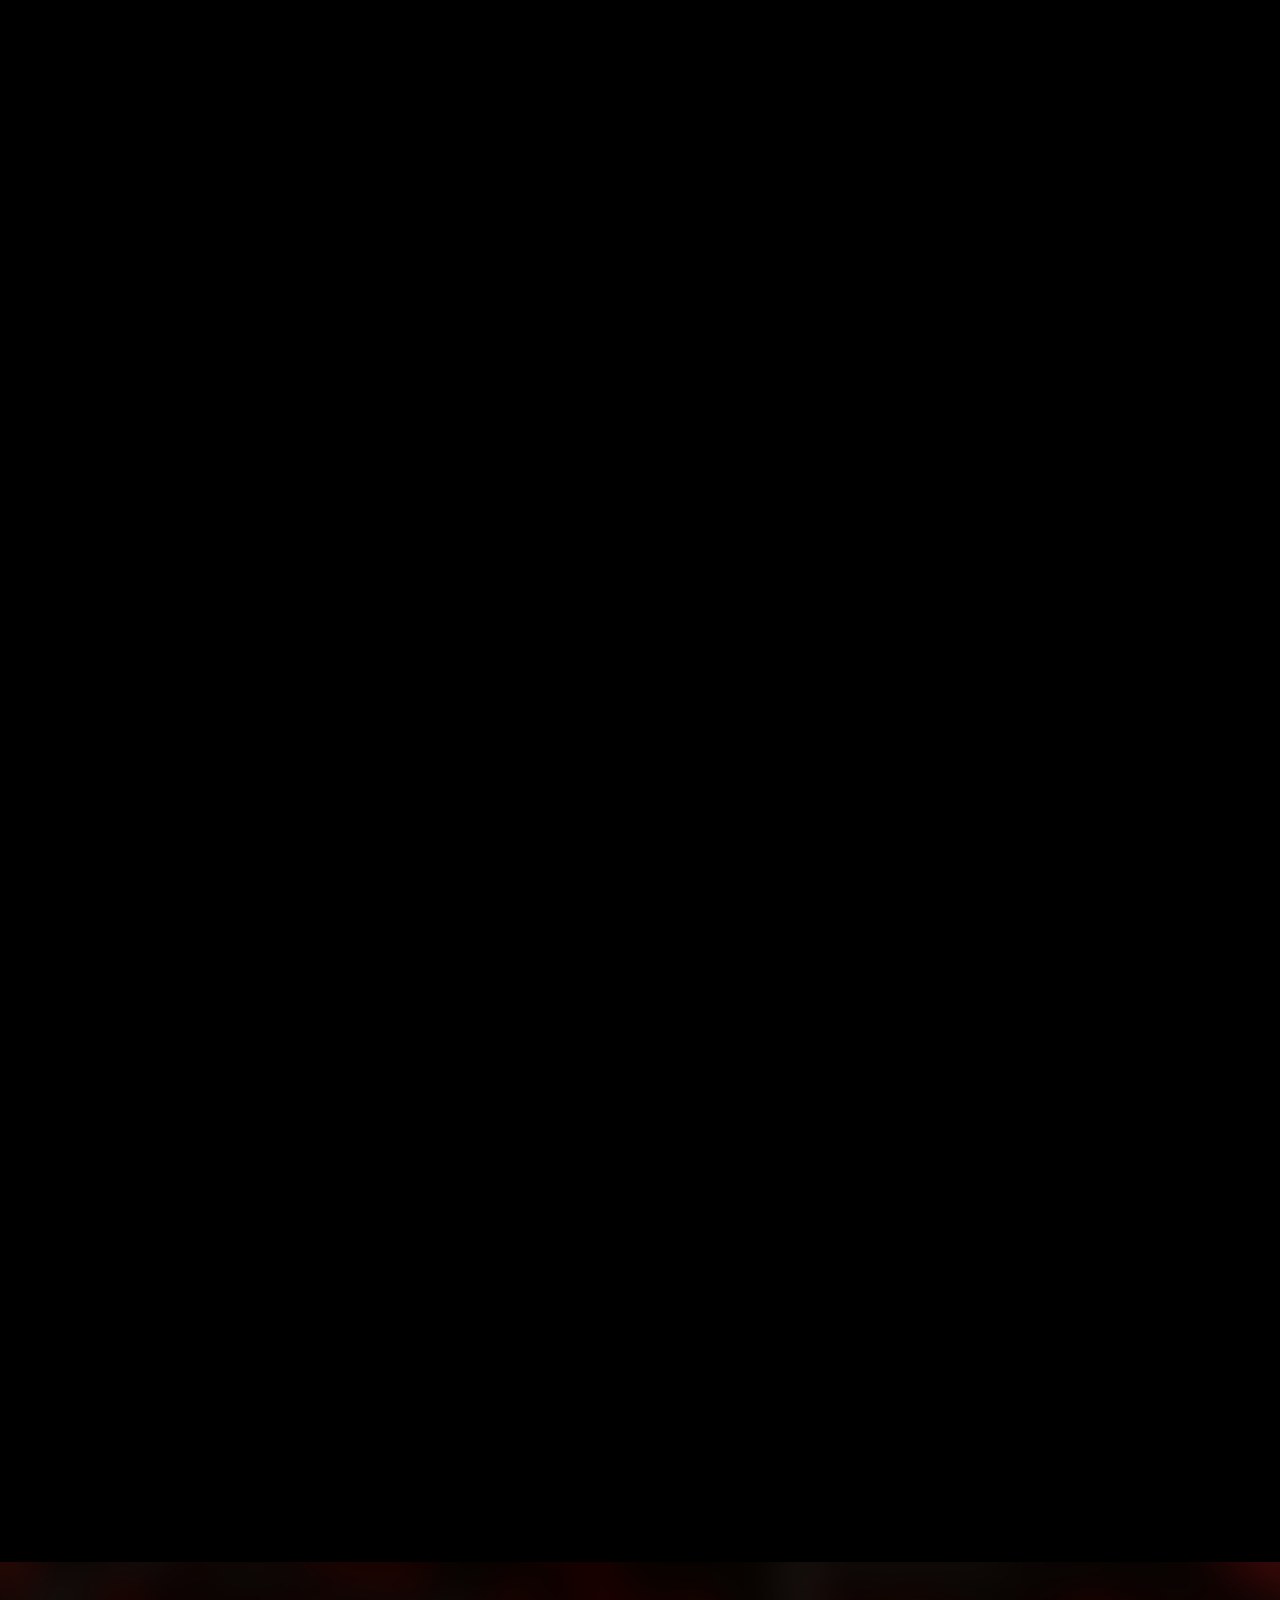
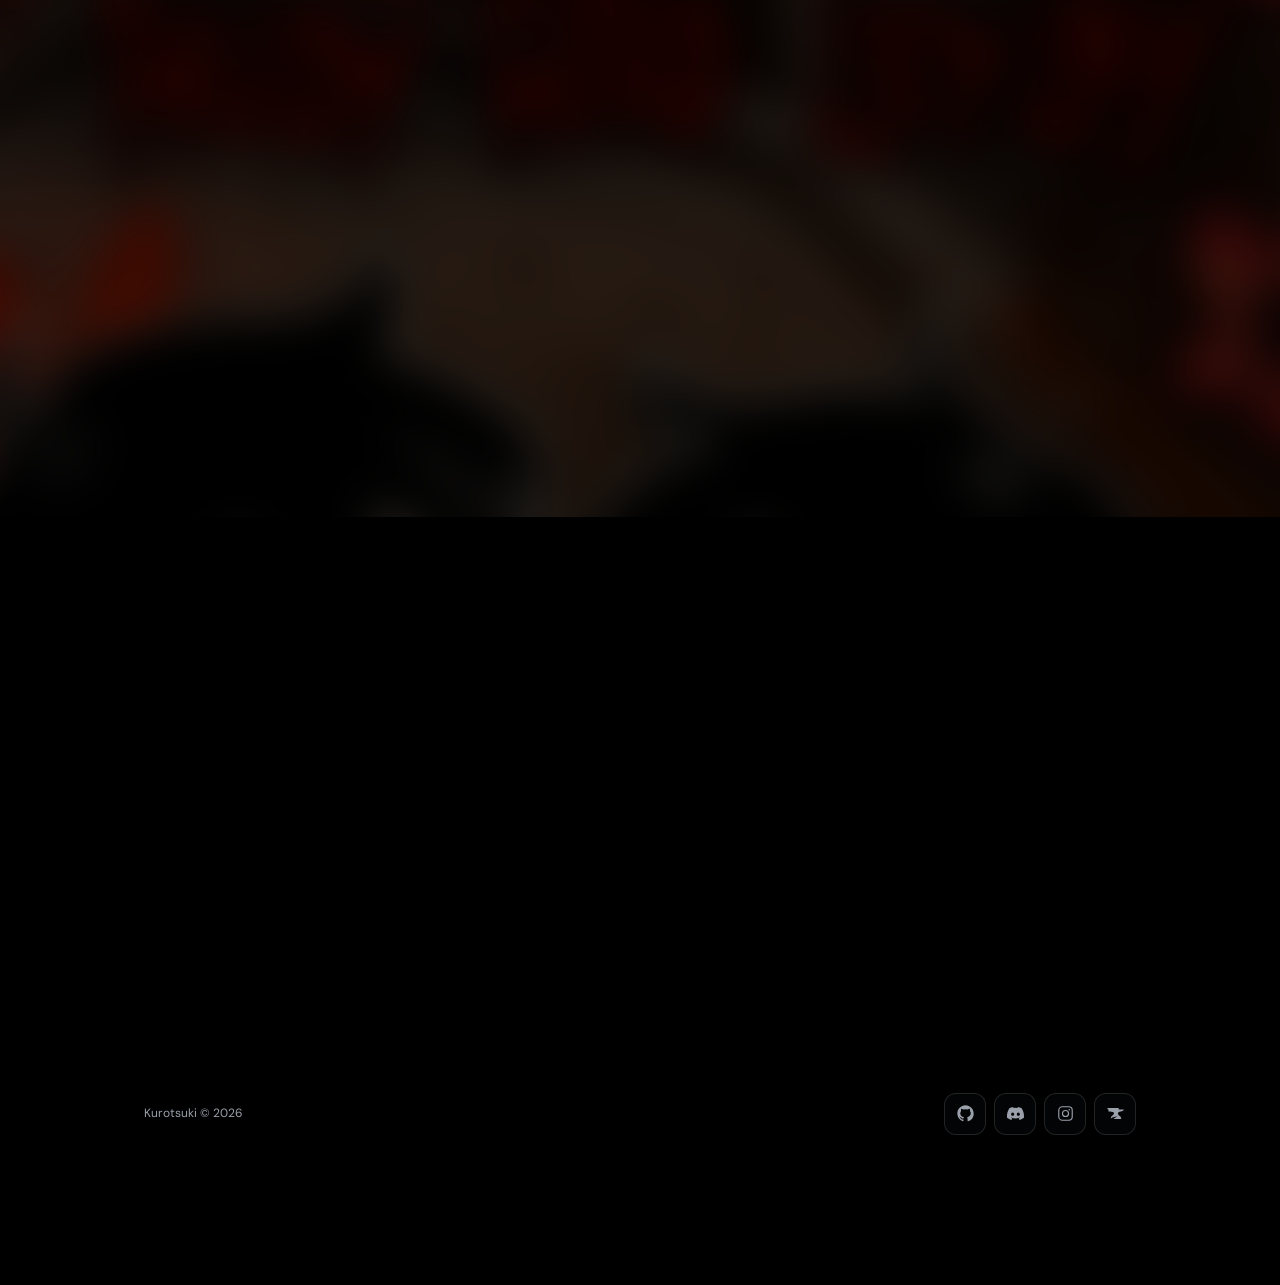
==== commit e90dab10: "Update index.html" ====
--- a/index.html
+++ b/index.html
@@ -351,7 +351,7 @@
               <span class="card-badge badge-green">Challenge</span>
             </div>
           </div>
-          <p>A magic-and-exploration-heavy pack with deep systems to sink into — 400+ custom enchantments, reworked combat, and 15+ custom dimensions to explore.</p>
+          <p>A magic-and-exploration-focused modpack with deep progression systems to explore — 2,100+ quests, 400+ custom enchantments, reworked combat, and 15+ custom dimensions to discover.</p>
           <div style="display:inline-flex; background:rgba(0,217,170,0.12); border:1px solid rgba(0,217,170,0.3); border-radius:10px; padding:7px 12px; margin-bottom:14px;">
             <img src="https://cf.way2muchnoise.eu/full_1118358_downloads.svg?badge_style=for_the_badge" alt="live download count" style="height:26px; display:block;">
           </div>
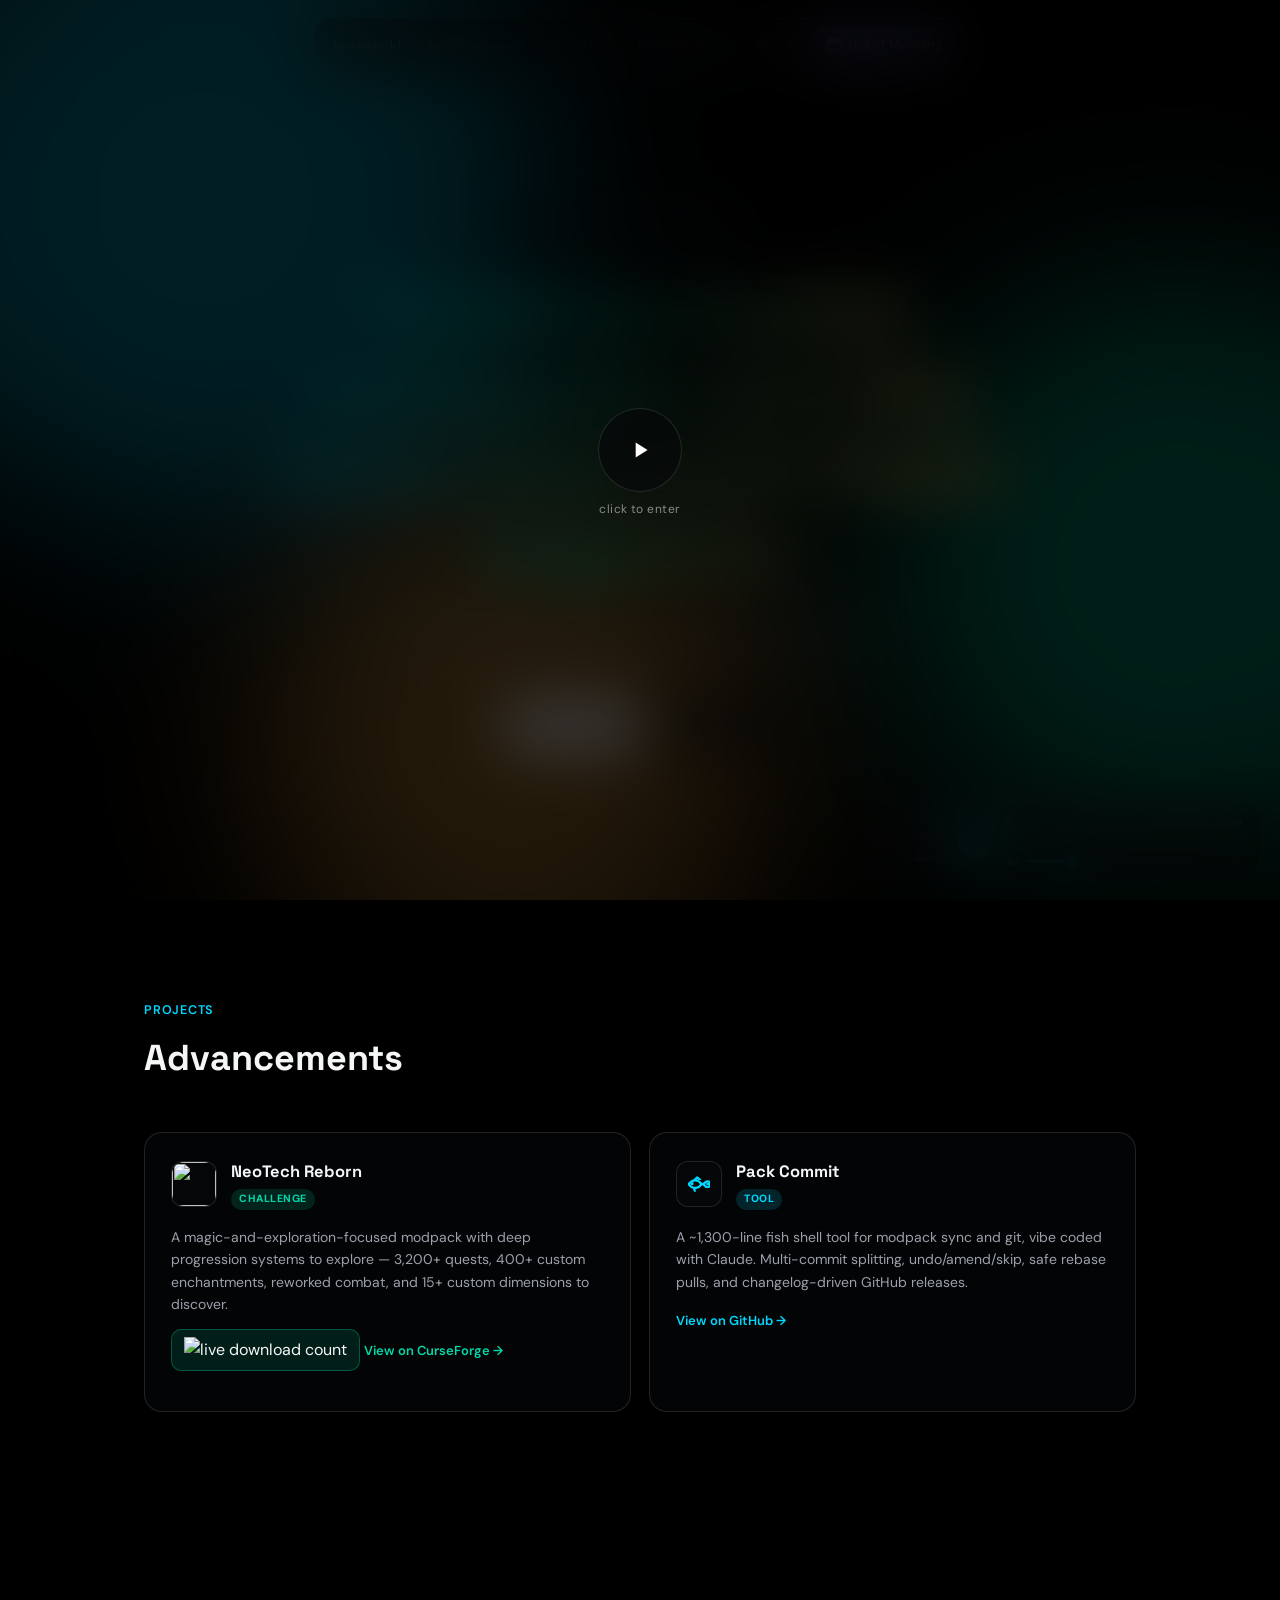
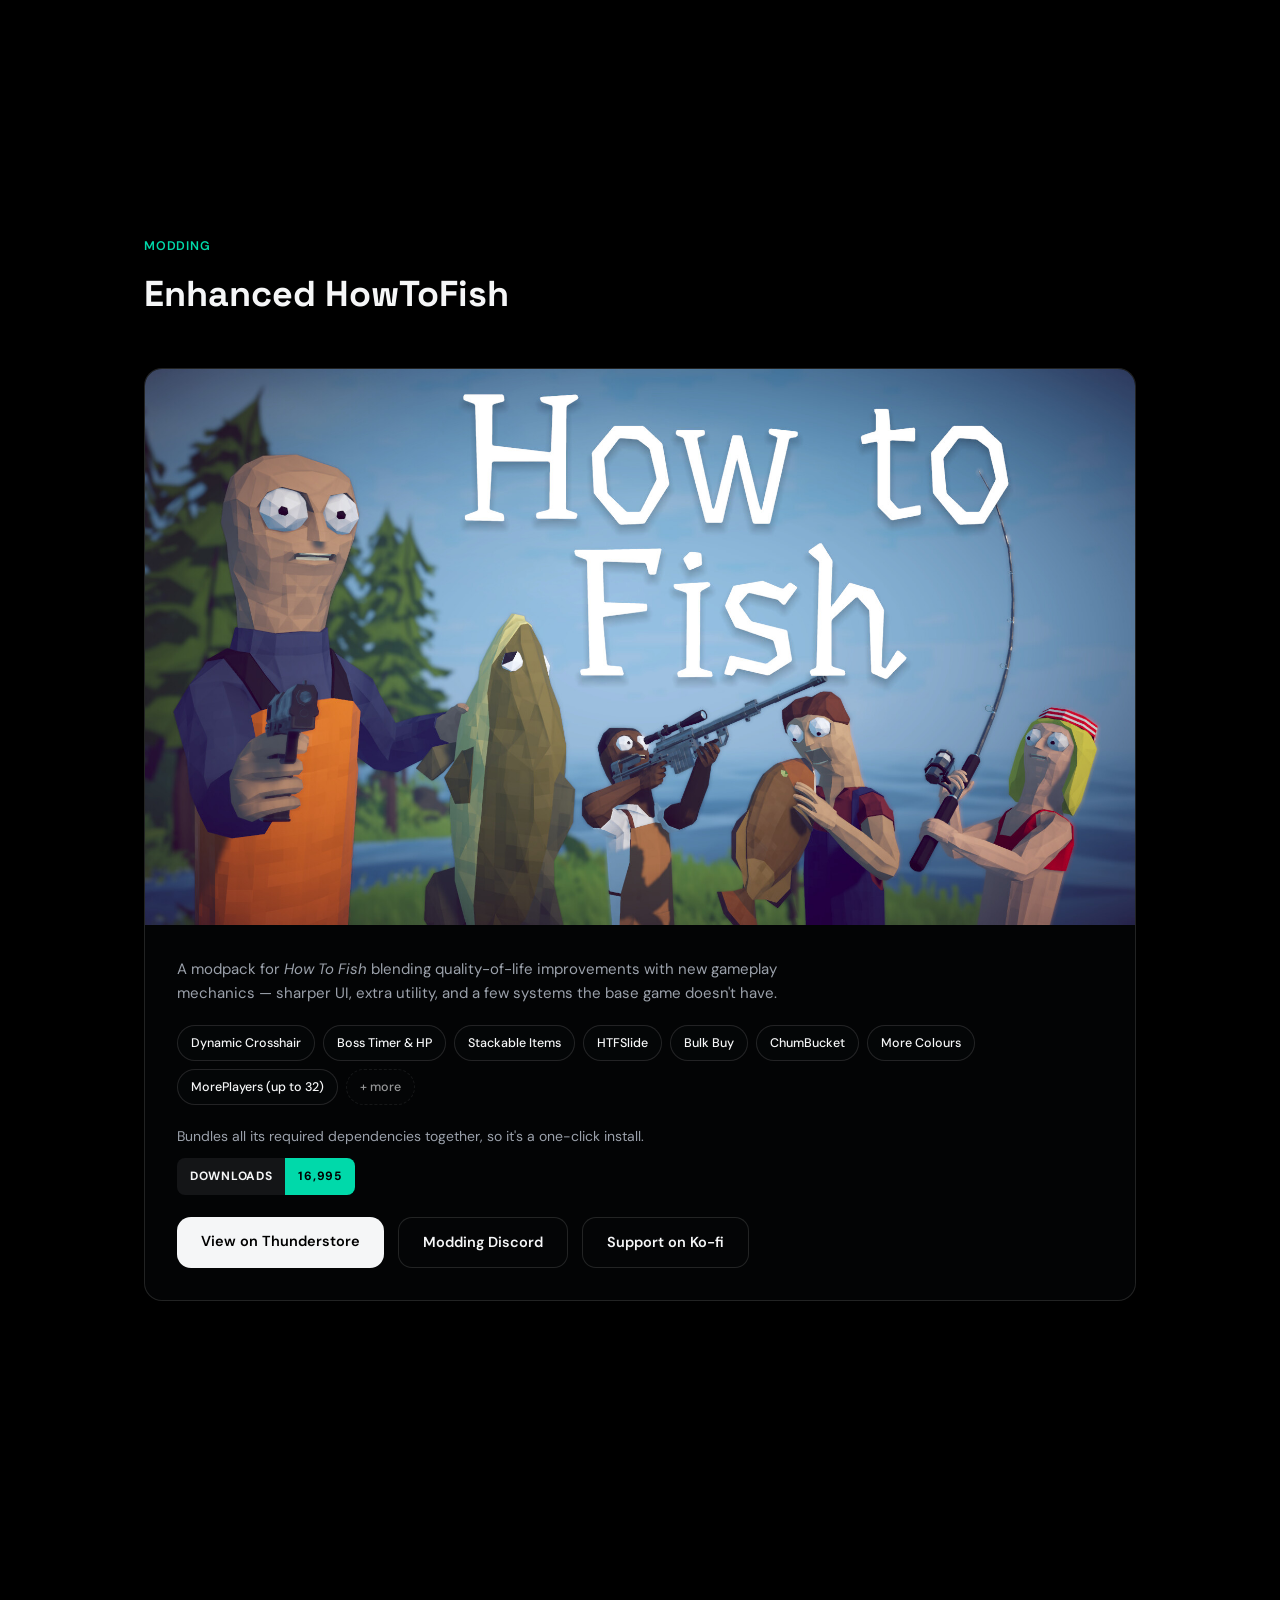
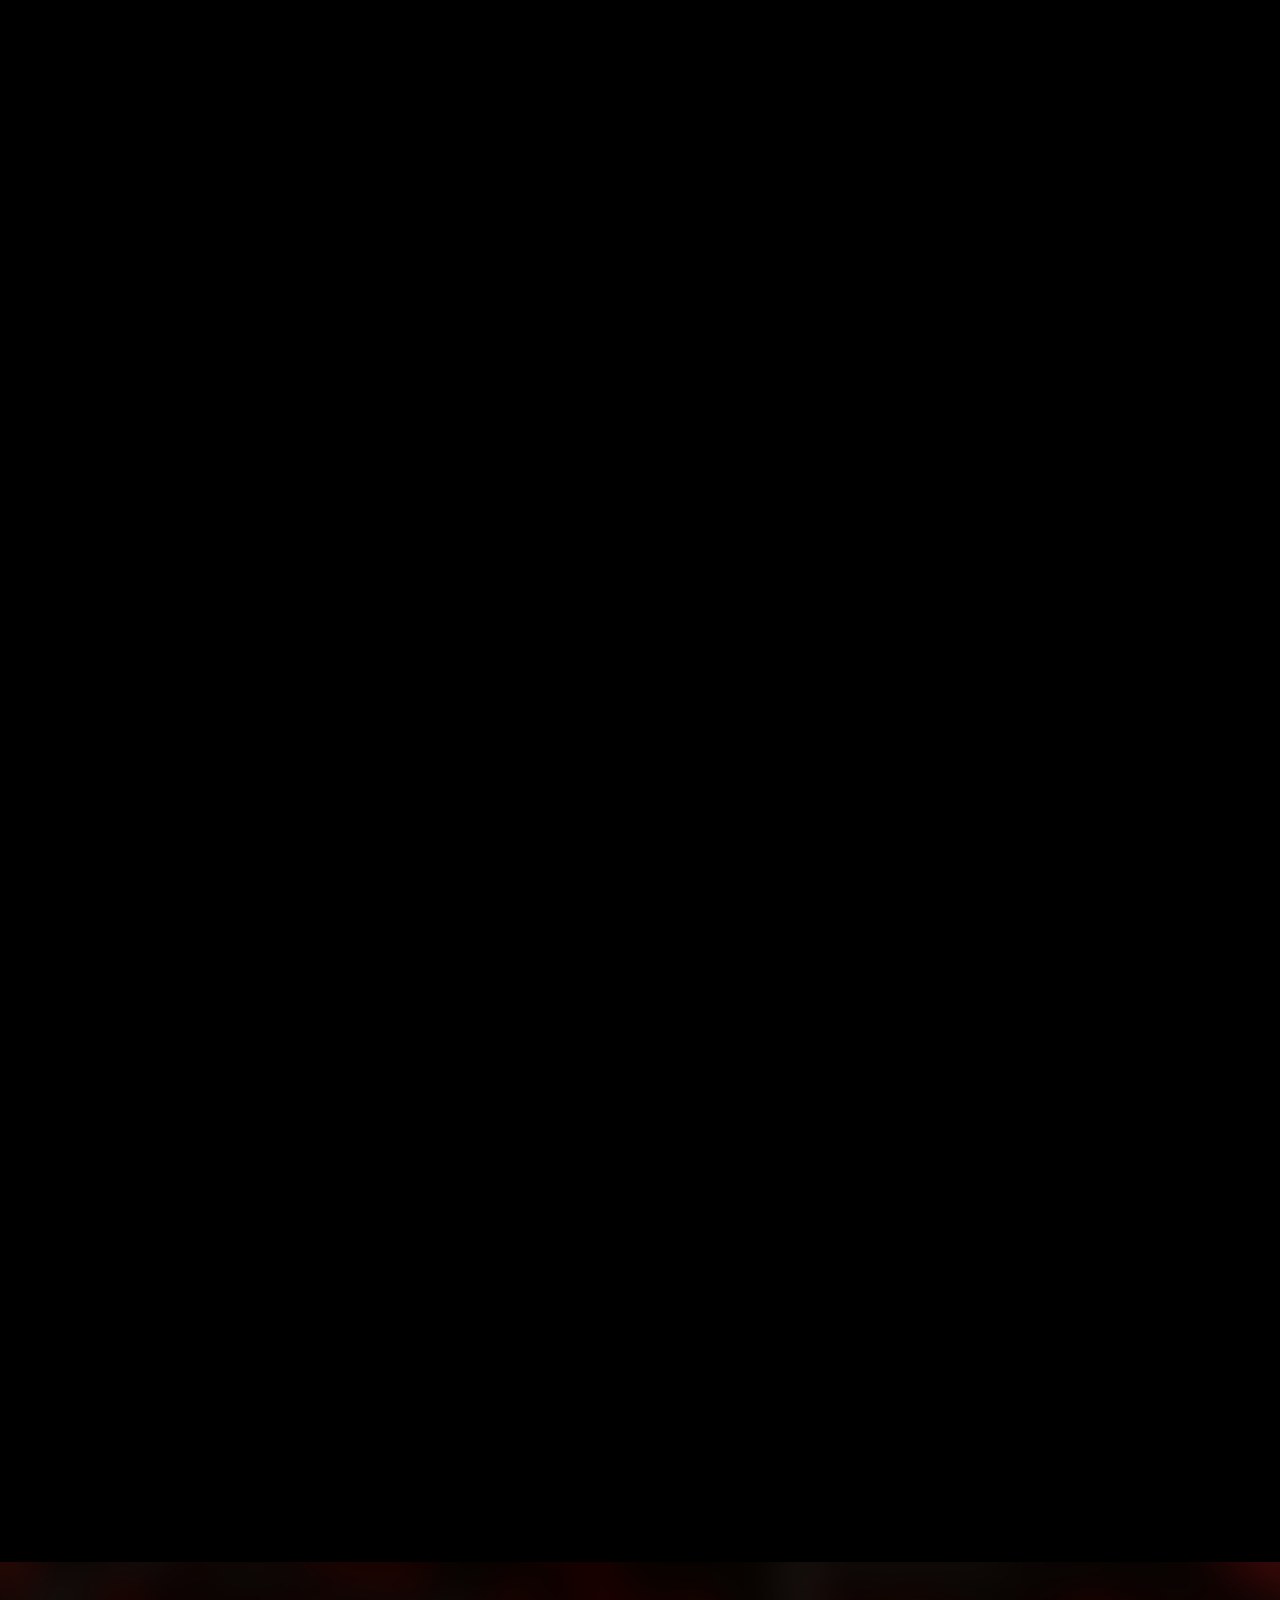
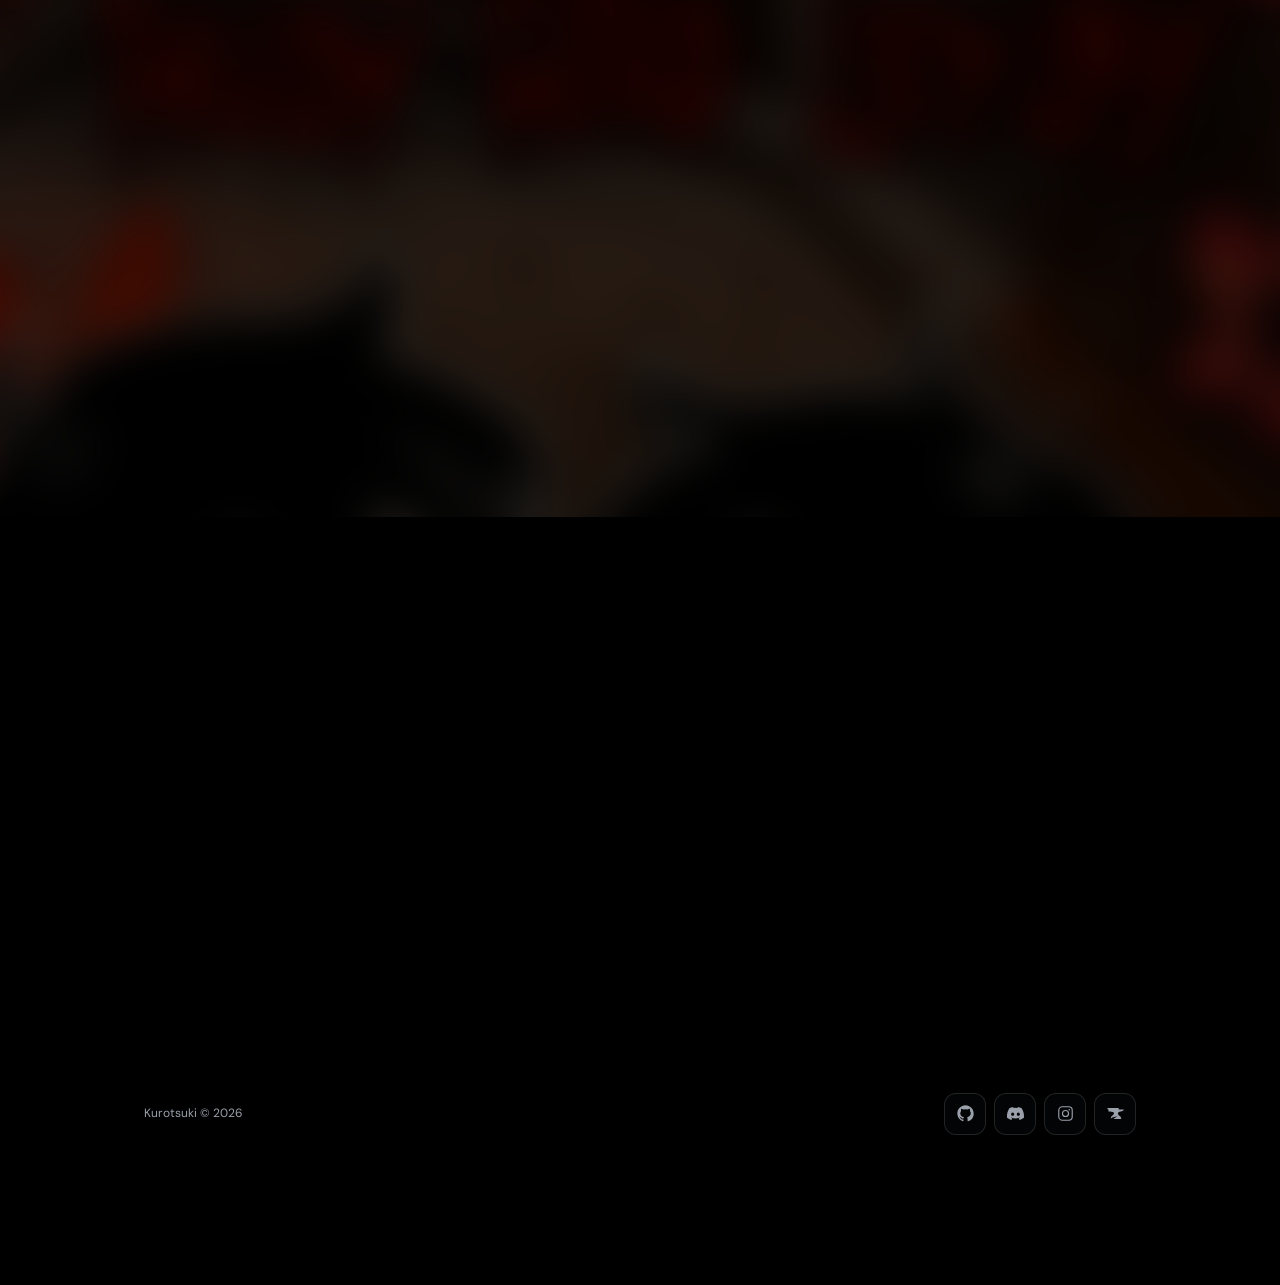
==== commit 9a0c053c: "Update index.html" ====
--- a/index.html
+++ b/index.html
@@ -351,7 +351,7 @@
               <span class="card-badge badge-green">Challenge</span>
             </div>
           </div>
-          <p>A magic-and-exploration-focused modpack with deep progression systems to explore — 2,100+ quests, 400+ custom enchantments, reworked combat, and 15+ custom dimensions to discover.</p>
+          <p>A magic-and-exploration-focused modpack with deep progression systems to explore — 3,200+ quests, 400+ custom enchantments, reworked combat, and 15+ custom dimensions to discover.</p>
           <div style="display:inline-flex; background:rgba(0,217,170,0.12); border:1px solid rgba(0,217,170,0.3); border-radius:10px; padding:7px 12px; margin-bottom:14px;">
             <img src="https://cf.way2muchnoise.eu/full_1118358_downloads.svg?badge_style=for_the_badge" alt="live download count" style="height:26px; display:block;">
           </div>
